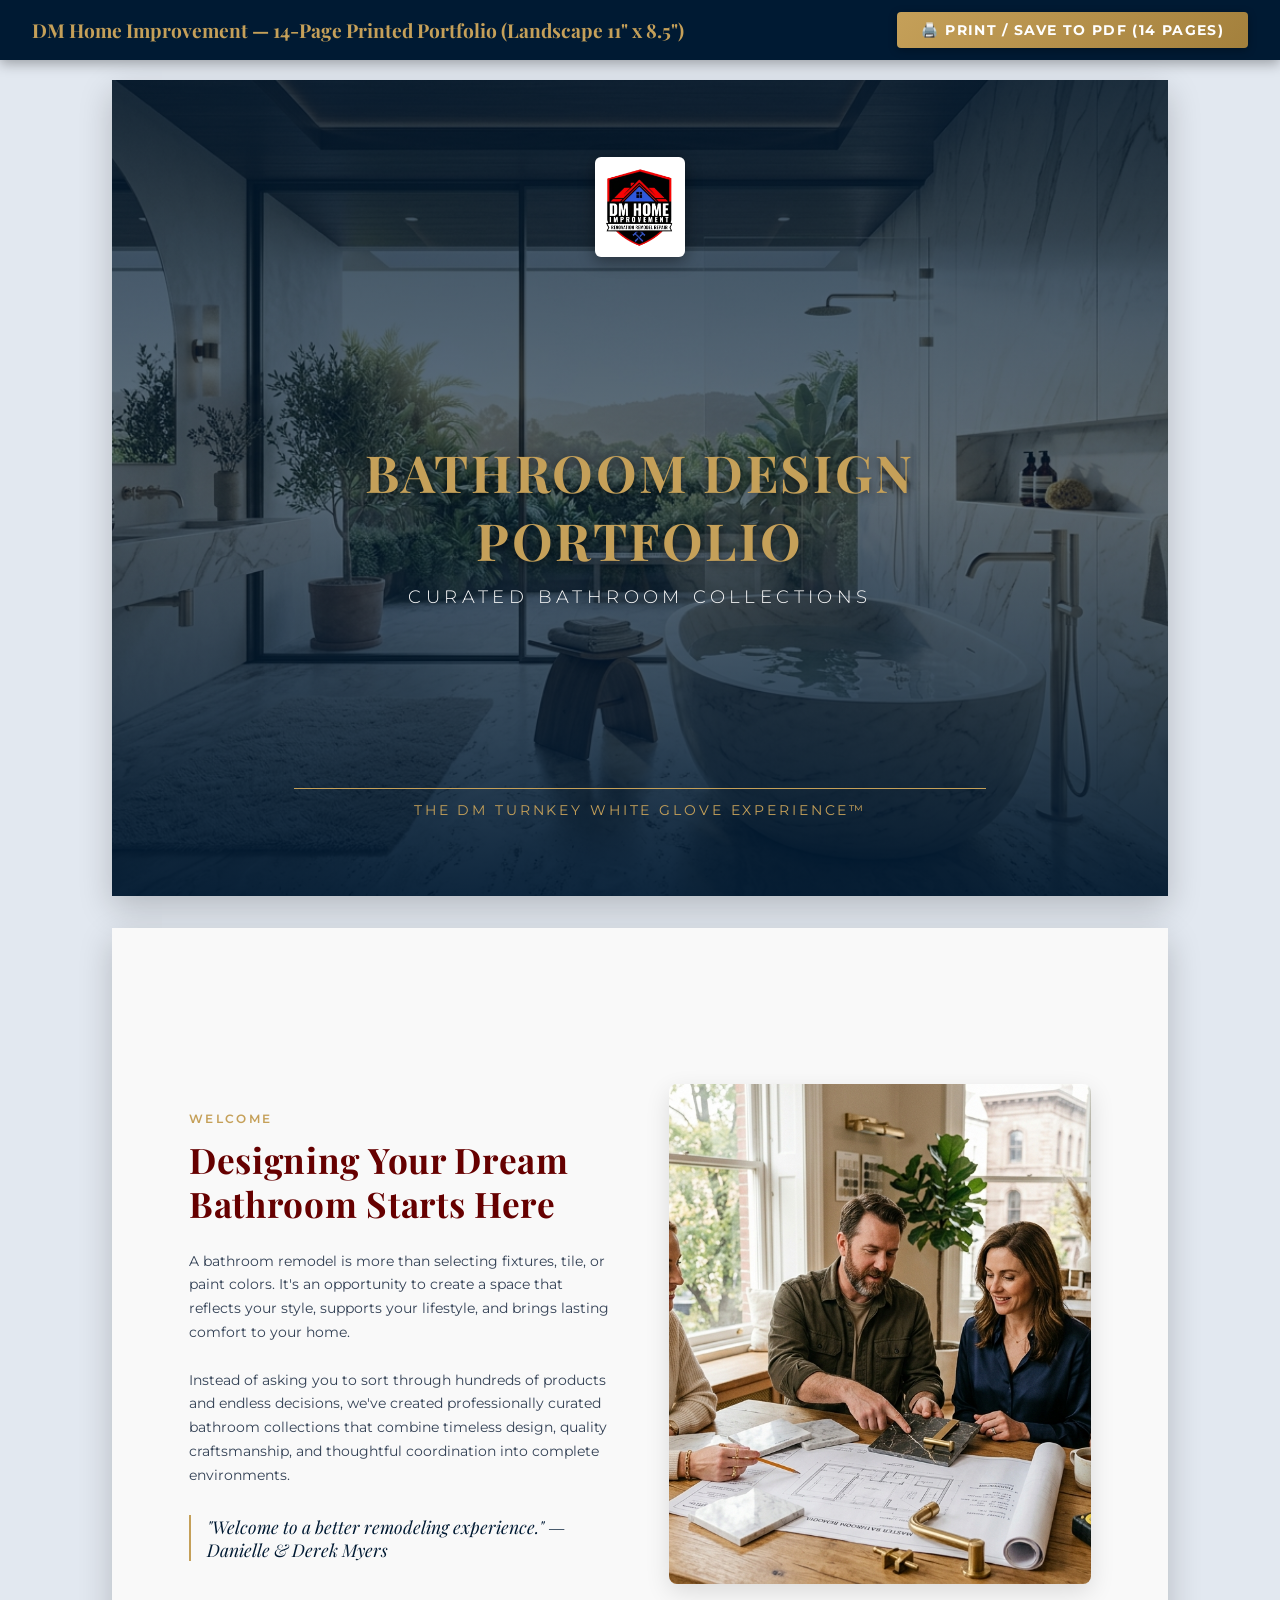
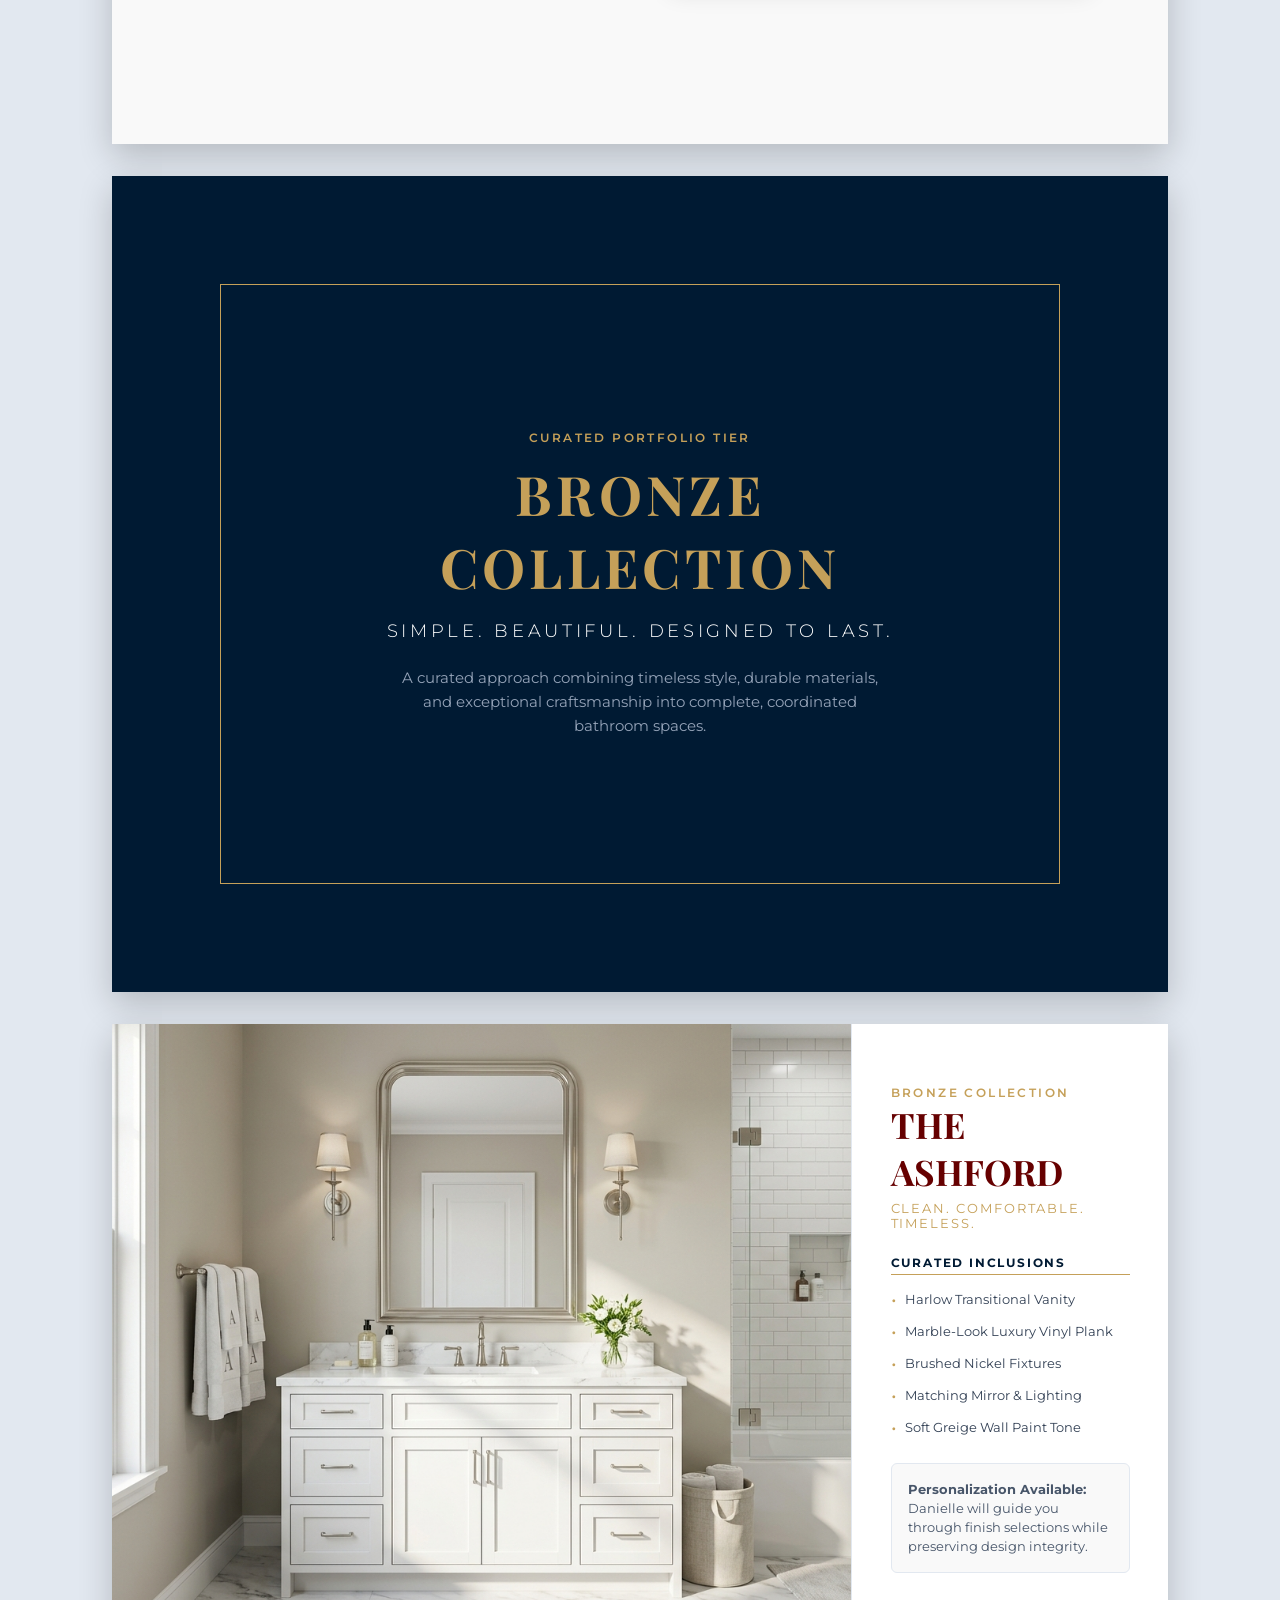
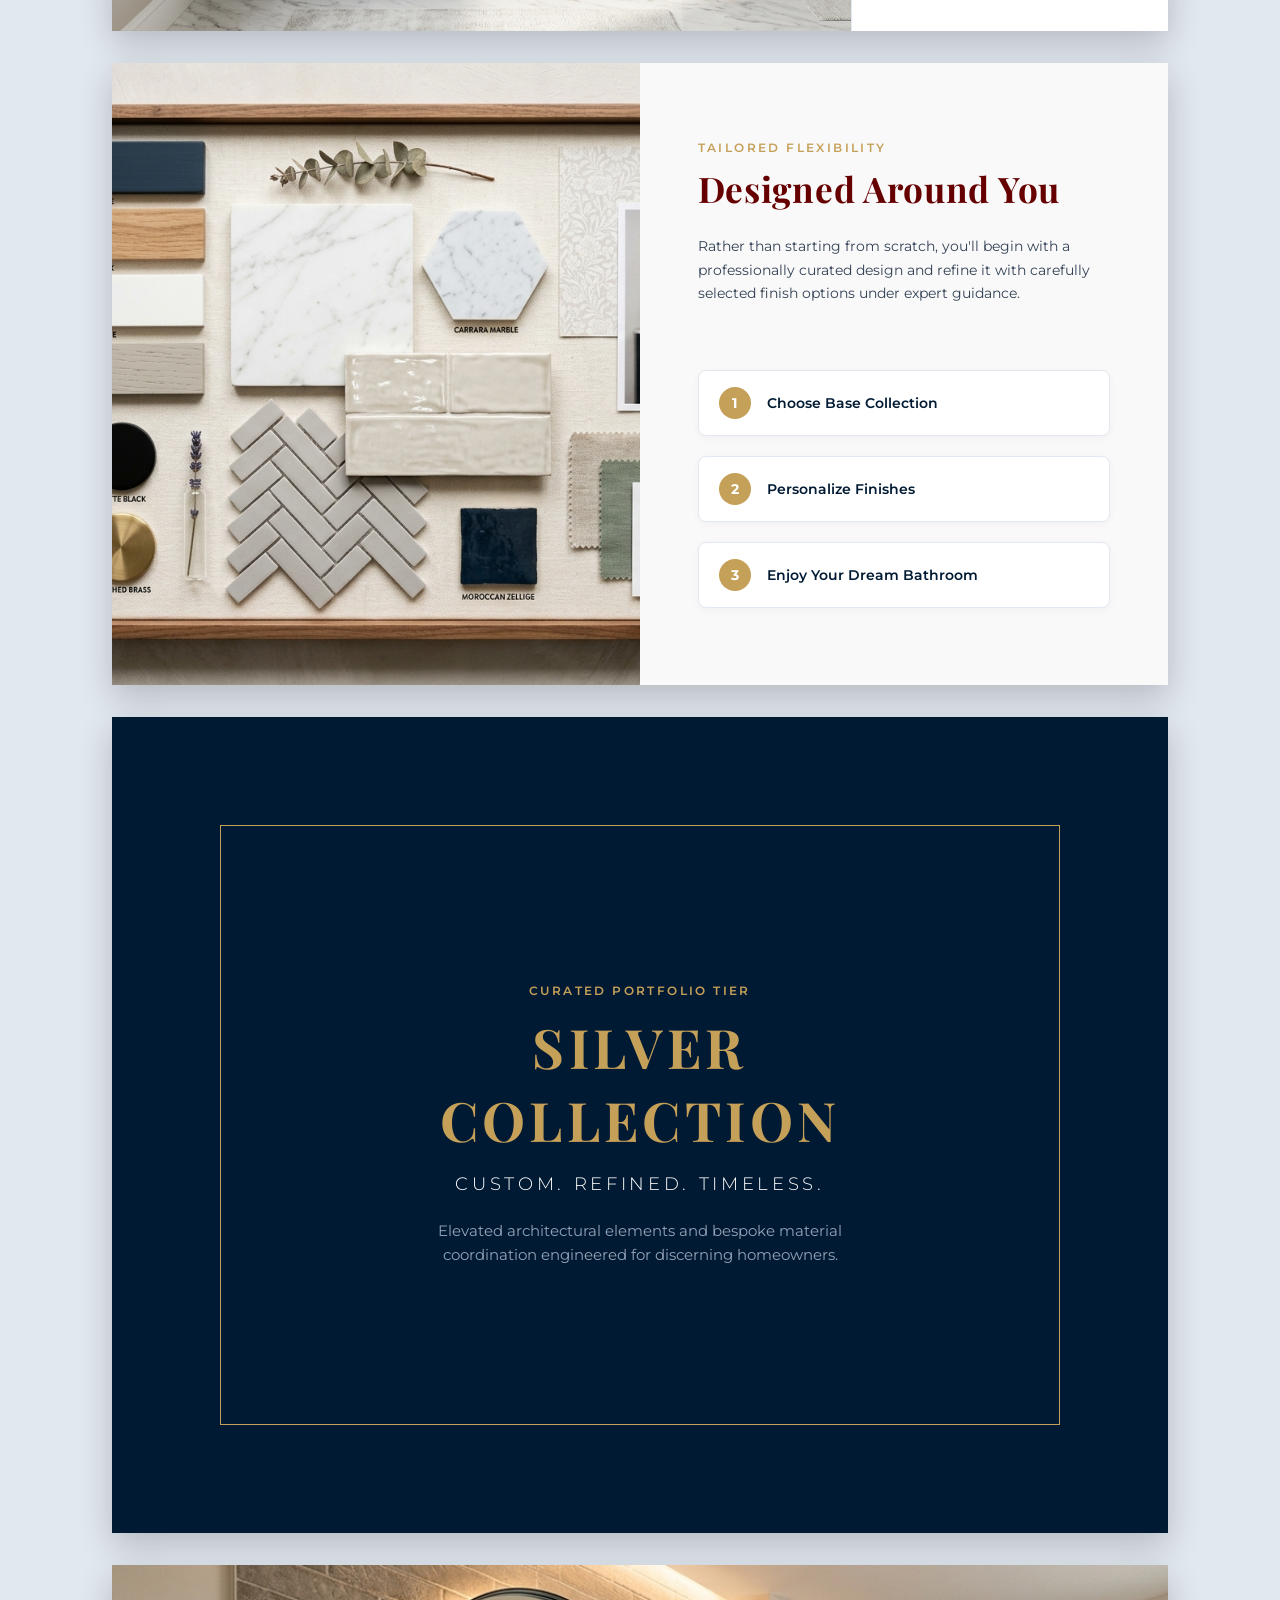
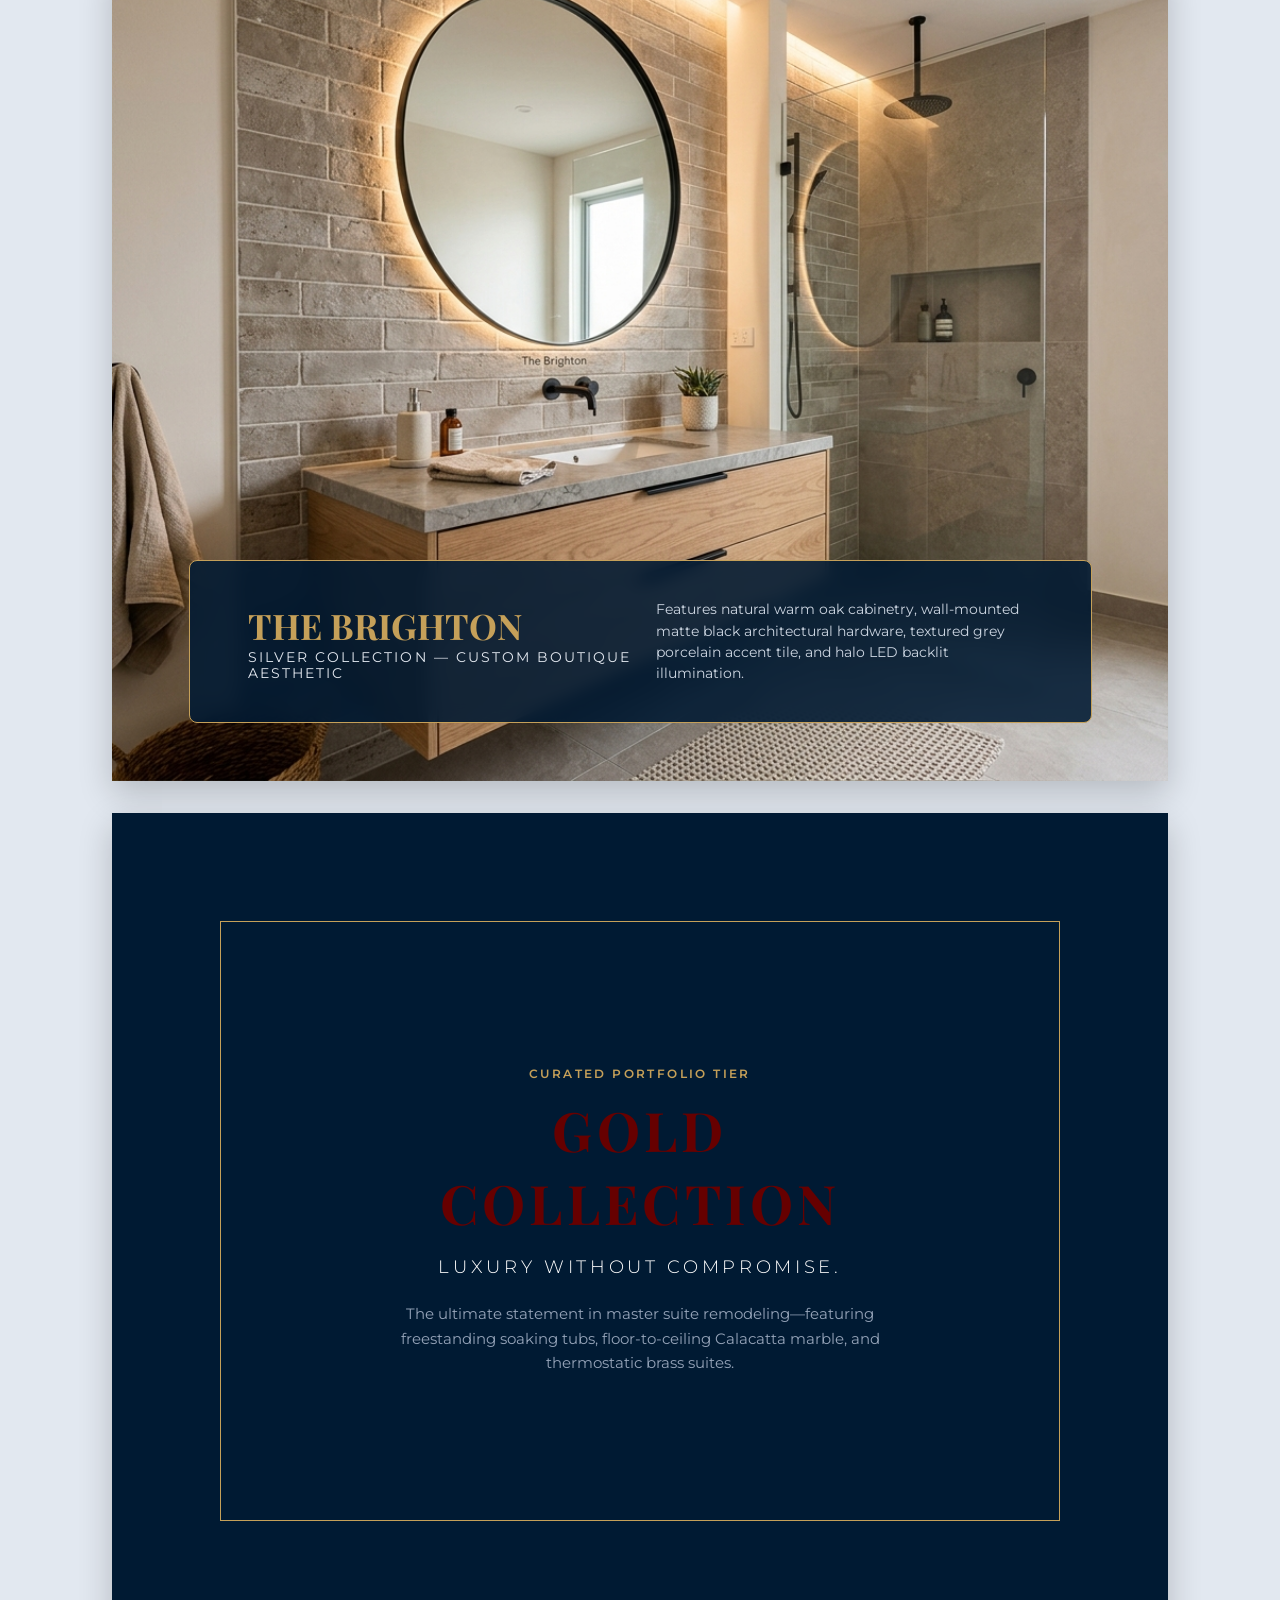
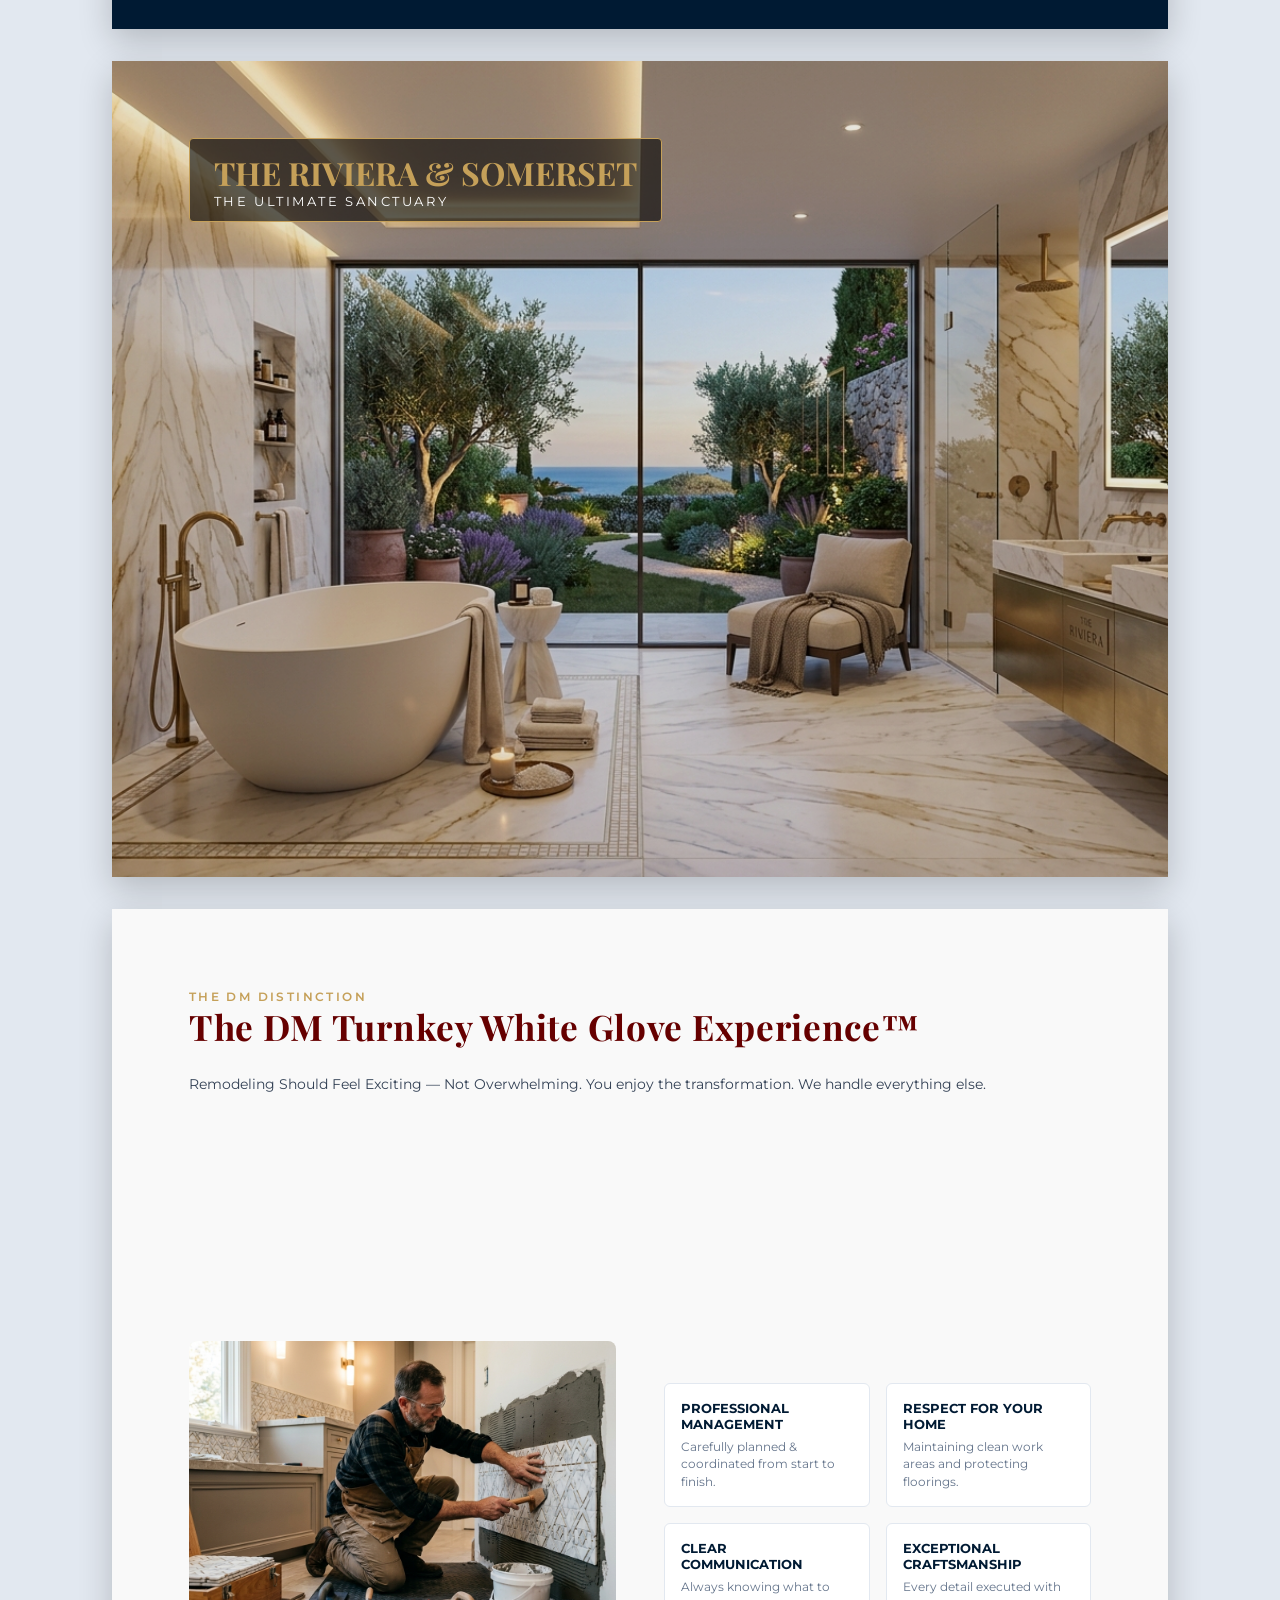
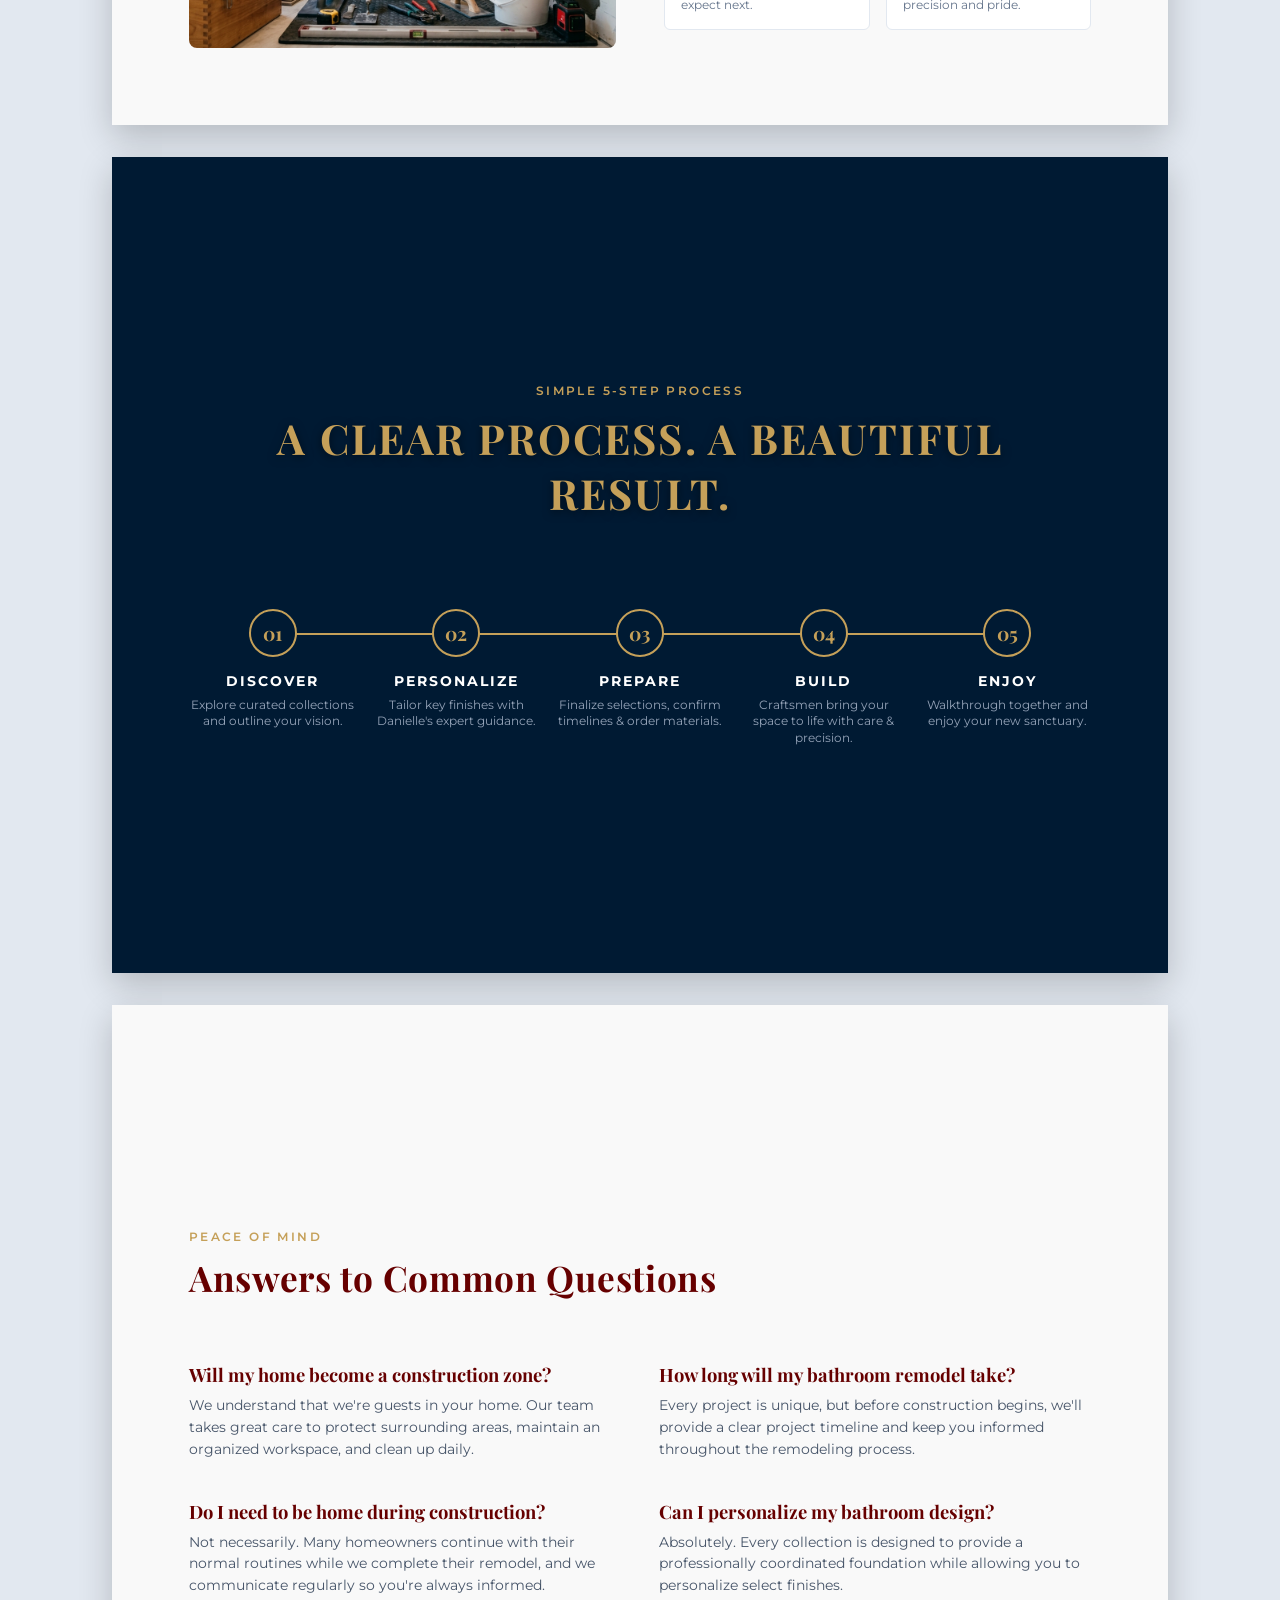
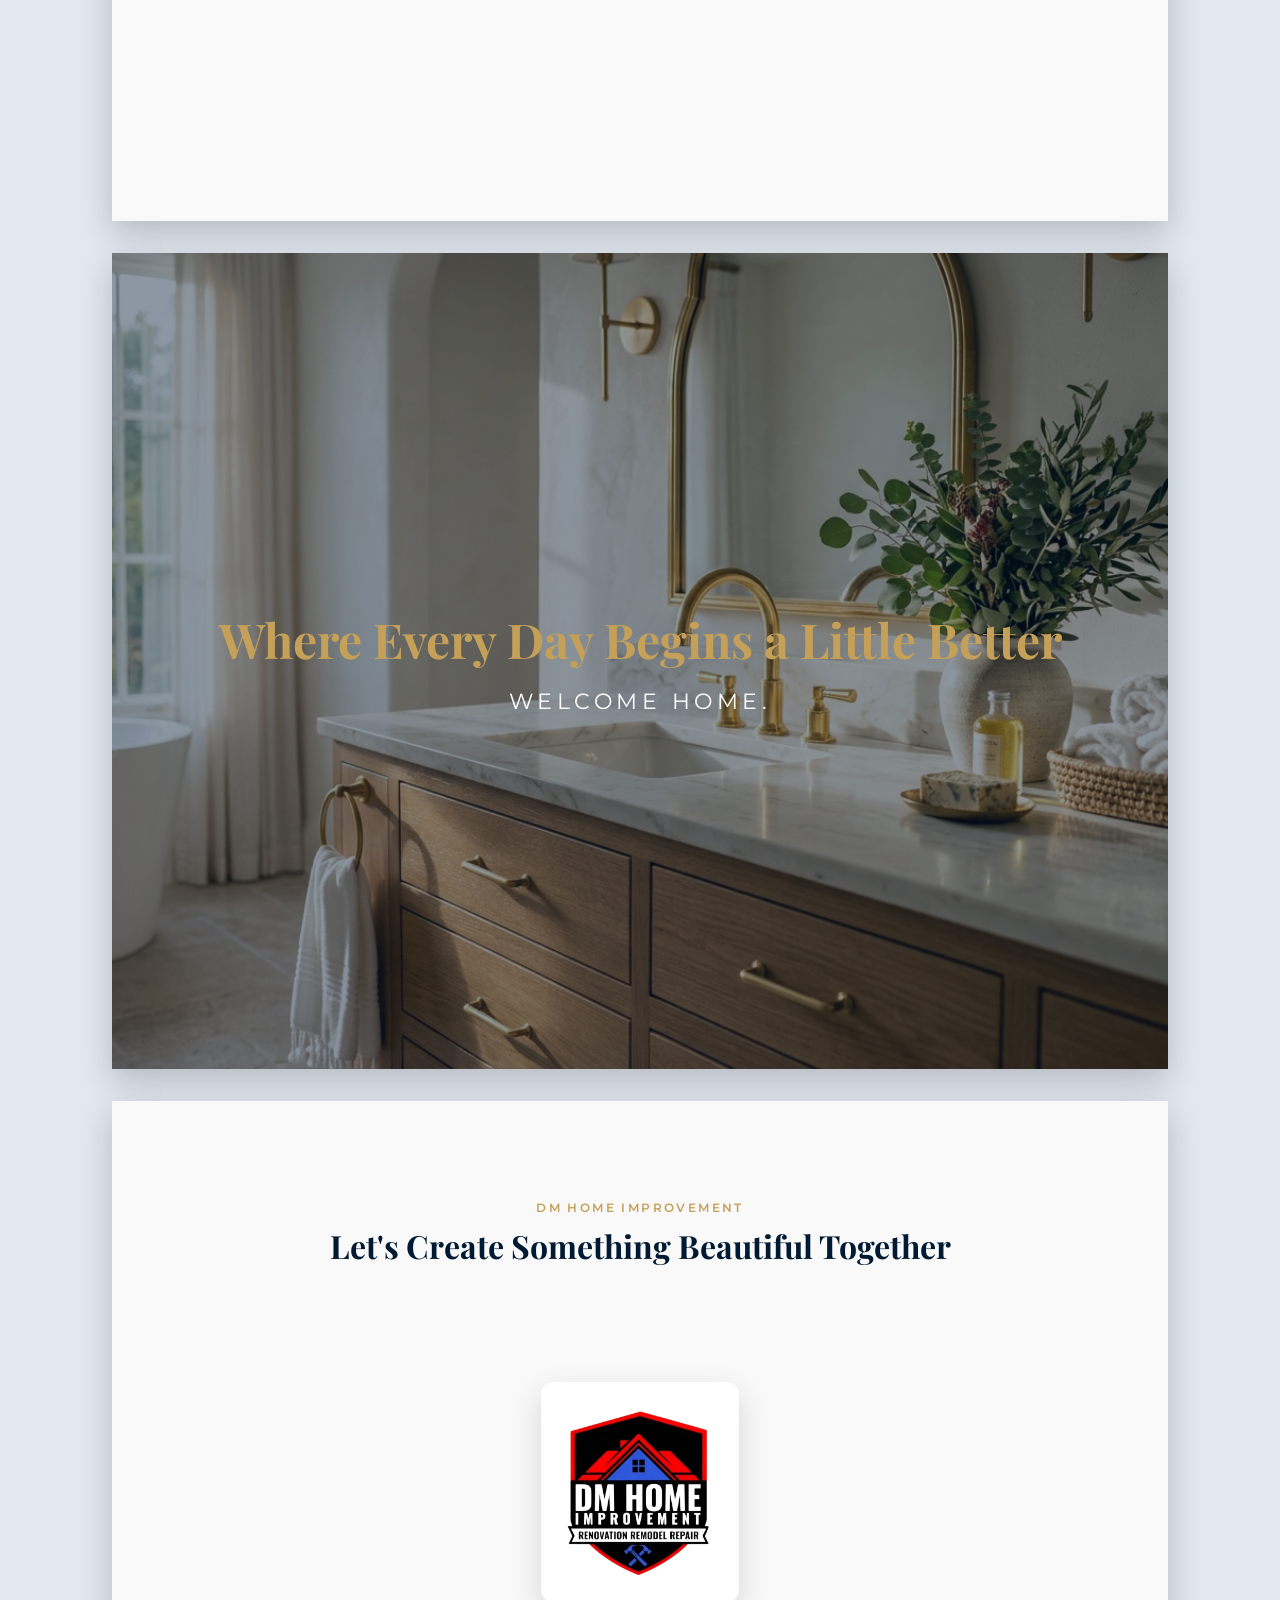
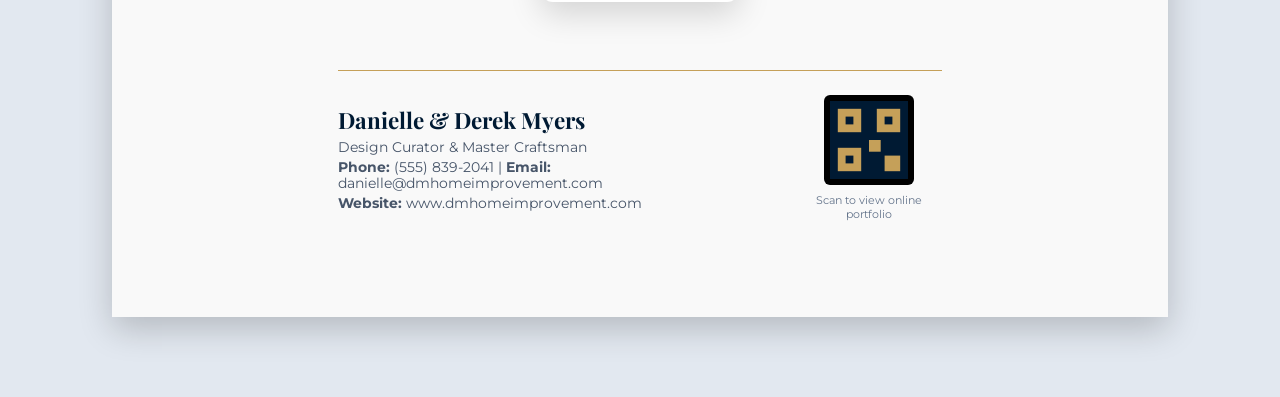
==== print.html @ 1c56e230 "Add 14-page printable portfolio template and print-ready high-res renderings" ====
<!DOCTYPE html>
<html lang="en">
<head>
  <meta charset="UTF-8">
  <meta name="viewport" content="width=device-width, initial-scale=1.0">
  <title>DM Home Improvement - 14-Page Printed Bathroom Design Portfolio</title>
  <!-- Google Fonts -->
  <link rel="preconnect" href="https://fonts.googleapis.com">
  <link rel="preconnect" href="https://fonts.gstatic.com" crossorigin>
  <link href="https://fonts.googleapis.com/css2?family=Cormorant+Garamond:ital,wght@0,500;0,600;0,700;1,400&family=Montserrat:wght@300;400;500;600;700&family=Playfair+Display:ital,wght@0,500;0,600;0,700;1,400&display=swap" rel="stylesheet">
  
  <style>
    /* DESIGN SYSTEM COLOR PALETTE & TYPOGRAPHY */
    :root {
      --navy: #001A33;
      --linen: #F9F9F9;
      --gold: #C5A059;
      --oxblood: #660000;
      --text-dark: #1C2228;
      --text-light: #F9F9F9;
      --font-headline: 'Playfair Display', 'Cormorant Garamond', Georgia, serif;
      --font-sub: 'Montserrat', sans-serif;
      --font-body: 'Montserrat', sans-serif;
    }

    * {
      box-sizing: border-box;
      margin: 0;
      padding: 0;
      -webkit-print-color-adjust: exact !important;
      print-color-adjust: exact !important;
    }

    body {
      font-family: var(--font-body);
      background-color: #E2E8F0;
      color: var(--text-dark);
      margin: 0;
      padding: 0;
    }

    /* SCREEN CONTROL BAR */
    .no-print-bar {
      position: fixed;
      top: 0;
      left: 0;
      right: 0;
      height: 60px;
      background: #001A33;
      color: #FFFFFF;
      display: flex;
      justify-content: space-between;
      align-items: center;
      padding: 0 32px;
      z-index: 9999;
      box-shadow: 0 4px 12px rgba(0,0,0,0.3);
    }

    .no-print-bar h2 {
      font-family: var(--font-headline);
      font-size: 1.2rem;
      color: var(--gold);
    }

    .print-btn {
      background: linear-gradient(135deg, var(--gold), #a3803c);
      color: #FFFFFF;
      border: none;
      padding: 10px 24px;
      border-radius: 4px;
      font-family: var(--font-sub);
      font-size: 0.85rem;
      font-weight: 700;
      letter-spacing: 0.1em;
      text-transform: uppercase;
      cursor: pointer;
      box-shadow: 0 2px 8px rgba(0,0,0,0.3);
      transition: all 0.2s ease;
    }

    .print-btn:hover {
      background: #D4AF37;
      transform: translateY(-1px);
    }

    .pages-container {
      margin-top: 80px;
      display: flex;
      flex-direction: column;
      align-items: center;
      gap: 32px;
      padding-bottom: 80px;
    }

    /* 11" x 8.5" LANDSCAPE PAGE SPECIFICATION */
    .page {
      width: 11in;
      height: 8.5in;
      background-color: var(--linen);
      position: relative;
      overflow: hidden;
      box-shadow: 0 12px 32px rgba(0,0,0,0.2);
      page-break-after: always;
      page-break-inside: avoid;
    }

    /* PAGE STYLINGS */
    
    /* PAGE 1: COVER */
    .page-1 {
      background-color: var(--navy);
      color: #FFFFFF;
    }
    .p1-bg-img {
      position: absolute;
      top: 0; left: 0; width: 100%; height: 100%;
      object-fit: cover;
      opacity: 0.65;
    }
    .p1-overlay {
      position: absolute;
      top: 0; left: 0; width: 100%; height: 100%;
      background: linear-gradient(to bottom, rgba(0,26,51,0.7) 0%, rgba(0,26,51,0.4) 50%, rgba(0,26,51,0.9) 100%);
      display: flex;
      flex-direction: column;
      justify-content: space-between;
      align-items: center;
      padding: 0.8in 1in;
      text-align: center;
    }
    .p1-header-logo {
      height: 100px;
      width: auto;
      background: #FFFFFF;
      padding: 6px;
      border-radius: 6px;
      box-shadow: 0 4px 16px rgba(0,0,0,0.4);
    }
    .p1-title {
      font-family: var(--font-headline);
      font-size: 3.2rem;
      color: var(--gold);
      letter-spacing: 0.05em;
      margin-bottom: 12px;
      text-transform: uppercase;
      text-shadow: 0 2px 10px rgba(0,0,0,0.5);
    }
    .p1-subtitle {
      font-family: var(--font-sub);
      font-size: 1.1rem;
      letter-spacing: 0.25em;
      text-transform: uppercase;
      color: #F9F9F9;
      font-weight: 300;
    }
    .p1-footer {
      font-family: var(--font-sub);
      font-size: 0.9rem;
      letter-spacing: 0.2em;
      text-transform: uppercase;
      color: var(--gold);
      border-top: 1px solid var(--gold);
      padding-top: 12px;
      width: 80%;
    }

    /* PAGE 2: WELCOME */
    .page-2 {
      display: grid;
      grid-template-columns: 1fr 1fr;
      padding: 0.8in;
      gap: 0.6in;
      align-items: center;
    }
    .p2-text-side {
      display: flex;
      flex-direction: column;
      justify-content: center;
    }
    .page-tag {
      font-family: var(--font-sub);
      font-size: 0.75rem;
      letter-spacing: 0.2em;
      text-transform: uppercase;
      color: var(--gold);
      font-weight: 600;
      margin-bottom: 12px;
    }
    .p2-title {
      font-family: var(--font-headline);
      font-size: 2.2rem;
      color: var(--oxblood);
      letter-spacing: 0.02em;
      line-height: 1.25;
      margin-bottom: 24px;
    }
    .p2-body {
      font-size: 0.9rem;
      line-height: 1.65;
      color: #334155;
      margin-bottom: 28px;
    }
    .p2-signoff {
      font-family: var(--font-headline);
      font-style: italic;
      font-size: 1.1rem;
      color: var(--navy);
      border-left: 2px solid var(--gold);
      padding-left: 16px;
    }
    .p2-img-side img {
      width: 100%;
      height: 5.2in;
      object-fit: cover;
      border-radius: 8px;
      box-shadow: 0 8px 24px rgba(0,0,0,0.12);
    }

    /* PAGE 3: BRONZE DIVIDER */
    .page-divider {
      background-color: var(--navy);
      color: #FFFFFF;
      display: flex;
      flex-direction: column;
      justify-content: center;
      align-items: center;
      text-align: center;
      padding: 1in;
      border: 12px solid var(--navy);
    }
    .divider-inner-frame {
      border: 1px solid var(--gold);
      padding: 1.2in 1.5in;
      width: 100%;
      height: 100%;
      display: flex;
      flex-direction: column;
      justify-content: center;
      align-items: center;
    }
    .divider-title {
      font-family: var(--font-headline);
      font-size: 3.4rem;
      color: var(--gold);
      letter-spacing: 0.08em;
      margin-bottom: 16px;
      text-transform: uppercase;
    }
    .divider-tagline {
      font-family: var(--font-sub);
      font-size: 1.15rem;
      letter-spacing: 0.2em;
      text-transform: uppercase;
      color: #FFFFFF;
      margin-bottom: 24px;
      font-weight: 300;
    }
    .divider-summary {
      font-family: var(--font-body);
      font-size: 0.95rem;
      color: #94A3B8;
      max-width: 500px;
      line-height: 1.6;
    }

    /* PAGE 4: THE ASHFORD */
    .page-design-split {
      display: grid;
      grid-template-columns: 70% 30%;
      height: 100%;
    }
    .design-img-col img {
      width: 100%;
      height: 100%;
      object-fit: cover;
    }
    .design-sidebar {
      background-color: #FFFFFF;
      padding: 0.6in 0.4in;
      display: flex;
      flex-direction: column;
      justify-content: space-between;
      border-left: 1px solid #E2E8F0;
    }
    .design-name {
      font-family: var(--font-headline);
      font-size: 2.2rem;
      color: var(--oxblood);
      margin-bottom: 6px;
    }
    .design-tag {
      font-family: var(--font-sub);
      font-size: 0.8rem;
      letter-spacing: 0.15em;
      text-transform: uppercase;
      color: var(--gold);
      margin-bottom: 24px;
    }
    .sidebar-section-title {
      font-family: var(--font-sub);
      font-size: 0.75rem;
      letter-spacing: 0.15em;
      text-transform: uppercase;
      font-weight: 700;
      color: var(--navy);
      margin-bottom: 12px;
      border-bottom: 1px solid var(--gold);
      padding-bottom: 4px;
    }
    .sidebar-list {
      list-style: none;
      margin-bottom: 24px;
    }
    .sidebar-list li {
      font-size: 0.82rem;
      color: #334155;
      margin-bottom: 8px;
      display: flex;
      align-items: center;
      gap: 8px;
    }
    .sidebar-list li::before {
      content: '•';
      color: var(--gold);
      font-size: 1.2rem;
    }
    .personalize-note-box {
      background: var(--linen);
      border: 1px solid #E2E8F0;
      padding: 16px;
      border-radius: 6px;
      font-size: 0.8rem;
      color: #475569;
      line-height: 1.5;
    }

    /* PAGE 5: PERSONALIZING YOUR DESIGN */
    .page-5 {
      display: grid;
      grid-template-columns: 50% 50%;
      height: 100%;
    }
    .p5-img-col img {
      width: 100%;
      height: 100%;
      object-fit: cover;
    }
    .p5-text-col {
      padding: 0.8in 0.6in;
      display: flex;
      flex-direction: column;
      justify-content: center;
      background-color: var(--linen);
    }
    .p5-timeline {
      margin-top: 36px;
      display: flex;
      flex-direction: column;
      gap: 20px;
      position: relative;
    }
    .p5-timeline-step {
      display: flex;
      align-items: center;
      gap: 16px;
      background: #FFFFFF;
      padding: 16px 20px;
      border-radius: 8px;
      border: 1px solid #E2E8F0;
      box-shadow: 0 2px 8px rgba(0,0,0,0.04);
    }
    .p5-step-num {
      width: 32px;
      height: 32px;
      background: var(--gold);
      color: #FFFFFF;
      border-radius: 50%;
      display: flex;
      align-items: center;
      justify-content: center;
      font-weight: 700;
      font-size: 0.9rem;
    }
    .p5-step-text {
      font-family: var(--font-sub);
      font-size: 0.88rem;
      font-weight: 600;
      color: var(--navy);
    }

    /* PAGE 7: THE BRIGHTON (FULL BLEED WITH TRANSLUCENT BOX) */
    .page-7 {
      position: relative;
    }
    .p7-full-img {
      width: 100%;
      height: 100%;
      object-fit: cover;
    }
    .p7-overlay-box {
      position: absolute;
      bottom: 0.6in;
      left: 0.8in;
      right: 0.8in;
      background: rgba(0, 26, 51, 0.88);
      backdrop-filter: blur(8px);
      border: 1px solid var(--gold);
      padding: 0.4in 0.6in;
      color: #FFFFFF;
      border-radius: 8px;
      display: flex;
      justify-content: space-between;
      align-items: center;
    }
    .p7-left h3 {
      font-family: var(--font-headline);
      font-size: 2.2rem;
      color: var(--gold);
    }
    .p7-left p {
      font-family: var(--font-sub);
      font-size: 0.85rem;
      letter-spacing: 0.15em;
      text-transform: uppercase;
      color: #E2E8F0;
    }
    .p7-right p {
      font-size: 0.88rem;
      color: #CBD5E1;
      max-width: 450px;
      line-height: 1.5;
    }

    /* PAGE 8: GOLD DIVIDER (OXBLOOD RED HEADLINE) */
    .divider-gold-title {
      font-family: var(--font-headline);
      font-size: 3.4rem;
      color: var(--oxblood);
      letter-spacing: 0.08em;
      margin-bottom: 16px;
      text-transform: uppercase;
    }

    /* PAGE 9: THE SOMERSET / RIVIERA SPREAD */
    .page-9 {
      position: relative;
      background-color: #000;
    }
    .p9-img {
      width: 100%;
      height: 100%;
      object-fit: cover;
      opacity: 0.9;
    }
    .p9-badge {
      position: absolute;
      top: 0.8in;
      left: 0.8in;
      background: rgba(0,0,0,0.6);
      border: 1px solid var(--gold);
      padding: 12px 24px;
      border-radius: 4px;
      color: #FFFFFF;
    }
    .p9-badge h2 {
      font-family: var(--font-headline);
      font-size: 2rem;
      color: var(--gold);
    }
    .p9-badge p {
      font-family: var(--font-sub);
      font-size: 0.8rem;
      letter-spacing: 0.2em;
      text-transform: uppercase;
    }

    /* PAGE 10: WHITE GLOVE EXPERIENCE */
    .page-10 {
      padding: 0.8in;
      display: flex;
      flex-direction: column;
      justify-content: space-between;
    }
    .p10-grid {
      display: grid;
      grid-template-columns: 1fr 1fr;
      gap: 0.5in;
      align-items: center;
    }
    .p10-pillars {
      display: grid;
      grid-template-columns: 1fr 1fr;
      gap: 16px;
      margin-top: 24px;
    }
    .pillar-card {
      background: #FFFFFF;
      padding: 16px;
      border-radius: 6px;
      border: 1px solid #E2E8F0;
    }
    .pillar-card h4 {
      font-family: var(--font-sub);
      font-size: 0.82rem;
      font-weight: 700;
      color: var(--navy);
      margin-bottom: 6px;
      text-transform: uppercase;
    }
    .pillar-card p {
      font-size: 0.78rem;
      color: #64748B;
      line-height: 1.4;
    }

    /* PAGE 11: TIMELINE */
    .page-11 {
      padding: 1in 0.8in;
      display: flex;
      flex-direction: column;
      justify-content: center;
      background-color: var(--navy);
      color: #FFFFFF;
    }
    .h-timeline {
      display: grid;
      grid-template-columns: repeat(5, 1fr);
      gap: 16px;
      margin-top: 0.8in;
      position: relative;
    }
    .h-timeline::before {
      content: '';
      position: absolute;
      top: 24px;
      left: 10%;
      right: 10%;
      height: 2px;
      background: var(--gold);
      z-index: 1;
    }
    .h-step {
      display: flex;
      flex-direction: column;
      align-items: center;
      text-align: center;
      position: relative;
      z-index: 2;
    }
    .h-num {
      width: 48px;
      height: 48px;
      background: var(--navy);
      border: 2px solid var(--gold);
      color: var(--gold);
      border-radius: 50%;
      display: flex;
      align-items: center;
      justify-content: center;
      font-family: var(--font-headline);
      font-size: 1.2rem;
      font-weight: 700;
      margin-bottom: 16px;
    }
    .h-step h4 {
      font-family: var(--font-sub);
      font-size: 0.85rem;
      letter-spacing: 0.15em;
      color: #FFFFFF;
      margin-bottom: 8px;
    }
    .h-step p {
      font-size: 0.75rem;
      color: #94A3B8;
      line-height: 1.4;
    }

    /* PAGE 12: FAQ */
    .page-12 {
      padding: 0.8in;
      display: flex;
      flex-direction: column;
      justify-content: center;
    }
    .faq-grid {
      display: grid;
      grid-template-columns: 1fr 1fr;
      gap: 0.4in;
      margin-top: 0.4in;
    }
    .faq-box h4 {
      font-family: var(--font-headline);
      font-size: 1.15rem;
      color: var(--oxblood);
      margin-bottom: 8px;
    }
    .faq-box p {
      font-size: 0.85rem;
      color: #475569;
      line-height: 1.6;
    }

    /* PAGE 13: WELCOME HOME */
    .page-13 {
      position: relative;
    }
    .p13-img {
      width: 100%;
      height: 100%;
      object-fit: cover;
    }
    .p13-overlay {
      position: absolute;
      top: 0; left: 0; width: 100%; height: 100%;
      background: rgba(0, 26, 51, 0.45);
      display: flex;
      flex-direction: column;
      justify-content: center;
      align-items: center;
      text-align: center;
      color: #FFFFFF;
      padding: 1in;
    }
    .p13-overlay h2 {
      font-family: var(--font-headline);
      font-size: 3rem;
      color: var(--gold);
      margin-bottom: 16px;
    }
    .p13-overlay p {
      font-family: var(--font-sub);
      font-size: 1.4rem;
      letter-spacing: 0.2em;
      text-transform: uppercase;
    }

    /* PAGE 14: BACK COVER */
    .page-14 {
      display: flex;
      flex-direction: column;
      justify-content: space-between;
      align-items: center;
      padding: 1in;
      text-align: center;
      background-color: var(--linen);
    }
    .p14-center-logo {
      height: 220px;
      width: auto;
      background: #FFFFFF;
      padding: 16px;
      border-radius: 12px;
      box-shadow: 0 12px 32px rgba(0,0,0,0.15);
      margin-top: 0.5in;
    }
    .p14-contact-box {
      border-top: 1px solid var(--gold);
      padding-top: 24px;
      width: 70%;
      display: flex;
      justify-content: space-between;
      align-items: center;
    }
    .p14-info {
      text-align: left;
    }
    .p14-info h4 {
      font-family: var(--font-headline);
      font-size: 1.4rem;
      color: var(--navy);
    }
    .p14-info p {
      font-size: 0.85rem;
      color: #475569;
      margin-top: 4px;
    }
    .p14-qr-box {
      text-align: center;
    }
    .p14-qr-img {
      width: 90px;
      height: 90px;
      background: #000;
      padding: 6px;
      border-radius: 6px;
    }

    /* PRINT STYLESHEET */
    @media print {
      .no-print-bar {
        display: none !important;
      }
      body {
        background-color: #FFFFFF;
      }
      .pages-container {
        margin-top: 0;
        padding-bottom: 0;
        gap: 0;
      }
      .page {
        box-shadow: none;
        margin: 0;
        width: 11in;
        height: 8.5in;
      }
      @page {
        size: 11in 8.5in;
        margin: 0;
      }
    }
  </style>
</head>
<body>

  <!-- Screen Control Toolbar -->
  <div class="no-print-bar">
    <h2>DM Home Improvement — 14-Page Printed Portfolio (Landscape 11" x 8.5")</h2>
    <button class="print-btn" onclick="window.print()">🖨️ Print / Save to PDF (14 Pages)</button>
  </div>

  <div class="pages-container">

    <!-- PAGE 1: COVER -->
    <div class="page page-1">
      <img src="assets/images/cover_spa.jpg" alt="Luxury Spa Cover Rendering" class="p1-bg-img">
      <div class="p1-overlay">
        <img src="assets/images/logo.png" alt="DM Home Improvement Logo" class="p1-header-logo">
        <div>
          <h1 class="p1-title">Bathroom Design Portfolio</h1>
          <p class="p1-subtitle">Curated Bathroom Collections</p>
        </div>
        <div class="p1-footer">The DM Turnkey White Glove Experience™</div>
      </div>
    </div>

    <!-- PAGE 2: WELCOME -->
    <div class="page page-2">
      <div class="p2-text-side">
        <span class="page-tag">Welcome</span>
        <h2 class="p2-title">Designing Your Dream Bathroom Starts Here</h2>
        <p class="p2-body">
          A bathroom remodel is more than selecting fixtures, tile, or paint colors. It's an opportunity to create a space that reflects your style, supports your lifestyle, and brings lasting comfort to your home.<br><br>
          Instead of asking you to sort through hundreds of products and endless decisions, we've created professionally curated bathroom collections that combine timeless design, quality craftsmanship, and thoughtful coordination into complete environments.
        </p>
        <p class="p2-signoff">"Welcome to a better remodeling experience." — Danielle & Derek Myers</p>
      </div>
      <div class="p2-img-side">
        <img src="assets/images/consultation.jpg" alt="Design Consultation Lifestyle">
      </div>
    </div>

    <!-- PAGE 3: BRONZE COLLECTION DIVIDER -->
    <div class="page page-divider">
      <div class="divider-inner-frame">
        <span class="page-tag">Curated Portfolio Tier</span>
        <h1 class="divider-title">BRONZE COLLECTION</h1>
        <p class="divider-tagline">Simple. Beautiful. Designed to Last.</p>
        <p class="divider-summary">A curated approach combining timeless style, durable materials, and exceptional craftsmanship into complete, coordinated bathroom spaces.</p>
      </div>
    </div>

    <!-- PAGE 4: THE ASHFORD (BRONZE DESIGN) -->
    <div class="page page-design-split">
      <div class="design-img-col">
        <img src="assets/images/ashford.jpg" alt="The Ashford Rendering">
      </div>
      <div class="design-sidebar">
        <div>
          <span class="page-tag">Bronze Collection</span>
          <h2 class="design-name">THE ASHFORD</h2>
          <p class="design-tag">Clean. Comfortable. Timeless.</p>
          
          <h4 class="sidebar-section-title">Curated Inclusions</h4>
          <ul class="sidebar-list">
            <li>Harlow Transitional Vanity</li>
            <li>Marble-Look Luxury Vinyl Plank</li>
            <li>Brushed Nickel Fixtures</li>
            <li>Matching Mirror & Lighting</li>
            <li>Soft Greige Wall Paint Tone</li>
          </ul>
        </div>
        <div class="personalize-note-box">
          <strong>Personalization Available:</strong> Danielle will guide you through finish selections while preserving design integrity.
        </div>
      </div>
    </div>

    <!-- PAGE 5: PERSONALIZING YOUR DESIGN -->
    <div class="page page-5">
      <div class="p5-img-col">
        <img src="assets/images/swatches.jpg" alt="Design Finish Swatches Flatlay">
      </div>
      <div class="p5-text-col">
        <span class="page-tag">Tailored Flexibility</span>
        <h2 class="p2-title">Designed Around You</h2>
        <p class="p2-body">
          Rather than starting from scratch, you'll begin with a professionally curated design and refine it with carefully selected finish options under expert guidance.
        </p>

        <div class="p5-timeline">
          <div class="p5-timeline-step">
            <div class="p5-step-num">1</div>
            <div class="p5-step-text">Choose Base Collection</div>
          </div>
          <div class="p5-timeline-step">
            <div class="p5-step-num">2</div>
            <div class="p5-step-text">Personalize Finishes</div>
          </div>
          <div class="p5-timeline-step">
            <div class="p5-step-num">3</div>
            <div class="p5-step-text">Enjoy Your Dream Bathroom</div>
          </div>
        </div>
      </div>
    </div>

    <!-- PAGE 6: SILVER COLLECTION DIVIDER -->
    <div class="page page-divider">
      <div class="divider-inner-frame">
        <span class="page-tag">Curated Portfolio Tier</span>
        <h1 class="divider-title">SILVER COLLECTION</h1>
        <p class="divider-tagline">Custom. Refined. Timeless.</p>
        <p class="divider-summary">Elevated architectural elements and bespoke material coordination engineered for discerning homeowners.</p>
      </div>
    </div>

    <!-- PAGE 7: THE BRIGHTON (SILVER DESIGN) -->
    <div class="page page-7">
      <img src="assets/images/brighton.jpg" alt="The Brighton Silver Design" class="p7-full-img">
      <div class="p7-overlay-box">
        <div class="p7-left">
          <h3>THE BRIGHTON</h3>
          <p>Silver Collection — Custom Boutique Aesthetic</p>
        </div>
        <div class="p7-right">
          <p>Features natural warm oak cabinetry, wall-mounted matte black architectural hardware, textured grey porcelain accent tile, and halo LED backlit illumination.</p>
        </div>
      </div>
    </div>

    <!-- PAGE 8: GOLD COLLECTION DIVIDER -->
    <div class="page page-divider">
      <div class="divider-inner-frame">
        <span class="page-tag">Curated Portfolio Tier</span>
        <h1 class="divider-gold-title">GOLD COLLECTION</h1>
        <p class="divider-tagline">Luxury Without Compromise.</p>
        <p class="divider-summary">The ultimate statement in master suite remodeling—featuring freestanding soaking tubs, floor-to-ceiling Calacatta marble, and thermostatic brass suites.</p>
      </div>
    </div>

    <!-- PAGE 9: THE SOMERSET / RIVIERA SPREAD -->
    <div class="page page-9">
      <img src="assets/images/riviera.jpg" alt="The Somerset Gold Suite" class="p9-img">
      <div class="p9-badge">
        <h2>THE RIVIERA & SOMERSET</h2>
        <p>The Ultimate Sanctuary</p>
      </div>
    </div>

    <!-- PAGE 10: THE WHITE GLOVE EXPERIENCE -->
    <div class="page page-10">
      <div>
        <span class="page-tag">The DM Distinction</span>
        <h2 class="p2-title">The DM Turnkey White Glove Experience™</h2>
        <p class="p2-body" style="margin-bottom:0;">
          Remodeling Should Feel Exciting — Not Overwhelming. You enjoy the transformation. We handle everything else.
        </p>
      </div>

      <div class="p10-grid">
        <img src="assets/images/craftsman.jpg" alt="Master Craftsman Precision Tile Installation" style="width:100%; height:3.2in; object-fit:cover; border-radius:8px;">
        <div class="p10-pillars">
          <div class="pillar-card">
            <h4>Professional Management</h4>
            <p>Carefully planned & coordinated from start to finish.</p>
          </div>
          <div class="pillar-card">
            <h4>Respect for Your Home</h4>
            <p>Maintaining clean work areas and protecting floorings.</p>
          </div>
          <div class="pillar-card">
            <h4>Clear Communication</h4>
            <p>Always knowing what to expect next.</p>
          </div>
          <div class="pillar-card">
            <h4>Exceptional Craftsmanship</h4>
            <p>Every detail executed with precision and pride.</p>
          </div>
        </div>
      </div>
    </div>

    <!-- PAGE 11: REMODELING JOURNEY TIMELINE -->
    <div class="page page-11">
      <span class="page-tag" style="text-align:center;">Simple 5-Step Process</span>
      <h2 class="p1-title" style="text-align:center; font-size:2.6rem;">A Clear Process. A Beautiful Result.</h2>
      
      <div class="h-timeline">
        <div class="h-step">
          <div class="h-num">01</div>
          <h4>DISCOVER</h4>
          <p>Explore curated collections and outline your vision.</p>
        </div>
        <div class="h-step">
          <div class="h-num">02</div>
          <h4>PERSONALIZE</h4>
          <p>Tailor key finishes with Danielle's expert guidance.</p>
        </div>
        <div class="h-step">
          <div class="h-num">03</div>
          <h4>PREPARE</h4>
          <p>Finalize selections, confirm timelines & order materials.</p>
        </div>
        <div class="h-step">
          <div class="h-num">04</div>
          <h4>BUILD</h4>
          <p>Craftsmen bring your space to life with care & precision.</p>
        </div>
        <div class="h-step">
          <div class="h-num">05</div>
          <h4>ENJOY</h4>
          <p>Walkthrough together and enjoy your new sanctuary.</p>
        </div>
      </div>
    </div>

    <!-- PAGE 12: PEACE OF MIND (FAQ) -->
    <div class="page page-12">
      <span class="page-tag">Peace of Mind</span>
      <h2 class="p2-title">Answers to Common Questions</h2>

      <div class="faq-grid">
        <div class="faq-box">
          <h4>Will my home become a construction zone?</h4>
          <p>We understand that we're guests in your home. Our team takes great care to protect surrounding areas, maintain an organized workspace, and clean up daily.</p>
        </div>
        <div class="faq-box">
          <h4>How long will my bathroom remodel take?</h4>
          <p>Every project is unique, but before construction begins, we'll provide a clear project timeline and keep you informed throughout the remodeling process.</p>
        </div>
        <div class="faq-box">
          <h4>Do I need to be home during construction?</h4>
          <p>Not necessarily. Many homeowners continue with their normal routines while we complete their remodel, and we communicate regularly so you're always informed.</p>
        </div>
        <div class="faq-box">
          <h4>Can I personalize my bathroom design?</h4>
          <p>Absolutely. Every collection is designed to provide a professionally coordinated foundation while allowing you to personalize select finishes.</p>
        </div>
      </div>
    </div>

    <!-- PAGE 13: WELCOME HOME -->
    <div class="page page-13">
      <img src="assets/images/welcome_home.jpg" alt="Welcome Home Finished Sanctuary" class="p13-img">
      <div class="p13-overlay">
        <h2>Where Every Day Begins a Little Better</h2>
        <p>Welcome Home.</p>
      </div>
    </div>

    <!-- PAGE 14: BACK COVER -->
    <div class="page page-14">
      <div>
        <span class="page-tag">DM Home Improvement</span>
        <h2 style="font-family:var(--font-headline); font-size:2rem; color:var(--navy); margin-top:8px;">Let's Create Something Beautiful Together</h2>
      </div>

      <img src="assets/images/logo.png" alt="DM Home Improvement Shield Logo" class="p14-center-logo">

      <div class="p14-contact-box">
        <div class="p14-info">
          <h4>Danielle & Derek Myers</h4>
          <p>Design Curator & Master Craftsman</p>
          <p><strong>Phone:</strong> (555) 839-2041 | <strong>Email:</strong> danielle@dmhomeimprovement.com</p>
          <p><strong>Website:</strong> www.dmhomeimprovement.com</p>
        </div>
        <div class="p14-qr-box">
          <svg class="p14-qr-img" viewBox="0 0 100 100" fill="#FFFFFF">
            <rect width="100" height="100" fill="#001A33"/>
            <rect x="10" y="10" width="30" height="30" fill="#C5A059"/>
            <rect x="60" y="10" width="30" height="30" fill="#C5A059"/>
            <rect x="10" y="60" width="30" height="30" fill="#C5A059"/>
            <rect x="20" y="20" width="10" height="10" fill="#001A33"/>
            <rect x="70" y="20" width="10" height="10" fill="#001A33"/>
            <rect x="20" y="70" width="10" height="10" fill="#001A33"/>
            <rect x="50" y="50" width="15" height="15" fill="#C5A059"/>
            <rect x="70" y="70" width="20" height="20" fill="#C5A059"/>
          </svg>
          <p style="font-size:0.7rem; color:#64748B; margin-top:4px;">Scan to view online portfolio</p>
        </div>
      </div>
    </div>

  </div>

</body>
</html>
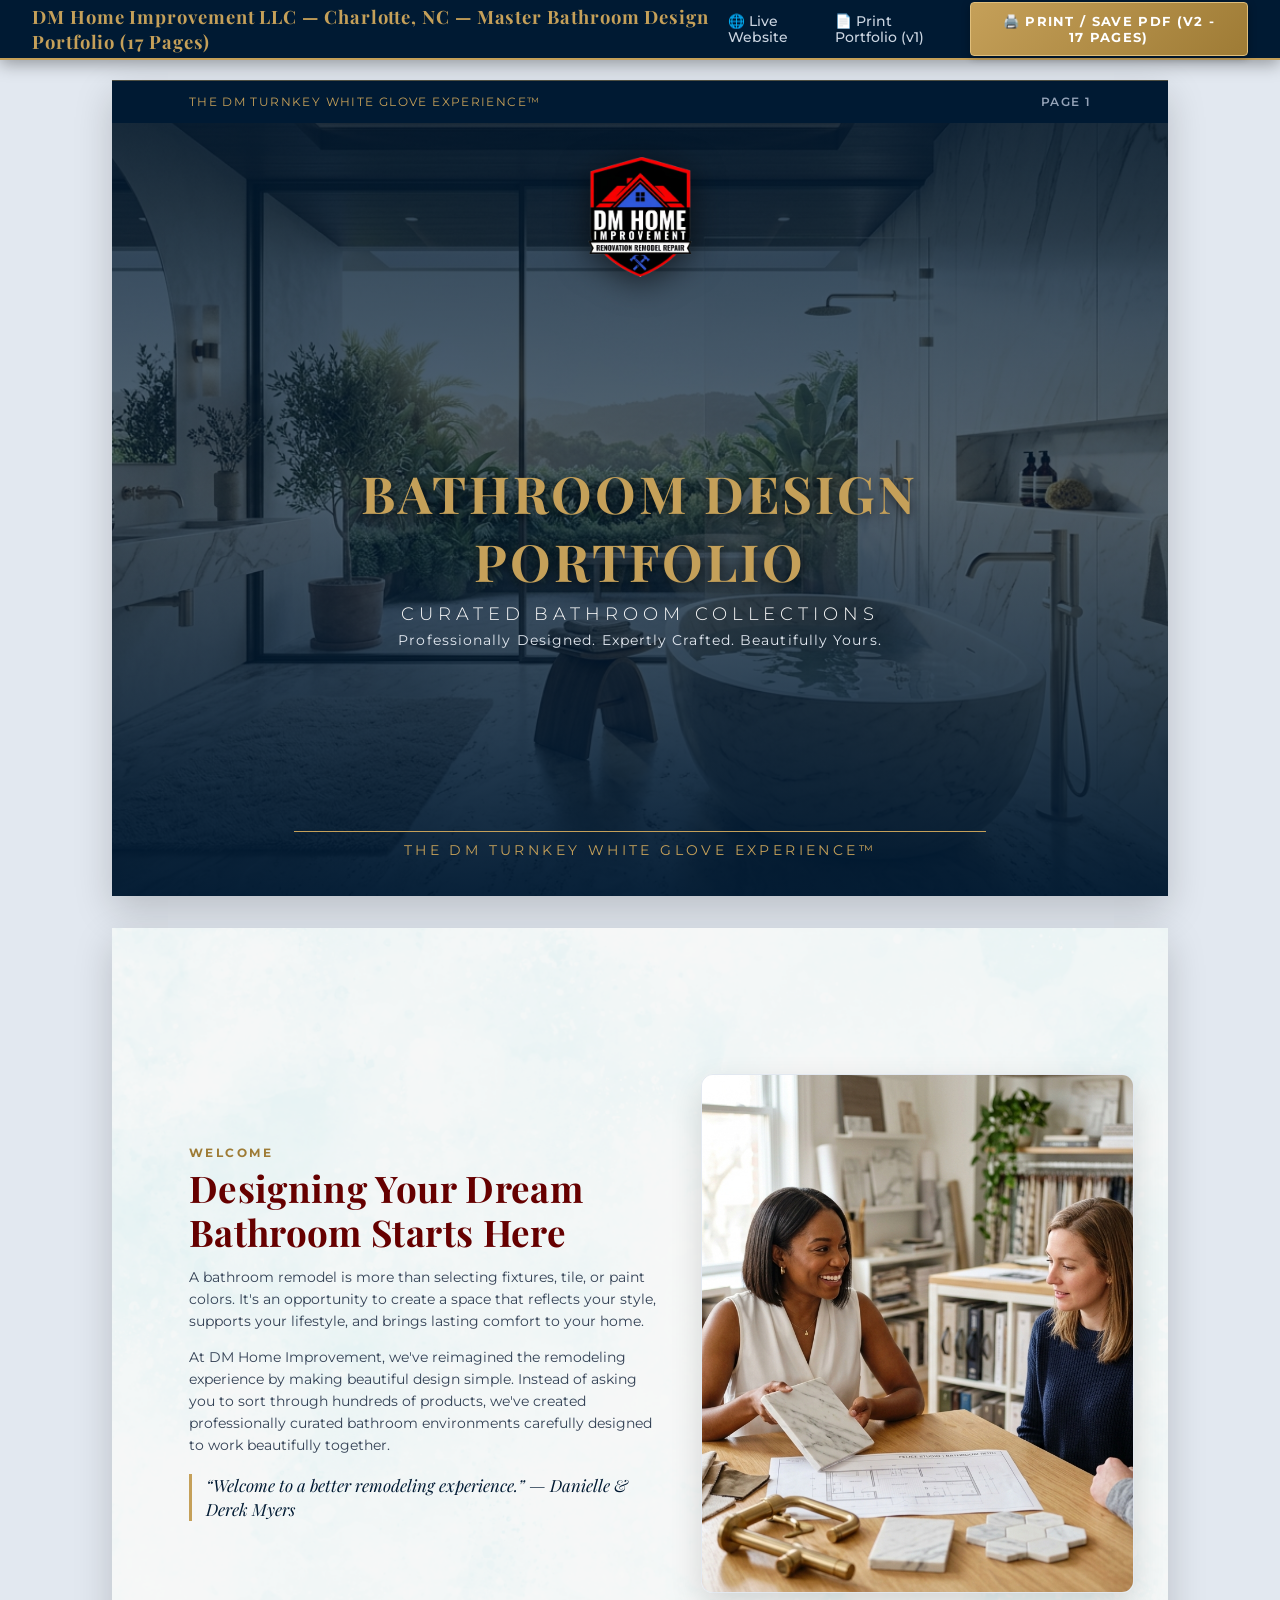
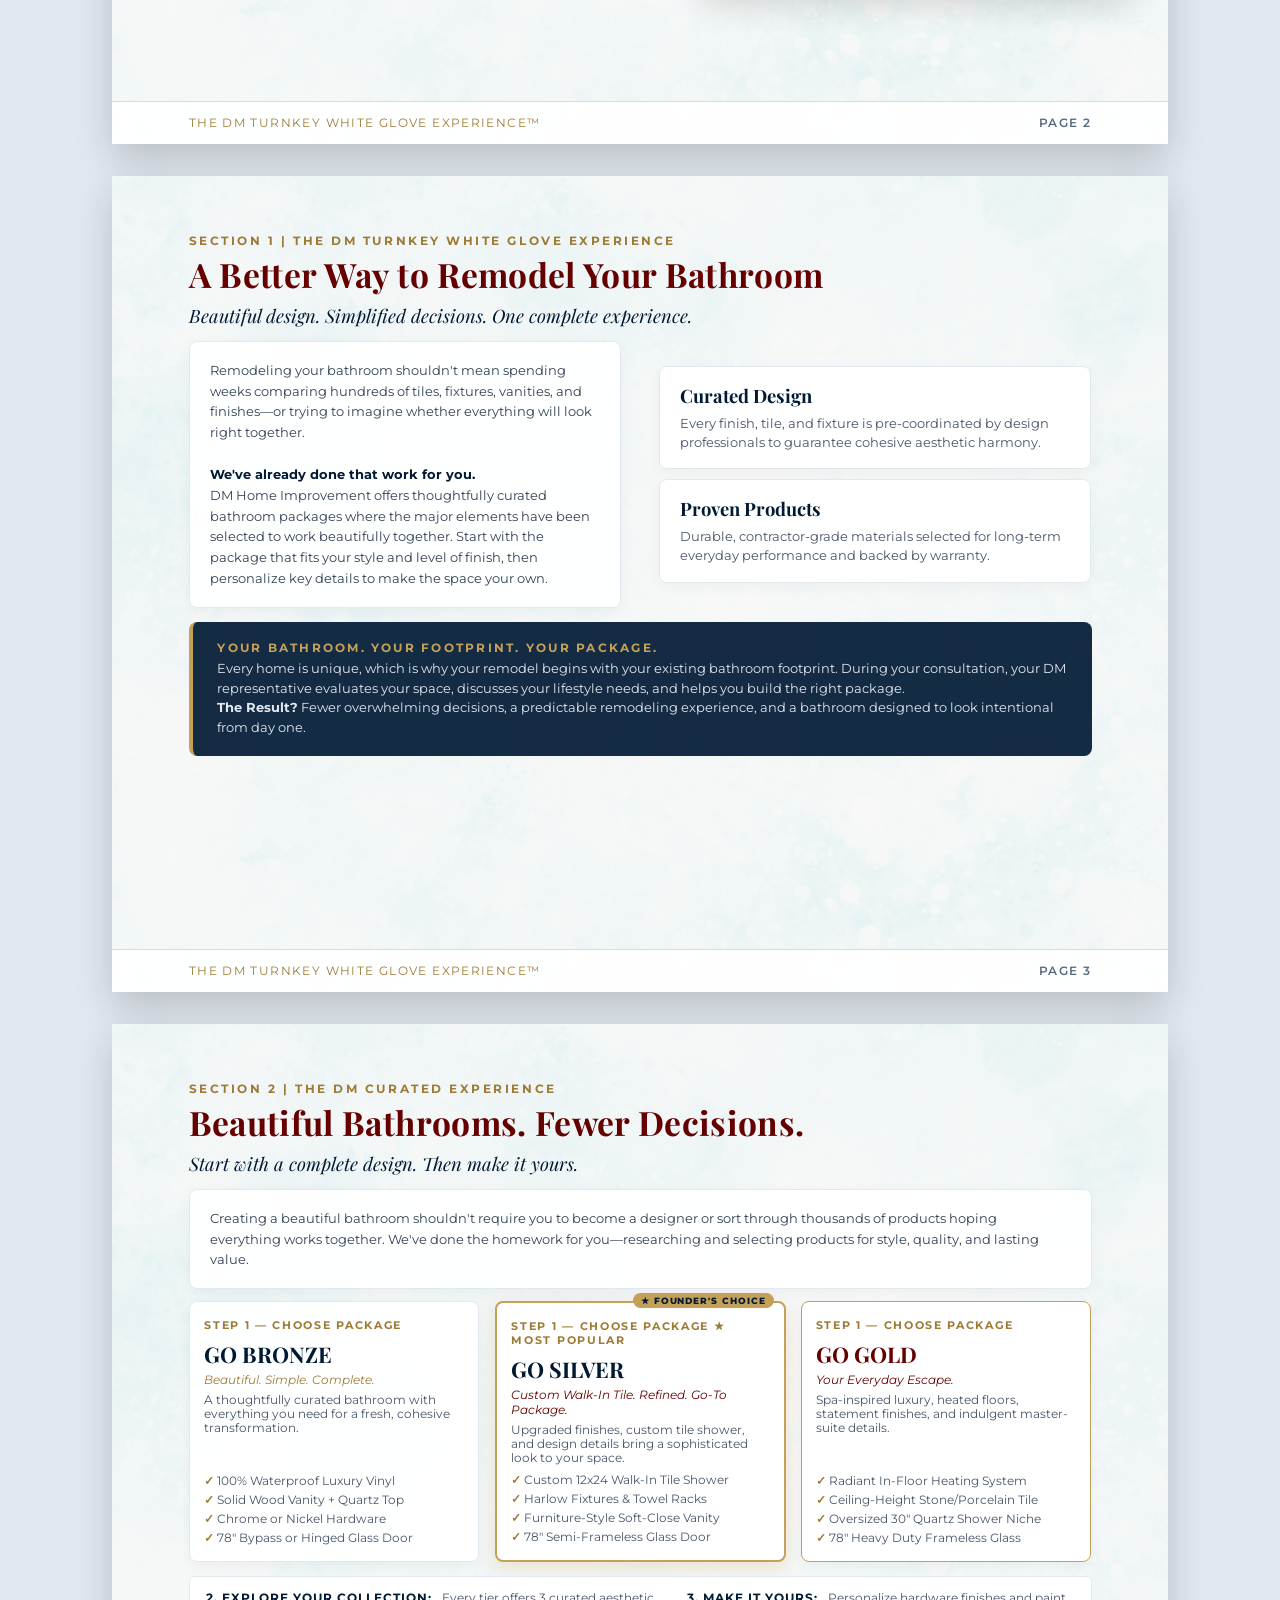
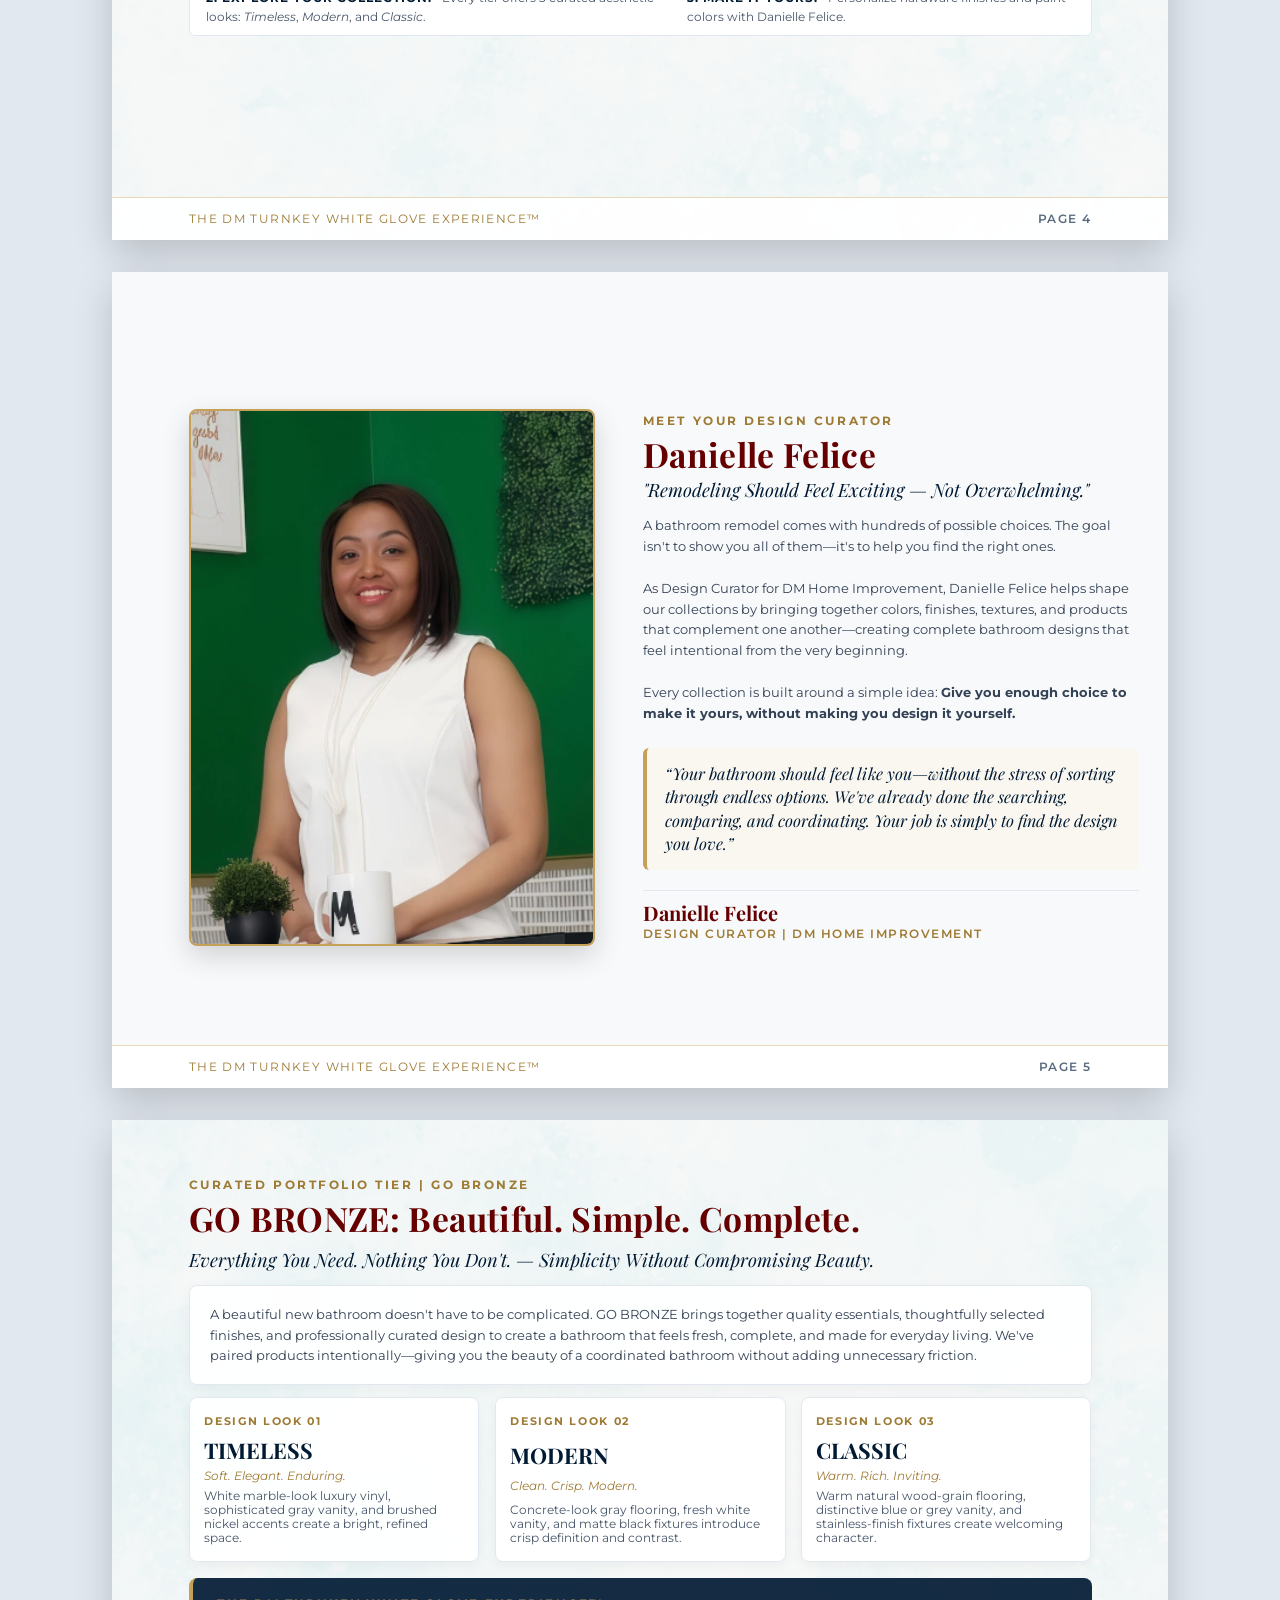
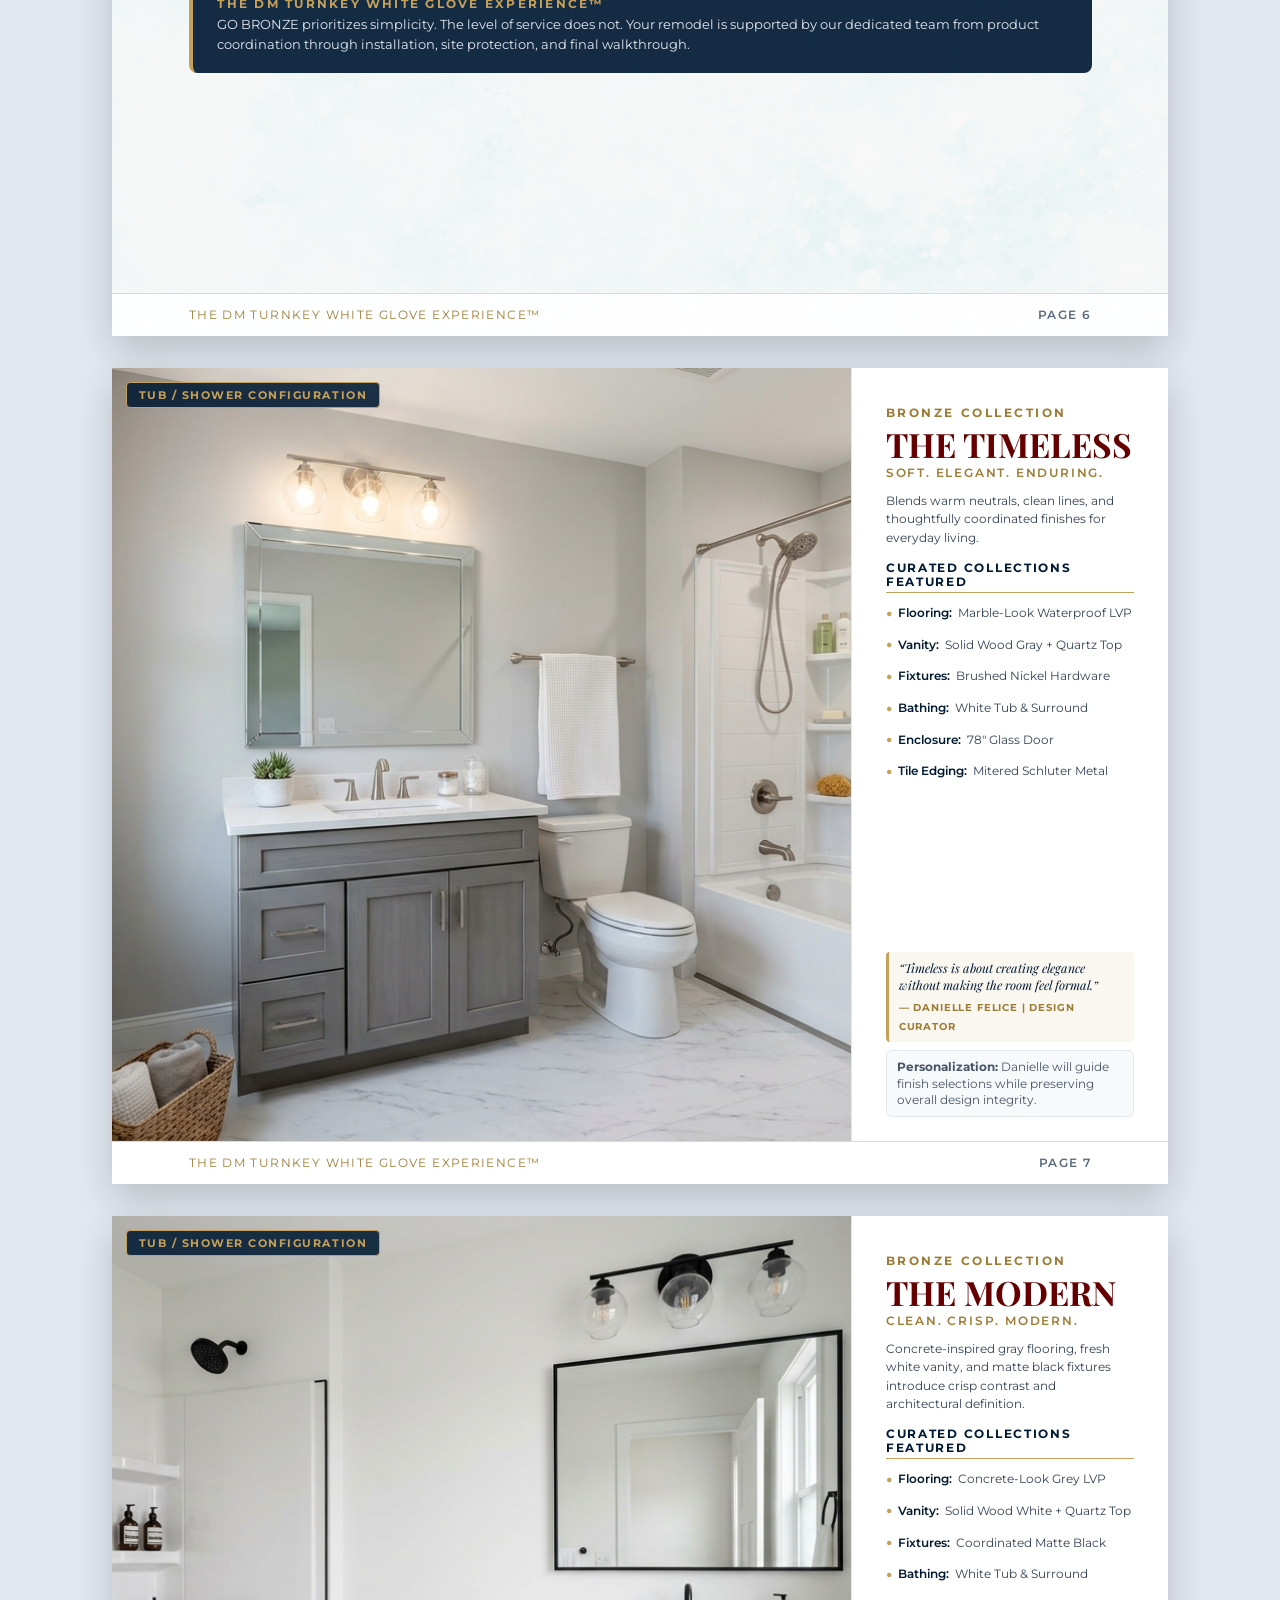
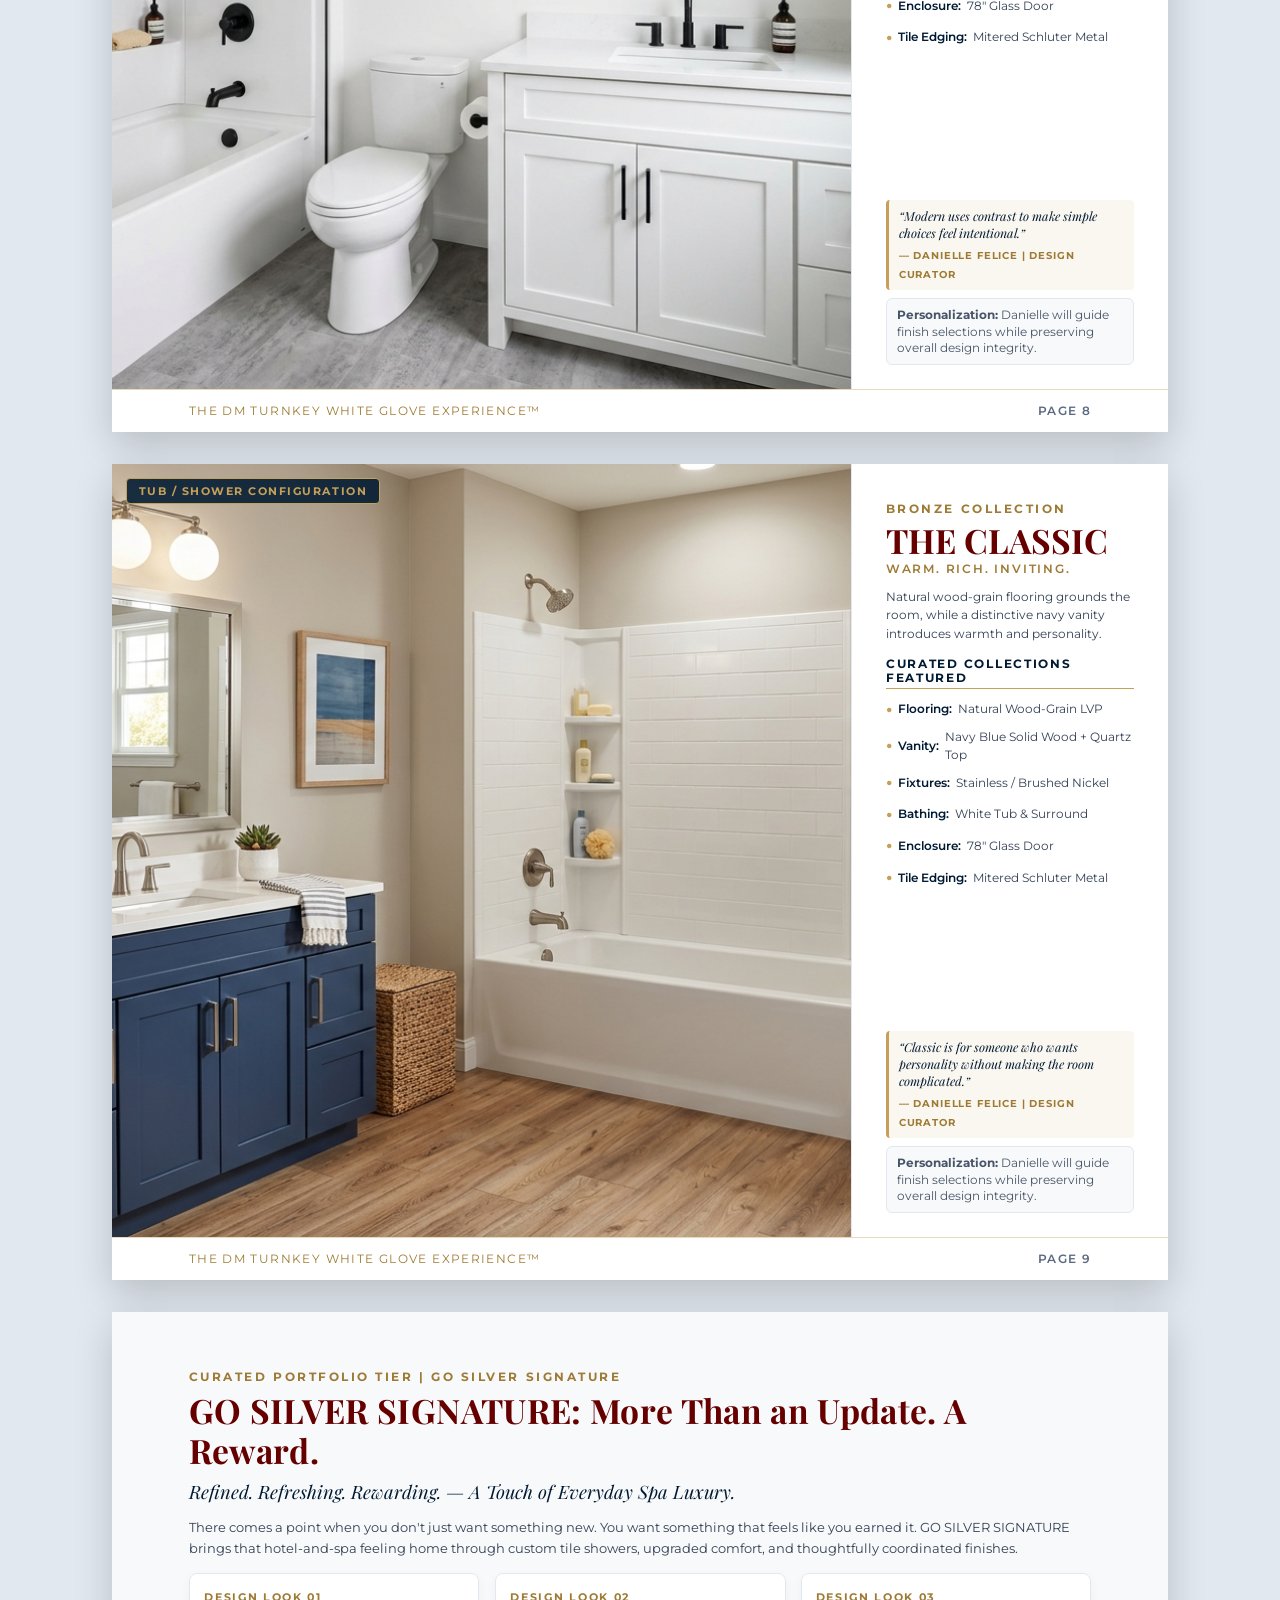
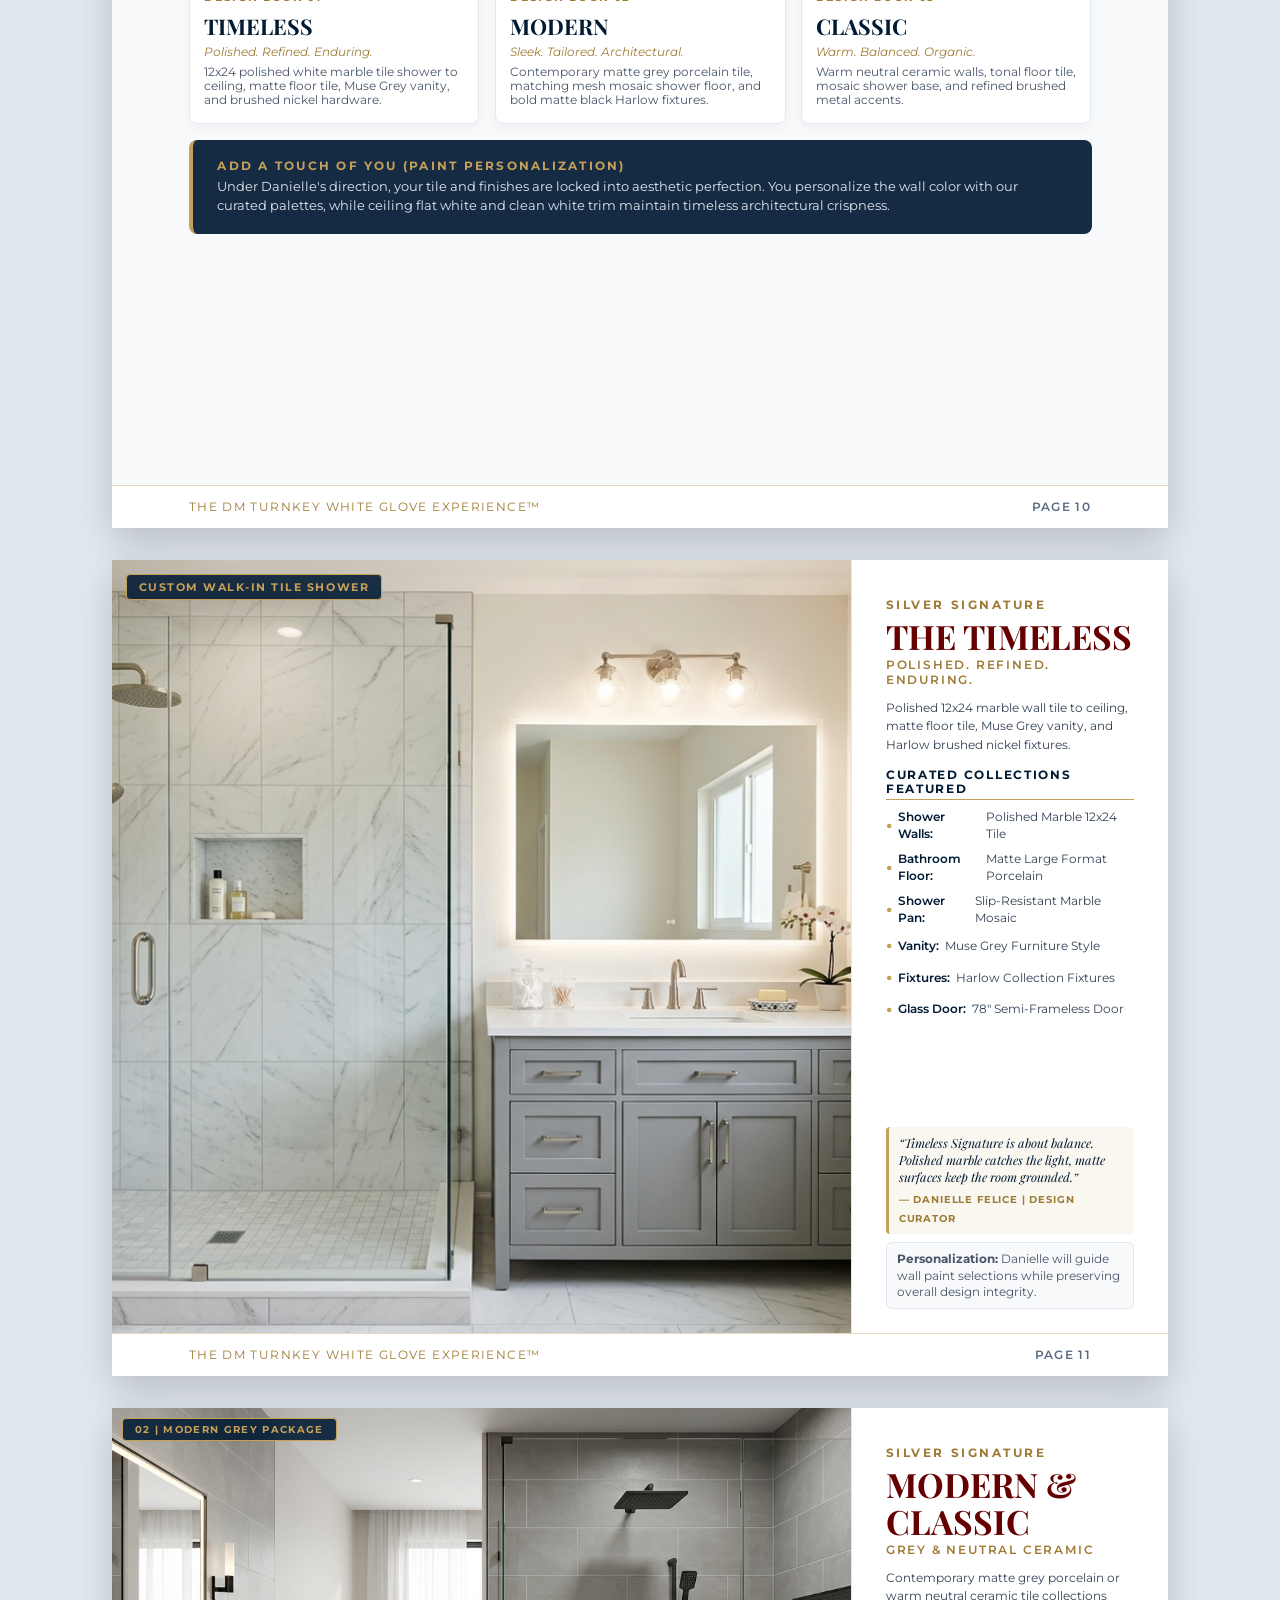
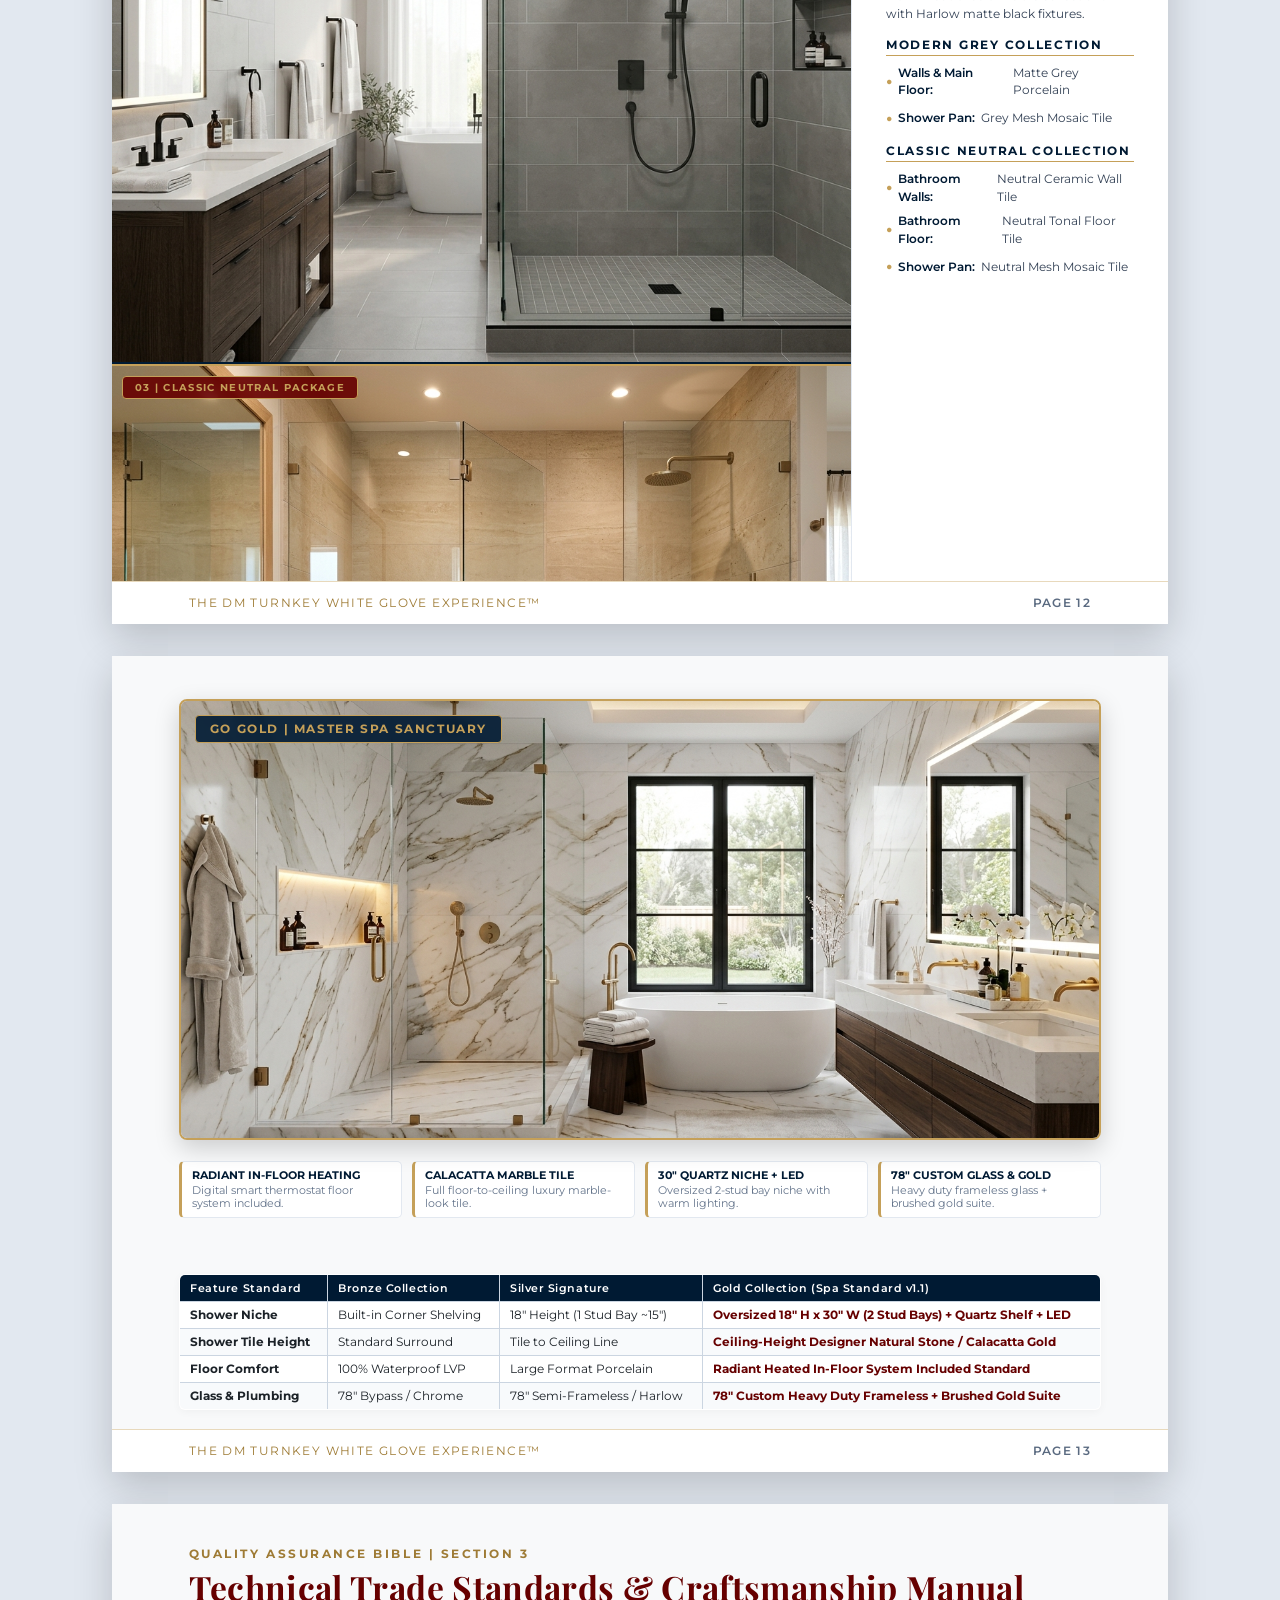
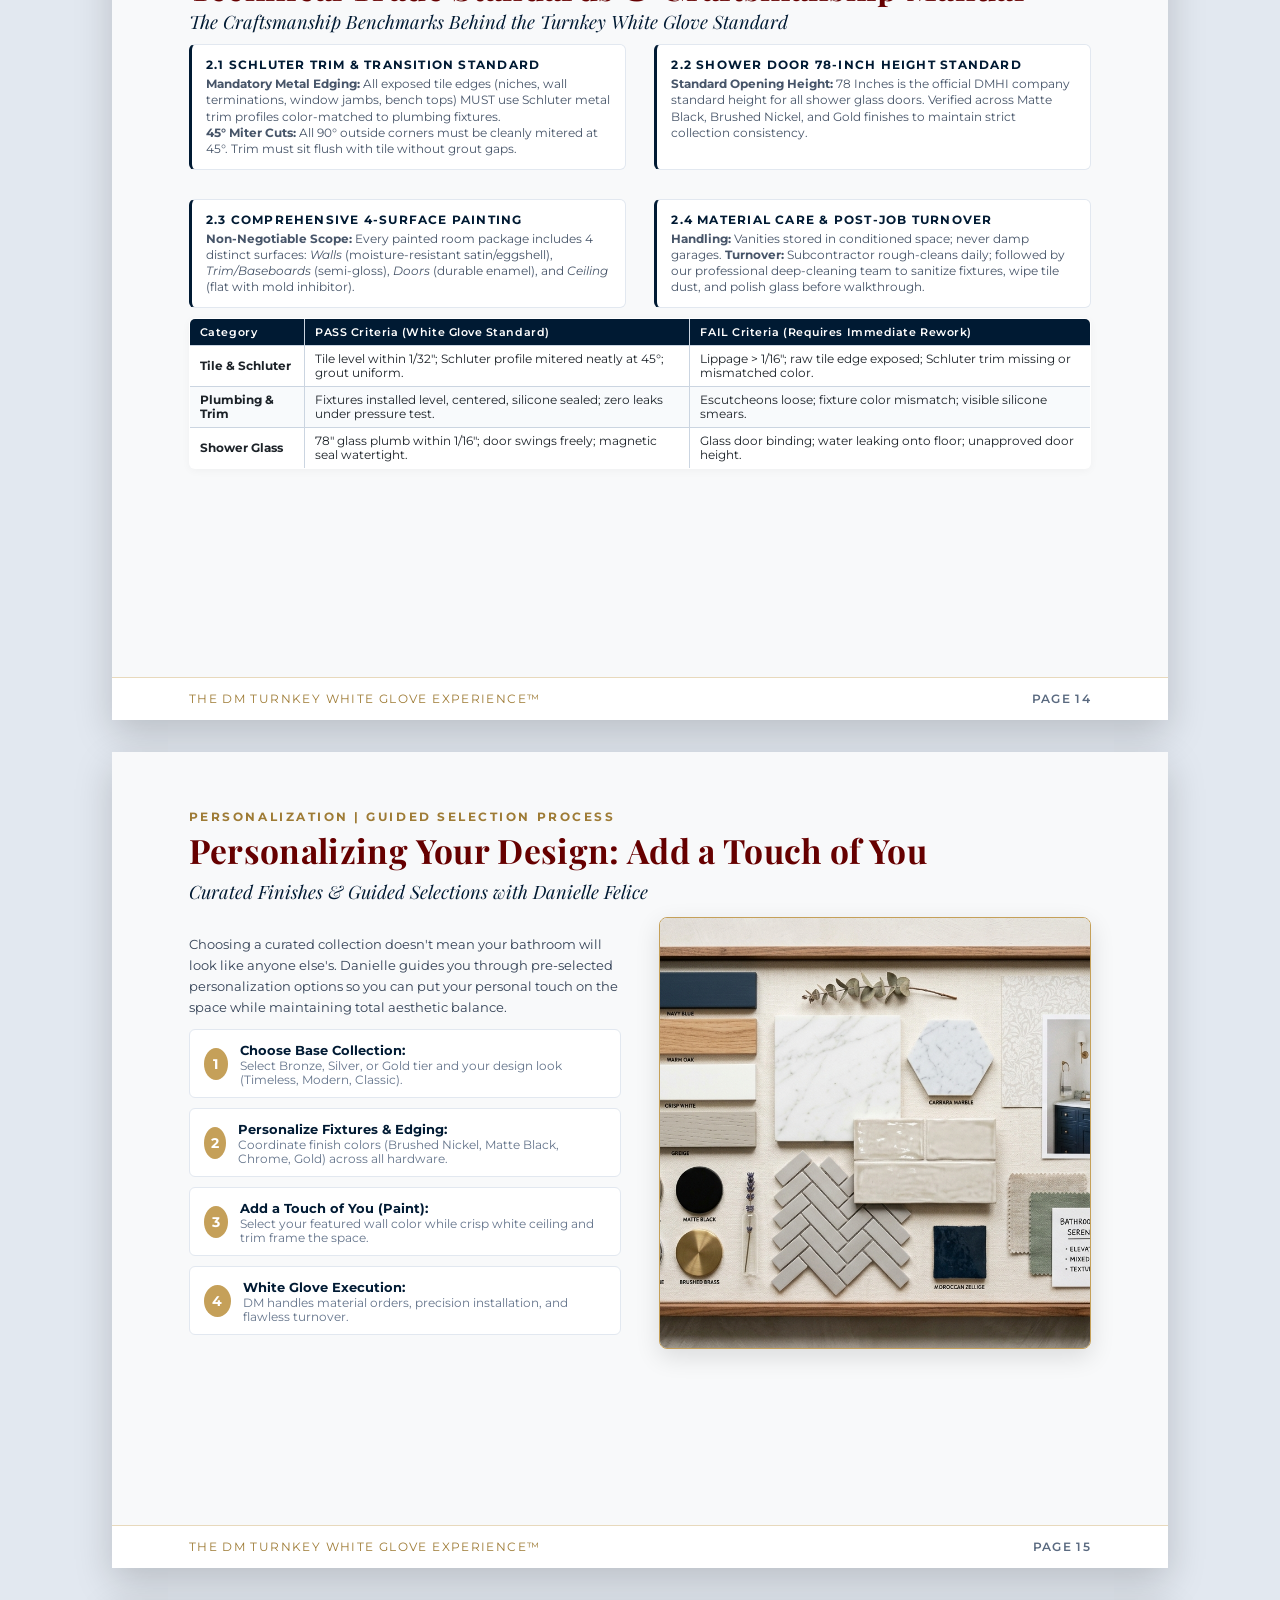
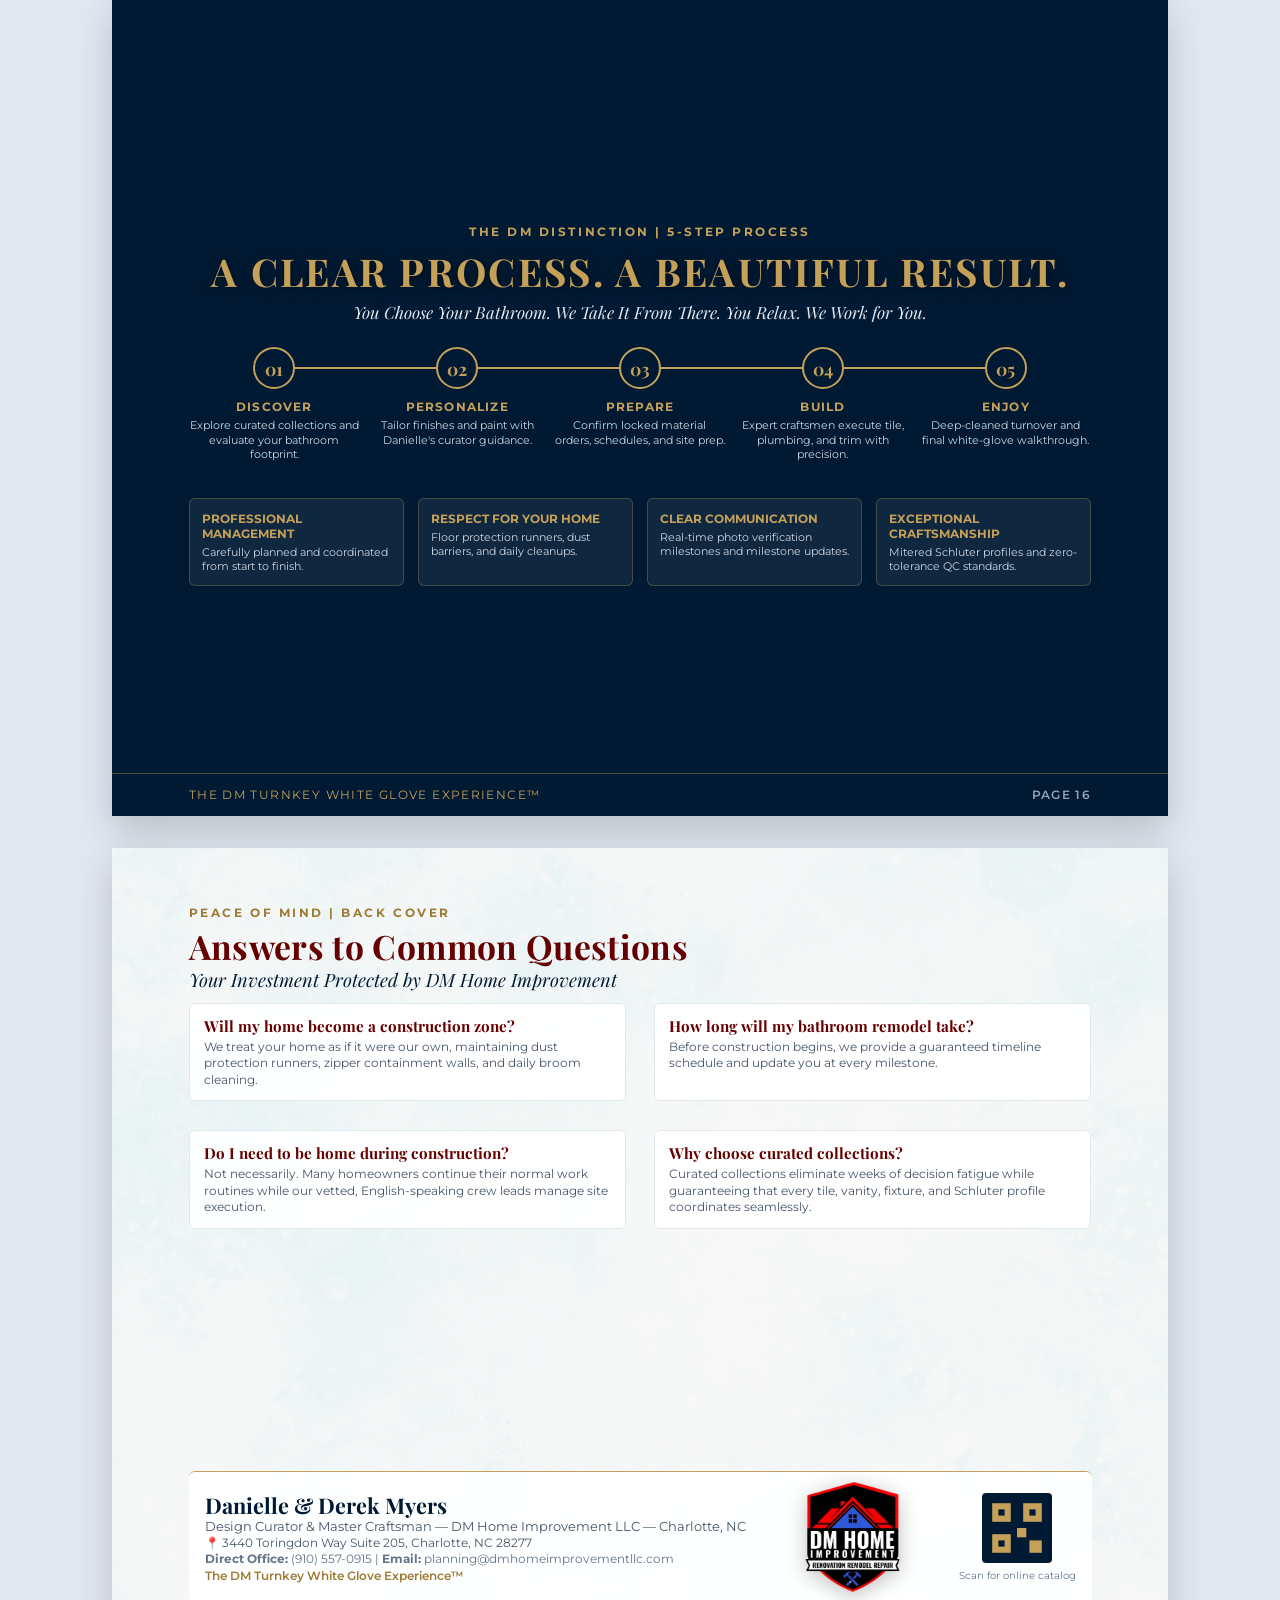
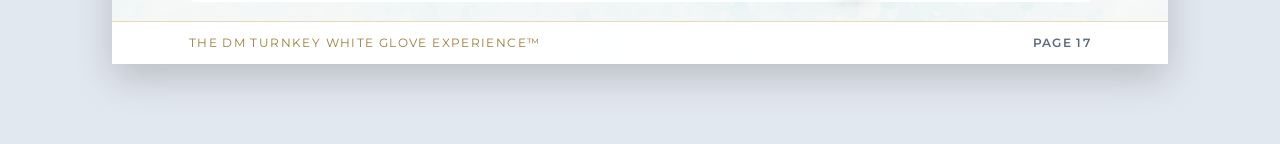
==== commit e6f11722: "Update official company phone, email, address, and footer matching corporate site" ====
--- a/print.html
+++ b/print.html
@@ -3,21 +3,25 @@
 <head>
   <meta charset="UTF-8">
   <meta name="viewport" content="width=device-width, initial-scale=1.0">
-  <title>DM Home Improvement - 14-Page Printed Bathroom Design Portfolio</title>
+  <title>DM Home Improvement LLC — Charlotte, NC - 17-Page Master Luxury Bathroom Design Portfolio</title>
   <!-- Google Fonts -->
   <link rel="preconnect" href="https://fonts.googleapis.com">
   <link rel="preconnect" href="https://fonts.gstatic.com" crossorigin>
-  <link href="https://fonts.googleapis.com/css2?family=Cormorant+Garamond:ital,wght@0,500;0,600;0,700;1,400&family=Montserrat:wght@300;400;500;600;700&family=Playfair+Display:ital,wght@0,500;0,600;0,700;1,400&display=swap" rel="stylesheet">
+  <link href="https://fonts.googleapis.com/css2?family=Cormorant+Garamond:ital,wght@0,500;0,600;0,700;1,400;1,600&family=Montserrat:wght@300;400;500;600;700;800&family=Playfair+Display:ital,wght@0,500;0,600;0,700;1,400;1,600&display=swap" rel="stylesheet">
   
   <style>
     /* DESIGN SYSTEM COLOR PALETTE & TYPOGRAPHY */
     :root {
       --navy: #001A33;
-      --linen: #F9F9F9;
+      --navy-light: #00284D;
+      --linen: #F8F9FA;
       --gold: #C5A059;
+      --gold-light: #DFBE7B;
+      --gold-dark: #9E7B35;
       --oxblood: #660000;
       --text-dark: #1C2228;
-      --text-light: #F9F9F9;
+      --text-muted: #5A6A80;
+      --border-subtle: #E2E8F0;
       --font-headline: 'Playfair Display', 'Cormorant Garamond', Georgia, serif;
       --font-sub: 'Montserrat', sans-serif;
       --font-body: 'Montserrat', sans-serif;
@@ -37,39 +41,60 @@
       color: var(--text-dark);
       margin: 0;
       padding: 0;
-    }
-
-    /* SCREEN CONTROL BAR */
+      -webkit-font-smoothing: antialiased;
+    }
+
+    /* SCREEN CONTROL TOOLBAR */
     .no-print-bar {
       position: fixed;
       top: 0;
       left: 0;
       right: 0;
       height: 60px;
-      background: #001A33;
+      background: var(--navy);
       color: #FFFFFF;
       display: flex;
       justify-content: space-between;
       align-items: center;
       padding: 0 32px;
       z-index: 9999;
-      box-shadow: 0 4px 12px rgba(0,0,0,0.3);
+      box-shadow: 0 4px 16px rgba(0,0,0,0.35);
+      border-bottom: 2px solid var(--gold);
     }
 
     .no-print-bar h2 {
       font-family: var(--font-headline);
-      font-size: 1.2rem;
+      font-size: 1.15rem;
       color: var(--gold);
+      letter-spacing: 0.05em;
+    }
+
+    .nav-v-links {
+      display: flex;
+      gap: 18px;
+      align-items: center;
+    }
+
+    .nav-v-link {
+      color: #CBD5E1;
+      text-decoration: none;
+      font-size: 0.85rem;
+      font-weight: 500;
+      transition: color 0.2s ease;
+    }
+
+    .nav-v-link:hover {
+      color: var(--gold);
     }
 
     .print-btn {
-      background: linear-gradient(135deg, var(--gold), #a3803c);
+      background: linear-gradient(135deg, var(--gold), var(--gold-dark));
       color: #FFFFFF;
-      border: none;
-      padding: 10px 24px;
+      border: 1px solid var(--gold-light);
+      padding: 10px 22px;
       border-radius: 4px;
       font-family: var(--font-sub);
-      font-size: 0.85rem;
+      font-size: 0.82rem;
       font-weight: 700;
       letter-spacing: 0.1em;
       text-transform: uppercase;
@@ -79,7 +104,8 @@
     }
 
     .print-btn:hover {
-      background: #D4AF37;
+      background: var(--gold-light);
+      color: var(--navy);
       transform: translateY(-1px);
     }
 
@@ -92,454 +118,727 @@
       padding-bottom: 80px;
     }
 
-    /* 11" x 8.5" LANDSCAPE PAGE SPECIFICATION */
+    /* 11" x 8.5" LANDSCAPE PAGE SPECIFICATION (PRESENTATION BOOK) */
     .page {
       width: 11in;
       height: 8.5in;
       background-color: var(--linen);
       position: relative;
       overflow: hidden;
-      box-shadow: 0 12px 32px rgba(0,0,0,0.2);
+      box-shadow: 0 14px 36px rgba(0,0,0,0.18);
       page-break-after: always;
       page-break-inside: avoid;
-    }
-
-    /* PAGE STYLINGS */
-    
-    /* PAGE 1: COVER */
+      display: flex;
+      flex-direction: column;
+      justify-content: space-between;
+    }
+
+    /* BACKGROUND IMAGE STYLING FOR BRANDED PAGES */
+    .bg-page {
+      background-image: url('assets/images/background.png');
+      background-size: cover;
+      background-position: center;
+      background-repeat: no-repeat;
+    }
+
+    /* Overlay is light & clean (0.68) */
+    .bg-page-overlay {
+      position: absolute;
+      top: 0; left: 0; right: 0; bottom: 0;
+      background: rgba(248, 249, 250, 0.68);
+      z-index: 1;
+    }
+
+    /* COMMON TYPOGRAPHY & UTILITIES */
+    .page-tag {
+      font-family: var(--font-sub);
+      font-size: 0.72rem;
+      letter-spacing: 0.22em;
+      text-transform: uppercase;
+      color: var(--gold-dark);
+      font-weight: 700;
+      margin-bottom: 6px;
+      display: block;
+    }
+
+    .p-title {
+      font-family: var(--font-headline);
+      font-size: 2.1rem;
+      color: var(--oxblood);
+      letter-spacing: 0.01em;
+      line-height: 1.2;
+      margin-bottom: 10px;
+    }
+
+    .p-subtitle {
+      font-family: var(--font-headline);
+      font-size: 1.15rem;
+      color: var(--navy);
+      font-style: italic;
+      margin-bottom: 12px;
+      line-height: 1.35;
+    }
+
+    .p-body {
+      font-size: 0.84rem;
+      line-height: 1.55;
+      color: #334155;
+      margin-bottom: 12px;
+    }
+
+    /* UNIVERSAL BRAND SIGNATURE FOOTER */
+    .page-footer {
+      height: 0.45in;
+      padding: 0 0.8in;
+      display: flex;
+      justify-content: space-between;
+      align-items: center;
+      font-family: var(--font-sub);
+      font-size: 0.72rem;
+      letter-spacing: 0.12em;
+      text-transform: uppercase;
+      color: var(--gold-dark);
+      border-top: 1px solid rgba(197, 160, 89, 0.4);
+      background-color: rgba(255, 255, 255, 0.95);
+      z-index: 10;
+      flex-shrink: 0;
+    }
+
+    .page-footer.dark-footer {
+      background-color: var(--navy);
+      color: var(--gold);
+      border-top: 1px solid rgba(197, 160, 89, 0.4);
+    }
+
+    .page-footer span.page-num {
+      font-weight: 600;
+      color: var(--text-muted);
+    }
+
+    .page-footer.dark-footer span.page-num {
+      color: #94A3B8;
+    }
+
+    /* PAGE 2 EDITORIAL CONSULTATION LAYOUT */
+    .page2-editorial-grid {
+      display: grid;
+      grid-template-columns: 52% 48%;
+      gap: 0.45in;
+      align-items: center;
+      height: calc(8.5in - 0.45in);
+      padding: 0.6in 0.8in 0.2in 0.8in;
+      position: relative;
+      z-index: 2;
+    }
+
+    .page2-photo-wrap {
+      width: 100%;
+      height: 5.4in;
+      border-radius: 12px;
+      overflow: hidden;
+      box-shadow: 0 12px 32px rgba(0,0,0,0.14);
+      border: 1px solid var(--border-subtle);
+    }
+
+    .page2-photo-wrap img {
+      width: 100%;
+      height: 100%;
+      object-fit: cover;
+      display: block;
+    }
+
+    .page2-quote-box {
+      border-left: 3px solid var(--gold);
+      padding-left: 14px;
+      margin-top: 16px;
+    }
+
+    .page2-quote-box p {
+      font-family: var(--font-headline);
+      font-size: 1.05rem;
+      font-style: italic;
+      color: var(--navy);
+      line-height: 1.4;
+    }
+
+    /* 70/30 FULL-HEIGHT SPLIT LAYOUT */
+    .page-design-split {
+      display: grid;
+      grid-template-columns: 70% 30%;
+      height: calc(8.5in - 0.45in);
+      overflow: hidden;
+    }
+
+    .design-img-col {
+      width: 100%;
+      height: 100%;
+      position: relative;
+    }
+
+    .design-img-col img {
+      width: 100%;
+      height: 100%;
+      object-fit: cover;
+      display: block;
+    }
+
+    .design-img-badge {
+      position: absolute;
+      top: 14px;
+      left: 14px;
+      background: rgba(0, 26, 51, 0.88);
+      color: var(--gold);
+      padding: 5px 12px;
+      border-radius: 4px;
+      font-size: 0.68rem;
+      font-weight: 700;
+      letter-spacing: 0.14em;
+      text-transform: uppercase;
+      border: 1px solid var(--gold);
+      backdrop-filter: blur(4px);
+    }
+
+    .design-sidebar {
+      background-color: #FFFFFF;
+      padding: 0.4in 0.35in 0.25in 0.35in;
+      display: flex;
+      flex-direction: column;
+      justify-content: space-between;
+      border-left: 1px solid var(--border-subtle);
+    }
+
+    .design-name {
+      font-family: var(--font-headline);
+      font-size: 2.1rem;
+      color: var(--oxblood);
+      margin-bottom: 2px;
+      line-height: 1.1;
+    }
+
+    .design-tag {
+      font-family: var(--font-sub);
+      font-size: 0.75rem;
+      letter-spacing: 0.15em;
+      text-transform: uppercase;
+      color: var(--gold-dark);
+      font-weight: 600;
+      margin-bottom: 12px;
+    }
+
+    .sidebar-section-title {
+      font-family: var(--font-sub);
+      font-size: 0.72rem;
+      letter-spacing: 0.15em;
+      text-transform: uppercase;
+      font-weight: 700;
+      color: var(--navy);
+      margin-bottom: 8px;
+      border-bottom: 1px solid var(--gold);
+      padding-bottom: 3px;
+    }
+
+    .sidebar-list {
+      list-style: none;
+      margin-bottom: 14px;
+      display: flex;
+      flex-direction: column;
+      gap: 7px;
+    }
+
+    .sidebar-list li {
+      font-size: 0.78rem;
+      color: #334155;
+      line-height: 1.4;
+      display: flex;
+      align-items: center;
+      gap: 6px;
+    }
+
+    .sidebar-list li::before {
+      content: '•';
+      color: var(--gold);
+      font-weight: bold;
+      font-size: 1.1rem;
+    }
+
+    .sidebar-list li strong {
+      color: var(--navy);
+      font-weight: 600;
+    }
+
+    .curator-note-card {
+      background: #FAF7F0;
+      border-left: 3px solid var(--gold);
+      padding: 8px 10px;
+      border-radius: 4px;
+      margin-bottom: 8px;
+    }
+
+    .curator-note-card p {
+      font-family: var(--font-headline);
+      font-size: 0.78rem;
+      font-style: italic;
+      color: var(--navy);
+      line-height: 1.35;
+      margin-bottom: 3px;
+    }
+
+    .curator-note-card span {
+      font-family: var(--font-sub);
+      font-size: 0.65rem;
+      font-weight: 700;
+      color: var(--gold-dark);
+      text-transform: uppercase;
+      letter-spacing: 0.08em;
+    }
+
+    .personalize-note-box {
+      background: var(--linen);
+      border: 1px solid var(--border-subtle);
+      padding: 8px 10px;
+      border-radius: 6px;
+      font-size: 0.72rem;
+      color: #475569;
+      line-height: 1.4;
+    }
+
+    /* PAGE 1: LUXURY COVER */
     .page-1 {
       background-color: var(--navy);
       color: #FFFFFF;
     }
+
     .p1-bg-img {
       position: absolute;
       top: 0; left: 0; width: 100%; height: 100%;
       object-fit: cover;
       opacity: 0.65;
     }
+
     .p1-overlay {
       position: absolute;
       top: 0; left: 0; width: 100%; height: 100%;
-      background: linear-gradient(to bottom, rgba(0,26,51,0.7) 0%, rgba(0,26,51,0.4) 50%, rgba(0,26,51,0.9) 100%);
+      background: linear-gradient(to bottom, rgba(0,26,51,0.78) 0%, rgba(0,26,51,0.48) 50%, rgba(0,26,51,0.94) 100%);
       display: flex;
       flex-direction: column;
       justify-content: space-between;
       align-items: center;
-      padding: 0.8in 1in;
+      padding: 0.8in 1in 0.4in 1in;
       text-align: center;
     }
+
     .p1-header-logo {
-      height: 100px;
+      height: 120px;
       width: auto;
-      background: #FFFFFF;
-      padding: 6px;
-      border-radius: 6px;
-      box-shadow: 0 4px 16px rgba(0,0,0,0.4);
-    }
+      background: transparent !important;
+      padding: 0 !important;
+      border-radius: 0 !important;
+      box-shadow: none !important;
+      filter: drop-shadow(0 6px 16px rgba(0,0,0,0.6));
+    }
+
     .p1-title {
       font-family: var(--font-headline);
       font-size: 3.2rem;
       color: var(--gold);
-      letter-spacing: 0.05em;
-      margin-bottom: 12px;
+      letter-spacing: 0.06em;
+      margin-bottom: 8px;
       text-transform: uppercase;
-      text-shadow: 0 2px 10px rgba(0,0,0,0.5);
-    }
+      text-shadow: 0 2px 12px rgba(0,0,0,0.6);
+    }
+
     .p1-subtitle {
       font-family: var(--font-sub);
       font-size: 1.1rem;
-      letter-spacing: 0.25em;
+      letter-spacing: 0.28em;
       text-transform: uppercase;
       color: #F9F9F9;
       font-weight: 300;
-    }
-    .p1-footer {
+      margin-bottom: 8px;
+    }
+
+    .p1-tagline-small {
+      font-size: 0.85rem;
+      color: #E2E8F0;
+      letter-spacing: 0.08em;
+    }
+
+    /* EDITORIAL SPREADS */
+    .editorial-page-content {
+      position: relative;
+      z-index: 2;
+      padding: 0.6in 0.8in 0.2in 0.8in;
+      height: calc(8.5in - 0.45in);
+      display: flex;
+      flex-direction: column;
+      justify-content: space-between;
+    }
+
+    .editorial-grid-2col {
+      display: grid;
+      grid-template-columns: 1fr 1fr;
+      gap: 0.4in;
+      align-items: center;
+    }
+
+    .editorial-card {
+      background: rgba(255, 255, 255, 0.94);
+      backdrop-filter: blur(8px);
+      padding: 16px 20px;
+      border-radius: 8px;
+      border: 1px solid var(--border-subtle);
+      box-shadow: 0 4px 14px rgba(0,0,0,0.04);
+    }
+
+    .editorial-card h4 {
+      font-family: var(--font-headline);
+      font-size: 1.15rem;
+      color: var(--navy);
+      margin-bottom: 6px;
+    }
+
+    .editorial-card p {
+      font-size: 0.8rem;
+      color: #475569;
+      line-height: 1.5;
+    }
+
+    .editorial-text-box {
+      background: rgba(255, 255, 255, 0.92);
+      backdrop-filter: blur(8px);
+      padding: 18px 20px;
+      border-radius: 8px;
+      border: 1px solid var(--border-subtle);
+      box-shadow: 0 4px 14px rgba(0,0,0,0.04);
+    }
+
+    .editorial-highlight-box {
+      background: rgba(0, 26, 51, 0.92);
+      backdrop-filter: blur(8px);
+      color: #FFFFFF;
+      padding: 18px 24px;
+      border-radius: 8px;
+      border-left: 4px solid var(--gold);
+      margin-top: 14px;
+    }
+
+    .editorial-highlight-box h4 {
       font-family: var(--font-sub);
-      font-size: 0.9rem;
-      letter-spacing: 0.2em;
+      font-size: 0.78rem;
+      letter-spacing: 0.18em;
       text-transform: uppercase;
       color: var(--gold);
-      border-top: 1px solid var(--gold);
-      padding-top: 12px;
-      width: 80%;
-    }
-
-    /* PAGE 2: WELCOME */
-    .page-2 {
+      margin-bottom: 4px;
+    }
+
+    .editorial-highlight-box p {
+      font-size: 0.82rem;
+      line-height: 1.5;
+      color: #E2E8F0;
+    }
+
+    /* PAGE 5: MEET YOUR DESIGN CURATOR */
+    .curator-page-grid {
       display: grid;
-      grid-template-columns: 1fr 1fr;
-      padding: 0.8in;
-      gap: 0.6in;
+      grid-template-columns: 45% 55%;
+      gap: 0.5in;
       align-items: center;
-    }
-    .p2-text-side {
+      height: calc(8.5in - 0.45in);
+      padding: 0.6in 0.8in 0.2in 0.8in;
+    }
+
+    .curator-img-wrap {
+      width: 100%;
+      height: 5.6in;
+      border-radius: 8px;
+      overflow: hidden;
+      box-shadow: 0 10px 28px rgba(0,0,0,0.16);
+      border: 2px solid var(--gold);
+    }
+
+    .curator-img-wrap img {
+      width: 100%;
+      height: 100%;
+      object-fit: cover;
+      object-position: center 15%;
+      display: block;
+    }
+
+    .curator-content-wrap {
       display: flex;
       flex-direction: column;
       justify-content: center;
     }
-    .page-tag {
+
+    .curator-quote-callout {
+      background: #FAF7F0;
+      border-left: 4px solid var(--gold);
+      padding: 14px 18px;
+      border-radius: 6px;
+      margin: 12px 0;
+    }
+
+    .curator-quote-callout p {
+      font-family: var(--font-headline);
+      font-size: 1.02rem;
+      font-style: italic;
+      color: var(--navy);
+      line-height: 1.45;
+    }
+
+    .curator-sig-block {
+      margin-top: 8px;
+      border-top: 1px solid var(--border-subtle);
+      padding-top: 8px;
+    }
+
+    .curator-sig-block h4 {
+      font-family: var(--font-headline);
+      font-size: 1.25rem;
+      color: var(--oxblood);
+    }
+
+    .curator-sig-block p {
       font-family: var(--font-sub);
-      font-size: 0.75rem;
-      letter-spacing: 0.2em;
+      font-size: 0.78rem;
+      letter-spacing: 0.12em;
       text-transform: uppercase;
-      color: var(--gold);
+      color: var(--gold-dark);
       font-weight: 600;
-      margin-bottom: 12px;
-    }
-    .p2-title {
-      font-family: var(--font-headline);
-      font-size: 2.2rem;
-      color: var(--oxblood);
-      letter-spacing: 0.02em;
-      line-height: 1.25;
-      margin-bottom: 24px;
-    }
-    .p2-body {
-      font-size: 0.9rem;
-      line-height: 1.65;
-      color: #334155;
-      margin-bottom: 28px;
-    }
-    .p2-signoff {
-      font-family: var(--font-headline);
-      font-style: italic;
-      font-size: 1.1rem;
-      color: var(--navy);
-      border-left: 2px solid var(--gold);
-      padding-left: 16px;
-    }
-    .p2-img-side img {
-      width: 100%;
-      height: 5.2in;
-      object-fit: cover;
+    }
+
+    /* OVERVIEW TIERS GRID (PAGE 4 & PAGE 6) */
+    .tier-cards-3col {
+      display: grid;
+      grid-template-columns: repeat(3, 1fr);
+      gap: 16px;
+      margin-top: 12px;
+    }
+
+    .tier-summary-card {
+      background: rgba(255, 255, 255, 0.94);
+      backdrop-filter: blur(8px);
+      padding: 16px 14px;
       border-radius: 8px;
-      box-shadow: 0 8px 24px rgba(0,0,0,0.12);
-    }
-
-    /* PAGE 3: BRONZE DIVIDER */
-    .page-divider {
-      background-color: var(--navy);
-      color: #FFFFFF;
+      border: 1px solid var(--border-subtle);
+      box-shadow: 0 4px 12px rgba(0,0,0,0.04);
       display: flex;
       flex-direction: column;
-      justify-content: center;
-      align-items: center;
-      text-align: center;
-      padding: 1in;
-      border: 12px solid var(--navy);
-    }
-    .divider-inner-frame {
+      justify-content: space-between;
+    }
+
+    .tier-summary-card.gold-card {
       border: 1px solid var(--gold);
-      padding: 1.2in 1.5in;
-      width: 100%;
-      height: 100%;
+      background: rgba(255, 255, 255, 0.96);
+    }
+
+    .tier-summary-card h3 {
+      font-family: var(--font-headline);
+      font-size: 1.35rem;
+      color: var(--navy);
+      margin-bottom: 4px;
+    }
+
+    .tier-summary-card.gold-card h3 {
+      color: var(--oxblood);
+    }
+
+    .tier-summary-card .tier-subtag {
+      font-family: var(--font-sub);
+      font-size: 0.7rem;
+      letter-spacing: 0.15em;
+      text-transform: uppercase;
+      color: var(--gold-dark);
+      font-weight: 700;
+      margin-bottom: 8px;
+      display: block;
+    }
+
+    .tier-summary-card ul {
+      list-style: none;
+      font-size: 0.73rem;
+      color: #475569;
       display: flex;
       flex-direction: column;
-      justify-content: center;
-      align-items: center;
-    }
-    .divider-title {
-      font-family: var(--font-headline);
-      font-size: 3.4rem;
-      color: var(--gold);
-      letter-spacing: 0.08em;
-      margin-bottom: 16px;
-      text-transform: uppercase;
-    }
-    .divider-tagline {
-      font-family: var(--font-sub);
-      font-size: 1.15rem;
-      letter-spacing: 0.2em;
-      text-transform: uppercase;
-      color: #FFFFFF;
-      margin-bottom: 24px;
-      font-weight: 300;
-    }
-    .divider-summary {
-      font-family: var(--font-body);
-      font-size: 0.95rem;
-      color: #94A3B8;
-      max-width: 500px;
-      line-height: 1.6;
-    }
-
-    /* PAGE 4: THE ASHFORD */
-    .page-design-split {
-      display: grid;
-      grid-template-columns: 70% 30%;
-      height: 100%;
-    }
-    .design-img-col img {
+      gap: 5px;
+      margin-top: 8px;
+    }
+
+    .tier-summary-card ul li::before {
+      content: '✓ ';
+      color: var(--gold-dark);
+      font-weight: bold;
+    }
+
+    /* PAGE 13: GOLD SPA STANDARDS */
+    .gold-page-layout {
+      padding: 0.45in 0.7in 0.2in 0.7in;
+      height: calc(8.5in - 0.45in);
+      display: flex;
+      flex-direction: column;
+      justify-content: space-between;
+    }
+
+    .gold-hero-top {
+      height: 62%;
+      width: 100%;
+      position: relative;
+      border-radius: 8px;
+      overflow: hidden;
+      box-shadow: 0 8px 24px rgba(0,0,0,0.18);
+      border: 2px solid var(--gold);
+    }
+
+    .gold-hero-top img {
       width: 100%;
       height: 100%;
       object-fit: cover;
-    }
-    .design-sidebar {
-      background-color: #FFFFFF;
-      padding: 0.6in 0.4in;
+      display: block;
+    }
+
+    .gold-hero-badge {
+      position: absolute;
+      top: 14px;
+      left: 14px;
+      background: rgba(0, 26, 51, 0.90);
+      color: var(--gold);
+      padding: 6px 14px;
+      border-radius: 4px;
+      font-size: 0.72rem;
+      font-weight: 700;
+      letter-spacing: 0.14em;
+      text-transform: uppercase;
+      border: 1px solid var(--gold);
+      backdrop-filter: blur(4px);
+    }
+
+    .gold-bottom-section {
+      height: 35%;
       display: flex;
       flex-direction: column;
       justify-content: space-between;
-      border-left: 1px solid #E2E8F0;
-    }
-    .design-name {
-      font-family: var(--font-headline);
-      font-size: 2.2rem;
-      color: var(--oxblood);
-      margin-bottom: 6px;
-    }
-    .design-tag {
+      margin-top: 2%;
+    }
+
+    .gold-spec-badges-row {
+      display: grid;
+      grid-template-columns: repeat(4, 1fr);
+      gap: 10px;
+    }
+
+    .g-badge-box {
+      background: #FFFFFF;
+      border: 1px solid var(--border-subtle);
+      border-left: 3px solid var(--gold);
+      padding: 6px 10px;
+      border-radius: 5px;
+    }
+
+    .g-badge-box h6 {
       font-family: var(--font-sub);
-      font-size: 0.8rem;
-      letter-spacing: 0.15em;
-      text-transform: uppercase;
-      color: var(--gold);
-      margin-bottom: 24px;
-    }
-    .sidebar-section-title {
-      font-family: var(--font-sub);
-      font-size: 0.75rem;
-      letter-spacing: 0.15em;
-      text-transform: uppercase;
+      font-size: 0.7rem;
       font-weight: 700;
       color: var(--navy);
-      margin-bottom: 12px;
-      border-bottom: 1px solid var(--gold);
-      padding-bottom: 4px;
-    }
-    .sidebar-list {
-      list-style: none;
-      margin-bottom: 24px;
-    }
-    .sidebar-list li {
-      font-size: 0.82rem;
-      color: #334155;
-      margin-bottom: 8px;
-      display: flex;
-      align-items: center;
-      gap: 8px;
-    }
-    .sidebar-list li::before {
-      content: '•';
-      color: var(--gold);
-      font-size: 1.2rem;
-    }
-    .personalize-note-box {
-      background: var(--linen);
-      border: 1px solid #E2E8F0;
-      padding: 16px;
+      text-transform: uppercase;
+      margin-bottom: 2px;
+    }
+
+    .g-badge-box p {
+      font-size: 0.67rem;
+      color: #64748B;
+      line-height: 1.25;
+    }
+
+    .comp-table {
+      width: 100%;
+      border-collapse: collapse;
+      font-size: 0.72rem;
+      background: #FFFFFF;
       border-radius: 6px;
-      font-size: 0.8rem;
-      color: #475569;
-      line-height: 1.5;
-    }
-
-    /* PAGE 5: PERSONALIZING YOUR DESIGN */
-    .page-5 {
-      display: grid;
-      grid-template-columns: 50% 50%;
-      height: 100%;
-    }
-    .p5-img-col img {
-      width: 100%;
-      height: 100%;
-      object-fit: cover;
-    }
-    .p5-text-col {
-      padding: 0.8in 0.6in;
-      display: flex;
-      flex-direction: column;
-      justify-content: center;
-      background-color: var(--linen);
-    }
-    .p5-timeline {
-      margin-top: 36px;
-      display: flex;
-      flex-direction: column;
-      gap: 20px;
-      position: relative;
-    }
-    .p5-timeline-step {
-      display: flex;
-      align-items: center;
-      gap: 16px;
-      background: #FFFFFF;
-      padding: 16px 20px;
-      border-radius: 8px;
-      border: 1px solid #E2E8F0;
+      overflow: hidden;
       box-shadow: 0 2px 8px rgba(0,0,0,0.04);
-    }
-    .p5-step-num {
-      width: 32px;
-      height: 32px;
-      background: var(--gold);
+      border: 1px solid var(--border-subtle);
+    }
+
+    .comp-table th, .comp-table td {
+      padding: 6px 10px;
+      border: 1px solid #CBD5E1;
+      text-align: left;
+    }
+
+    .comp-table th {
+      background: var(--navy);
       color: #FFFFFF;
-      border-radius: 50%;
-      display: flex;
-      align-items: center;
-      justify-content: center;
-      font-weight: 700;
-      font-size: 0.9rem;
-    }
-    .p5-step-text {
       font-family: var(--font-sub);
-      font-size: 0.88rem;
       font-weight: 600;
-      color: var(--navy);
-    }
-
-    /* PAGE 7: THE BRIGHTON (FULL BLEED WITH TRANSLUCENT BOX) */
-    .page-7 {
-      position: relative;
-    }
-    .p7-full-img {
-      width: 100%;
-      height: 100%;
-      object-fit: cover;
-    }
-    .p7-overlay-box {
-      position: absolute;
-      bottom: 0.6in;
-      left: 0.8in;
-      right: 0.8in;
-      background: rgba(0, 26, 51, 0.88);
-      backdrop-filter: blur(8px);
-      border: 1px solid var(--gold);
-      padding: 0.4in 0.6in;
-      color: #FFFFFF;
-      border-radius: 8px;
-      display: flex;
-      justify-content: space-between;
-      align-items: center;
-    }
-    .p7-left h3 {
-      font-family: var(--font-headline);
-      font-size: 2.2rem;
-      color: var(--gold);
-    }
-    .p7-left p {
-      font-family: var(--font-sub);
-      font-size: 0.85rem;
-      letter-spacing: 0.15em;
-      text-transform: uppercase;
-      color: #E2E8F0;
-    }
-    .p7-right p {
-      font-size: 0.88rem;
-      color: #CBD5E1;
-      max-width: 450px;
-      line-height: 1.5;
-    }
-
-    /* PAGE 8: GOLD DIVIDER (OXBLOOD RED HEADLINE) */
-    .divider-gold-title {
-      font-family: var(--font-headline);
-      font-size: 3.4rem;
-      color: var(--oxblood);
-      letter-spacing: 0.08em;
-      margin-bottom: 16px;
-      text-transform: uppercase;
-    }
-
-    /* PAGE 9: THE SOMERSET / RIVIERA SPREAD */
-    .page-9 {
-      position: relative;
-      background-color: #000;
-    }
-    .p9-img {
-      width: 100%;
-      height: 100%;
-      object-fit: cover;
-      opacity: 0.9;
-    }
-    .p9-badge {
-      position: absolute;
-      top: 0.8in;
-      left: 0.8in;
-      background: rgba(0,0,0,0.6);
-      border: 1px solid var(--gold);
-      padding: 12px 24px;
-      border-radius: 4px;
-      color: #FFFFFF;
-    }
-    .p9-badge h2 {
-      font-family: var(--font-headline);
-      font-size: 2rem;
-      color: var(--gold);
-    }
-    .p9-badge p {
-      font-family: var(--font-sub);
-      font-size: 0.8rem;
-      letter-spacing: 0.2em;
-      text-transform: uppercase;
-    }
-
-    /* PAGE 10: WHITE GLOVE EXPERIENCE */
-    .page-10 {
-      padding: 0.8in;
-      display: flex;
-      flex-direction: column;
-      justify-content: space-between;
-    }
-    .p10-grid {
+      font-size: 0.68rem;
+      letter-spacing: 0.05em;
+    }
+
+    .comp-table tr:nth-child(even) {
+      background-color: #F8FAFC;
+    }
+
+    /* PAGE 14: TECHNICAL TRADE STANDARDS MANUAL */
+    .trade-standards-grid {
       display: grid;
       grid-template-columns: 1fr 1fr;
-      gap: 0.5in;
-      align-items: center;
-    }
-    .p10-pillars {
+      gap: 0.3in;
+      margin-top: 10px;
+    }
+
+    .trade-rule-box {
+      background: #FFFFFF;
+      padding: 12px 14px;
+      border-radius: 6px;
+      border: 1px solid var(--border-subtle);
+      border-left: 3px solid var(--navy);
+    }
+
+    .trade-rule-box h4 {
+      font-family: var(--font-sub);
+      font-size: 0.76rem;
+      font-weight: 700;
+      letter-spacing: 0.1em;
+      text-transform: uppercase;
+      color: var(--navy);
+      margin-bottom: 4px;
+    }
+
+    .trade-rule-box p {
+      font-size: 0.72rem;
+      color: #475569;
+      line-height: 1.4;
+    }
+
+    /* PAGE 15 & 16: PERSONALIZATION & TIMELINE */
+    .personalization-steps-grid {
       display: grid;
       grid-template-columns: 1fr 1fr;
-      gap: 16px;
-      margin-top: 24px;
-    }
-    .pillar-card {
-      background: #FFFFFF;
-      padding: 16px;
-      border-radius: 6px;
-      border: 1px solid #E2E8F0;
-    }
-    .pillar-card h4 {
-      font-family: var(--font-sub);
-      font-size: 0.82rem;
-      font-weight: 700;
-      color: var(--navy);
-      margin-bottom: 6px;
-      text-transform: uppercase;
-    }
-    .pillar-card p {
-      font-size: 0.78rem;
-      color: #64748B;
-      line-height: 1.4;
-    }
-
-    /* PAGE 11: TIMELINE */
-    .page-11 {
-      padding: 1in 0.8in;
-      display: flex;
-      flex-direction: column;
-      justify-content: center;
-      background-color: var(--navy);
-      color: #FFFFFF;
-    }
-    .h-timeline {
+      gap: 0.4in;
+      align-items: center;
+    }
+
+    .process-timeline-5step {
       display: grid;
       grid-template-columns: repeat(5, 1fr);
-      gap: 16px;
-      margin-top: 0.8in;
+      gap: 12px;
+      margin-top: 24px;
       position: relative;
     }
-    .h-timeline::before {
+
+    .process-timeline-5step::before {
       content: '';
       position: absolute;
-      top: 24px;
+      top: 20px;
       left: 10%;
       right: 10%;
       height: 2px;
       background: var(--gold);
       z-index: 1;
     }
-    .h-step {
+
+    .timeline-step-item {
       display: flex;
       flex-direction: column;
       align-items: center;
@@ -547,9 +846,10 @@
       position: relative;
       z-index: 2;
     }
-    .h-num {
-      width: 48px;
-      height: 48px;
+
+    .step-circle-num {
+      width: 42px;
+      height: 42px;
       background: var(--navy);
       border: 2px solid var(--gold);
       color: var(--gold);
@@ -558,134 +858,81 @@
       align-items: center;
       justify-content: center;
       font-family: var(--font-headline);
-      font-size: 1.2rem;
+      font-size: 1.1rem;
       font-weight: 700;
-      margin-bottom: 16px;
-    }
-    .h-step h4 {
+      margin-bottom: 10px;
+    }
+
+    .timeline-step-item h4 {
       font-family: var(--font-sub);
-      font-size: 0.85rem;
-      letter-spacing: 0.15em;
-      color: #FFFFFF;
-      margin-bottom: 8px;
-    }
-    .h-step p {
       font-size: 0.75rem;
-      color: #94A3B8;
-      line-height: 1.4;
-    }
-
-    /* PAGE 12: FAQ */
-    .page-12 {
-      padding: 0.8in;
-      display: flex;
-      flex-direction: column;
-      justify-content: center;
-    }
-    .faq-grid {
+      font-weight: 700;
+      letter-spacing: 0.1em;
+      text-transform: uppercase;
+      color: var(--gold);
+      margin-bottom: 4px;
+    }
+
+    .timeline-step-item p {
+      font-size: 0.68rem;
+      color: #CBD5E1;
+      line-height: 1.35;
+    }
+
+    /* PAGE 17: FAQ & BACK COVER */
+    .faq-grid-4col {
       display: grid;
       grid-template-columns: 1fr 1fr;
-      gap: 0.4in;
-      margin-top: 0.4in;
-    }
-    .faq-box h4 {
+      gap: 0.3in;
+      margin-top: 10px;
+    }
+
+    .faq-item-box {
+      background: rgba(255, 255, 255, 0.94);
+      backdrop-filter: blur(8px);
+      padding: 12px 14px;
+      border-radius: 6px;
+      border: 1px solid var(--border-subtle);
+    }
+
+    .faq-item-box h5 {
       font-family: var(--font-headline);
-      font-size: 1.15rem;
+      font-size: 0.95rem;
       color: var(--oxblood);
-      margin-bottom: 8px;
-    }
-    .faq-box p {
-      font-size: 0.85rem;
+      margin-bottom: 3px;
+    }
+
+    .faq-item-box p {
+      font-size: 0.74rem;
       color: #475569;
-      line-height: 1.6;
-    }
-
-    /* PAGE 13: WELCOME HOME */
-    .page-13 {
-      position: relative;
-    }
-    .p13-img {
-      width: 100%;
-      height: 100%;
-      object-fit: cover;
-    }
-    .p13-overlay {
-      position: absolute;
-      top: 0; left: 0; width: 100%; height: 100%;
-      background: rgba(0, 26, 51, 0.45);
-      display: flex;
-      flex-direction: column;
-      justify-content: center;
-      align-items: center;
-      text-align: center;
-      color: #FFFFFF;
-      padding: 1in;
-    }
-    .p13-overlay h2 {
-      font-family: var(--font-headline);
-      font-size: 3rem;
-      color: var(--gold);
-      margin-bottom: 16px;
-    }
-    .p13-overlay p {
-      font-family: var(--font-sub);
-      font-size: 1.4rem;
-      letter-spacing: 0.2em;
-      text-transform: uppercase;
-    }
-
-    /* PAGE 14: BACK COVER */
-    .page-14 {
-      display: flex;
-      flex-direction: column;
-      justify-content: space-between;
-      align-items: center;
-      padding: 1in;
-      text-align: center;
-      background-color: var(--linen);
-    }
-    .p14-center-logo {
-      height: 220px;
-      width: auto;
-      background: #FFFFFF;
-      padding: 16px;
-      border-radius: 12px;
-      box-shadow: 0 12px 32px rgba(0,0,0,0.15);
-      margin-top: 0.5in;
-    }
-    .p14-contact-box {
+      line-height: 1.4;
+    }
+
+    .p16-closing-row {
       border-top: 1px solid var(--gold);
-      padding-top: 24px;
-      width: 70%;
+      padding-top: 12px;
       display: flex;
       justify-content: space-between;
       align-items: center;
-    }
-    .p14-info {
-      text-align: left;
-    }
-    .p14-info h4 {
-      font-family: var(--font-headline);
-      font-size: 1.4rem;
-      color: var(--navy);
-    }
-    .p14-info p {
-      font-size: 0.85rem;
-      color: #475569;
-      margin-top: 4px;
-    }
-    .p14-qr-box {
-      text-align: center;
-    }
-    .p14-qr-img {
-      width: 90px;
-      height: 90px;
-      background: #000;
-      padding: 6px;
+      margin-top: 14px;
+      background: rgba(255, 255, 255, 0.92);
+      backdrop-filter: blur(8px);
+      padding: 10px 16px;
       border-radius: 6px;
     }
 
-    /* PRINT STYLESHEET */
+    .p16-logo-img {
+      height: 110px;
+      width: auto;
+      background: transparent !important;
+      padding: 0 !important;
+      border-radius: 0 !important;
+      box-shadow: none !important;
+      border: none !important;
+      filter: drop-shadow(0 4px 10px rgba(0,0,0,0.25));
+    }
+
+    /* PRINT MEDIA QUERY */
     @media print {
       .no-print-bar {
         display: none !important;
@@ -713,282 +960,925 @@
 </head>
 <body>
 
-  <!-- Screen Control Toolbar -->
+  <!-- Screen Toolbar -->
   <div class="no-print-bar">
-    <h2>DM Home Improvement — 14-Page Printed Portfolio (Landscape 11" x 8.5")</h2>
-    <button class="print-btn" onclick="window.print()">🖨️ Print / Save to PDF (14 Pages)</button>
+    <h2>DM Home Improvement LLC — Charlotte, NC — Master Bathroom Design Portfolio (17 Pages)</h2>
+    <div class="nav-v-links">
+      <a href="index.html" class="nav-v-link">🌐 Live Website</a>
+      <a href="print.html" class="nav-v-link">📄 Print Portfolio (v1)</a>
+      <button class="print-btn" onclick="window.print()">🖨️ Print / Save PDF (v2 - 17 Pages)</button>
+    </div>
   </div>
 
   <div class="pages-container">
 
-    <!-- PAGE 1: COVER -->
+    <!-- ========================================== -->
+    <!-- PAGE 1: LUXURY COVER -->
+    <!-- ========================================== -->
     <div class="page page-1">
-      <img src="assets/images/cover_spa.jpg" alt="Luxury Spa Cover Rendering" class="p1-bg-img">
+      <img src="assets/images/cover_spa.jpg" alt="Luxury Bathroom Portfolio Cover" class="p1-bg-img">
       <div class="p1-overlay">
-        <img src="assets/images/logo.png" alt="DM Home Improvement Logo" class="p1-header-logo">
+        <img src="assets/images/logo.png" alt="DM Home Improvement Shield Logo" class="p1-header-logo">
         <div>
           <h1 class="p1-title">Bathroom Design Portfolio</h1>
           <p class="p1-subtitle">Curated Bathroom Collections</p>
-        </div>
-        <div class="p1-footer">The DM Turnkey White Glove Experience™</div>
+          <p class="p1-tagline-small">Professionally Designed. Expertly Crafted. Beautifully Yours.</p>
+        </div>
+        <div style="font-family:var(--font-sub); font-size:0.85rem; letter-spacing:0.25em; text-transform:uppercase; color:var(--gold); border-top:1px solid var(--gold); padding-top:10px; width:80%; text-align:center;">
+          The DM Turnkey White Glove Experience™
+        </div>
+      </div>
+      <div class="page-footer dark-footer">
+        <span>The DM Turnkey White Glove Experience™</span>
+        <span class="page-num">Page 1</span>
       </div>
     </div>
 
-    <!-- PAGE 2: WELCOME -->
-    <div class="page page-2">
-      <div class="p2-text-side">
-        <span class="page-tag">Welcome</span>
-        <h2 class="p2-title">Designing Your Dream Bathroom Starts Here</h2>
-        <p class="p2-body">
-          A bathroom remodel is more than selecting fixtures, tile, or paint colors. It's an opportunity to create a space that reflects your style, supports your lifestyle, and brings lasting comfort to your home.<br><br>
-          Instead of asking you to sort through hundreds of products and endless decisions, we've created professionally curated bathroom collections that combine timeless design, quality craftsmanship, and thoughtful coordination into complete environments.
-        </p>
-        <p class="p2-signoff">"Welcome to a better remodeling experience." — Danielle & Derek Myers</p>
-      </div>
-      <div class="p2-img-side">
-        <img src="assets/images/consultation.jpg" alt="Design Consultation Lifestyle">
+    <!-- ========================================== -->
+    <!-- PAGE 2: SECTION 1 - WELCOME / DESIGN CONSULTATION (FEATURING DANIELLE FELICE) -->
+    <!-- ========================================== -->
+    <div class="page page-2 bg-page">
+      <div class="bg-page-overlay"></div>
+      <div class="page2-editorial-grid">
+        <div>
+          <span class="page-tag">WELCOME</span>
+          <h2 class="p-title" style="font-size:2.3rem; margin-bottom:12px;">Designing Your Dream Bathroom Starts Here</h2>
+          
+          <p class="p-body" style="font-size:0.86rem; line-height:1.6; margin-bottom:14px;">
+            A bathroom remodel is more than selecting fixtures, tile, or paint colors. It's an opportunity to create a space that reflects your style, supports your lifestyle, and brings lasting comfort to your home.
+          </p>
+
+          <p class="p-body" style="font-size:0.86rem; line-height:1.6; margin-bottom:18px;">
+            At DM Home Improvement, we've reimagined the remodeling experience by making beautiful design simple. Instead of asking you to sort through hundreds of products, we've created professionally curated bathroom environments carefully designed to work beautifully together.
+          </p>
+
+          <div class="page2-quote-box">
+            <p>“Welcome to a better remodeling experience.” — Danielle & Derek Myers</p>
+          </div>
+        </div>
+
+        <div>
+          <div class="page2-photo-wrap">
+            <img src="assets/images/danielle_consultation.jpg" alt="Design Curator Danielle Felice conducting a luxury bathroom design consultation with homeowners">
+          </div>
+        </div>
+      </div>
+      <div class="page-footer">
+        <span>The DM Turnkey White Glove Experience™</span>
+        <span class="page-num">Page 2</span>
       </div>
     </div>
 
-    <!-- PAGE 3: BRONZE COLLECTION DIVIDER -->
-    <div class="page page-divider">
-      <div class="divider-inner-frame">
-        <span class="page-tag">Curated Portfolio Tier</span>
-        <h1 class="divider-title">BRONZE COLLECTION</h1>
-        <p class="divider-tagline">Simple. Beautiful. Designed to Last.</p>
-        <p class="divider-summary">A curated approach combining timeless style, durable materials, and exceptional craftsmanship into complete, coordinated bathroom spaces.</p>
+    <!-- ========================================== -->
+    <!-- PAGE 3: SECTION 1 - THE DM TURNKEY WHITE GLOVE EXPERIENCE -->
+    <!-- ========================================== -->
+    <div class="page page-3 bg-page">
+      <div class="bg-page-overlay"></div>
+      <div class="editorial-page-content">
+        <div>
+          <span class="page-tag">Section 1 | The DM Turnkey White Glove Experience</span>
+          <h2 class="p-title">A Better Way to Remodel Your Bathroom</h2>
+          <p class="p-subtitle">Beautiful design. Simplified decisions. One complete experience.</p>
+          
+          <div class="editorial-grid-2col">
+            <div class="editorial-text-box">
+              <p class="p-body" style="margin-bottom:0;">
+                Remodeling your bathroom shouldn't mean spending weeks comparing hundreds of tiles, fixtures, vanities, and finishes—or trying to imagine whether everything will look right together.<br><br>
+                <strong style="color:var(--navy);">We've already done that work for you.</strong><br>
+                DM Home Improvement offers thoughtfully curated bathroom packages where the major elements have been selected to work beautifully together. Start with the package that fits your style and level of finish, then personalize key details to make the space your own.
+              </p>
+            </div>
+            <div>
+              <div class="editorial-card">
+                <h4>Curated Design</h4>
+                <p>Every finish, tile, and fixture is pre-coordinated by design professionals to guarantee cohesive aesthetic harmony.</p>
+              </div>
+              <div class="editorial-card" style="margin-top:10px;">
+                <h4>Proven Products</h4>
+                <p>Durable, contractor-grade materials selected for long-term everyday performance and backed by warranty.</p>
+              </div>
+            </div>
+          </div>
+
+          <div class="editorial-highlight-box">
+            <h4>Your Bathroom. Your Footprint. Your Package.</h4>
+            <p>
+              Every home is unique, which is why your remodel begins with your existing bathroom footprint. During your consultation, your DM representative evaluates your space, discusses your lifestyle needs, and helps you build the right package.<br>
+              <strong>The Result?</strong> Fewer overwhelming decisions, a predictable remodeling experience, and a bathroom designed to look intentional from day one.
+            </p>
+          </div>
+        </div>
+      </div>
+      <div class="page-footer">
+        <span>The DM Turnkey White Glove Experience™</span>
+        <span class="page-num">Page 3</span>
       </div>
     </div>
 
-    <!-- PAGE 4: THE ASHFORD (BRONZE DESIGN) -->
-    <div class="page page-design-split">
-      <div class="design-img-col">
-        <img src="assets/images/ashford.jpg" alt="The Ashford Rendering">
-      </div>
-      <div class="design-sidebar">
+    <!-- ========================================== -->
+    <!-- PAGE 4: SECTION 2 - THE CURATED EXPERIENCE -->
+    <!-- ========================================== -->
+    <div class="page page-4 bg-page">
+      <div class="bg-page-overlay"></div>
+      <div class="editorial-page-content">
         <div>
-          <span class="page-tag">Bronze Collection</span>
-          <h2 class="design-name">THE ASHFORD</h2>
-          <p class="design-tag">Clean. Comfortable. Timeless.</p>
+          <span class="page-tag">Section 2 | The DM Curated Experience</span>
+          <h2 class="p-title">Beautiful Bathrooms. Fewer Decisions.</h2>
+          <p class="p-subtitle">Start with a complete design. Then make it yours.</p>
           
-          <h4 class="sidebar-section-title">Curated Inclusions</h4>
-          <ul class="sidebar-list">
-            <li>Harlow Transitional Vanity</li>
-            <li>Marble-Look Luxury Vinyl Plank</li>
-            <li>Brushed Nickel Fixtures</li>
-            <li>Matching Mirror & Lighting</li>
-            <li>Soft Greige Wall Paint Tone</li>
-          </ul>
-        </div>
-        <div class="personalize-note-box">
-          <strong>Personalization Available:</strong> Danielle will guide you through finish selections while preserving design integrity.
-        </div>
+          <div class="editorial-text-box" style="margin-bottom:12px;">
+            <p class="p-body" style="margin-bottom:0;">
+              Creating a beautiful bathroom shouldn't require you to become a designer or sort through thousands of products hoping everything works together. We've done the homework for you—researching and selecting products for style, quality, and lasting value.
+            </p>
+          </div>
+
+          <div class="tier-cards-3col">
+            <!-- Bronze -->
+            <div class="tier-summary-card">
+              <div>
+                <span class="tier-subtag">Step 1 — Choose Package</span>
+                <h3>GO BRONZE</h3>
+                <p style="font-size:0.75rem; font-style:italic; color:var(--gold-dark); margin-bottom:6px;">Beautiful. Simple. Complete.</p>
+                <p style="font-size:0.72rem; color:#475569;">A thoughtfully curated bathroom with everything you need for a fresh, cohesive transformation.</p>
+              </div>
+              <ul>
+                <li>100% Waterproof Luxury Vinyl</li>
+                <li>Solid Wood Vanity + Quartz Top</li>
+                <li>Chrome or Nickel Hardware</li>
+                <li>78" Bypass or Hinged Glass Door</li>
+              </ul>
+            </div>
+
+            <!-- Silver (Founder's Choice) -->
+            <div class="tier-summary-card" style="border: 2px solid var(--gold); background: #FFFFFF; position: relative; box-shadow: 0 6px 18px rgba(197,160,89,0.25);">
+              <div style="position: absolute; top: -10px; right: 10px; background: var(--gold); color: var(--navy); font-size: 0.58rem; font-weight: 800; padding: 2px 8px; border-radius: 8px; letter-spacing: 0.1em; text-transform: uppercase;">★ FOUNDER'S CHOICE</div>
+              <div>
+                <span class="tier-subtag" style="color:var(--gold-dark);">Step 1 — Choose Package ★ MOST POPULAR</span>
+                <h3 style="color:var(--navy);">GO SILVER</h3>
+                <p style="font-size:0.75rem; font-style:italic; color:var(--oxblood); margin-bottom:6px;">Custom Walk-In Tile. Refined. Go-To Package.</p>
+                <p style="font-size:0.72rem; color:#475569;">Upgraded finishes, custom tile shower, and design details bring a sophisticated look to your space.</p>
+              </div>
+              <ul>
+                <li>Custom 12x24 Walk-In Tile Shower</li>
+                <li>Harlow Fixtures & Towel Racks</li>
+                <li>Furniture-Style Soft-Close Vanity</li>
+                <li>78" Semi-Frameless Glass Door</li>
+              </ul>
+            </div>
+
+            <!-- Gold -->
+            <div class="tier-summary-card gold-card">
+              <div>
+                <span class="tier-subtag">Step 1 — Choose Package</span>
+                <h3>GO GOLD</h3>
+                <p style="font-size:0.75rem; font-style:italic; color:var(--oxblood); margin-bottom:6px;">Your Everyday Escape.</p>
+                <p style="font-size:0.72rem; color:#475569;">Spa-inspired luxury, heated floors, statement finishes, and indulgent master-suite details.</p>
+              </div>
+              <ul>
+                <li>Radiant In-Floor Heating System</li>
+                <li>Ceiling-Height Stone/Porcelain Tile</li>
+                <li>Oversized 30" Quartz Shower Niche</li>
+                <li>78" Heavy Duty Frameless Glass</li>
+              </ul>
+            </div>
+          </div>
+
+          <div style="margin-top:14px; background:rgba(255, 255, 255, 0.94); backdrop-filter:blur(8px); padding:10px 16px; border-radius:6px; border:1px solid var(--border-subtle); display:flex; justify-content:space-between; align-items:center;">
+            <div>
+              <strong style="font-size:0.78rem; color:var(--navy); text-transform:uppercase; letter-spacing:0.08em;">2. Explore Your Collection:</strong>
+              <span style="font-size:0.75rem; color:#475569; margin-left:6px;">Every tier offers 3 curated aesthetic looks: <em>Timeless</em>, <em>Modern</em>, and <em>Classic</em>.</span>
+            </div>
+            <div>
+              <strong style="font-size:0.78rem; color:var(--navy); text-transform:uppercase; letter-spacing:0.08em;">3. Make It Yours:</strong>
+              <span style="font-size:0.75rem; color:#475569; margin-left:6px;">Personalize hardware finishes and paint colors with Danielle Felice.</span>
+            </div>
+          </div>
+        </div>
+      </div>
+      <div class="page-footer">
+        <span>The DM Turnkey White Glove Experience™</span>
+        <span class="page-num">Page 4</span>
       </div>
     </div>
 
-    <!-- PAGE 5: PERSONALIZING YOUR DESIGN -->
+    <!-- ========================================== -->
+    <!-- PAGE 5: MEET YOUR DESIGN CURATOR (DANIELLE FELICE PORTRAIT) -->
+    <!-- ========================================== -->
     <div class="page page-5">
-      <div class="p5-img-col">
-        <img src="assets/images/swatches.jpg" alt="Design Finish Swatches Flatlay">
-      </div>
-      <div class="p5-text-col">
-        <span class="page-tag">Tailored Flexibility</span>
-        <h2 class="p2-title">Designed Around You</h2>
-        <p class="p2-body">
-          Rather than starting from scratch, you'll begin with a professionally curated design and refine it with carefully selected finish options under expert guidance.
-        </p>
-
-        <div class="p5-timeline">
-          <div class="p5-timeline-step">
-            <div class="p5-step-num">1</div>
-            <div class="p5-step-text">Choose Base Collection</div>
-          </div>
-          <div class="p5-timeline-step">
-            <div class="p5-step-num">2</div>
-            <div class="p5-step-text">Personalize Finishes</div>
-          </div>
-          <div class="p5-timeline-step">
-            <div class="p5-step-num">3</div>
-            <div class="p5-step-text">Enjoy Your Dream Bathroom</div>
-          </div>
-        </div>
+      <div class="curator-page-grid">
+        <div class="curator-img-wrap">
+          <img src="assets/images/danielle.png" alt="Danielle Felice - Design Curator">
+        </div>
+        <div class="curator-content-wrap">
+          <span class="page-tag">Meet Your Design Curator</span>
+          <h2 class="p-title" style="margin-bottom:4px;">Danielle Felice</h2>
+          <p class="p-subtitle">"Remodeling Should Feel Exciting — Not Overwhelming."</p>
+          
+          <p class="p-body">
+            A bathroom remodel comes with hundreds of possible choices. The goal isn't to show you all of them—it's to help you find the right ones.<br><br>
+            As Design Curator for DM Home Improvement, Danielle Felice helps shape our collections by bringing together colors, finishes, textures, and products that complement one another—creating complete bathroom designs that feel intentional from the very beginning.<br><br>
+            Every collection is built around a simple idea: <strong>Give you enough choice to make it yours, without making you design it yourself.</strong>
+          </p>
+
+          <div class="curator-quote-callout">
+            <p>“Your bathroom should feel like you—without the stress of sorting through endless options. We've already done the searching, comparing, and coordinating. Your job is simply to find the design you love.”</p>
+          </div>
+
+          <div class="curator-sig-block">
+            <h4>Danielle Felice</h4>
+            <p>Design Curator | DM Home Improvement</p>
+          </div>
+        </div>
+      </div>
+      <div class="page-footer">
+        <span>The DM Turnkey White Glove Experience™</span>
+        <span class="page-num">Page 5</span>
       </div>
     </div>
 
-    <!-- PAGE 6: SILVER COLLECTION DIVIDER -->
-    <div class="page page-divider">
-      <div class="divider-inner-frame">
-        <span class="page-tag">Curated Portfolio Tier</span>
-        <h1 class="divider-title">SILVER COLLECTION</h1>
-        <p class="divider-tagline">Custom. Refined. Timeless.</p>
-        <p class="divider-summary">Elevated architectural elements and bespoke material coordination engineered for discerning homeowners.</p>
+    <!-- ========================================== -->
+    <!-- PAGE 6: GO BRONZE INTRODUCTION -->
+    <!-- ========================================== -->
+    <div class="page page-6 bg-page">
+      <div class="bg-page-overlay"></div>
+      <div class="editorial-page-content">
+        <div>
+          <span class="page-tag">Curated Portfolio Tier | GO BRONZE</span>
+          <h2 class="p-title">GO BRONZE: Beautiful. Simple. Complete.</h2>
+          <p class="p-subtitle">Everything You Need. Nothing You Don't. — Simplicity Without Compromising Beauty.</p>
+          
+          <div class="editorial-text-box" style="margin-bottom:12px;">
+            <p class="p-body" style="margin-bottom:0;">
+              A beautiful new bathroom doesn't have to be complicated. GO BRONZE brings together quality essentials, thoughtfully selected finishes, and professionally curated design to create a bathroom that feels fresh, complete, and made for everyday living. We've paired products intentionally—giving you the beauty of a coordinated bathroom without adding unnecessary friction.
+            </p>
+          </div>
+
+          <div class="tier-cards-3col">
+            <div class="tier-summary-card">
+              <span class="tier-subtag">Design Look 01</span>
+              <h3>TIMELESS</h3>
+              <p style="font-size:0.75rem; font-style:italic; color:var(--gold-dark); margin-bottom:6px;">Soft. Elegant. Enduring.</p>
+              <p style="font-size:0.72rem; color:#475569;">White marble-look luxury vinyl, sophisticated gray vanity, and brushed nickel accents create a bright, refined space.</p>
+            </div>
+
+            <div class="tier-summary-card">
+              <span class="tier-subtag">Design Look 02</span>
+              <h3>MODERN</h3>
+              <p style="font-size:0.75rem; font-style:italic; color:var(--gold-dark); margin-bottom:6px;">Clean. Crisp. Modern.</p>
+              <p style="font-size:0.72rem; color:#475569;">Concrete-look gray flooring, fresh white vanity, and matte black fixtures introduce crisp definition and contrast.</p>
+            </div>
+
+            <div class="tier-summary-card">
+              <span class="tier-subtag">Design Look 03</span>
+              <h3>CLASSIC</h3>
+              <p style="font-size:0.75rem; font-style:italic; color:var(--gold-dark); margin-bottom:6px;">Warm. Rich. Inviting.</p>
+              <p style="font-size:0.72rem; color:#475569;">Warm natural wood-grain flooring, distinctive blue or grey vanity, and stainless-finish fixtures create welcoming character.</p>
+            </div>
+          </div>
+
+          <div class="editorial-highlight-box" style="margin-top:16px;">
+            <h4>The DM Turnkey White Glove Experience™</h4>
+            <p>
+              GO BRONZE prioritizes simplicity. The level of service does not. Your remodel is supported by our dedicated team from product coordination through installation, site protection, and final walkthrough.
+            </p>
+          </div>
+        </div>
+      </div>
+      <div class="page-footer">
+        <span>The DM Turnkey White Glove Experience™</span>
+        <span class="page-num">Page 6</span>
       </div>
     </div>
 
-    <!-- PAGE 7: THE BRIGHTON (SILVER DESIGN) -->
+    <!-- ========================================== -->
+    <!-- PAGE 7: GO BRONZE - TIMELESS -->
+    <!-- ========================================== -->
     <div class="page page-7">
-      <img src="assets/images/brighton.jpg" alt="The Brighton Silver Design" class="p7-full-img">
-      <div class="p7-overlay-box">
-        <div class="p7-left">
-          <h3>THE BRIGHTON</h3>
-          <p>Silver Collection — Custom Boutique Aesthetic</p>
-        </div>
-        <div class="p7-right">
-          <p>Features natural warm oak cabinetry, wall-mounted matte black architectural hardware, textured grey porcelain accent tile, and halo LED backlit illumination.</p>
-        </div>
+      <div class="page-design-split">
+        <div class="design-img-col">
+          <img src="assets/images/bronze_timeless_render.jpg" alt="Timeless Bronze Bathroom Render">
+          <div class="design-img-badge">Tub / Shower Configuration</div>
+        </div>
+        <div class="design-sidebar">
+          <div>
+            <span class="page-tag">BRONZE COLLECTION</span>
+            <h2 class="design-name">THE TIMELESS</h2>
+            <p class="design-tag">SOFT. ELEGANT. ENDURING.</p>
+            <p class="p-body" style="font-size:0.78rem; margin-bottom:14px; line-height:1.45;">
+              Blends warm neutrals, clean lines, and thoughtfully coordinated finishes for everyday living.
+            </p>
+
+            <h4 class="sidebar-section-title">Curated Collections Featured</h4>
+            <ul class="sidebar-list">
+              <li><strong>Flooring:</strong> Marble-Look Waterproof LVP</li>
+              <li><strong>Vanity:</strong> Solid Wood Gray + Quartz Top</li>
+              <li><strong>Fixtures:</strong> Brushed Nickel Hardware</li>
+              <li><strong>Bathing:</strong> White Tub & Surround</li>
+              <li><strong>Enclosure:</strong> 78" Glass Door</li>
+              <li><strong>Tile Edging:</strong> Mitered Schluter Metal</li>
+            </ul>
+          </div>
+
+          <div>
+            <div class="curator-note-card">
+              <p>“Timeless is about creating elegance without making the room feel formal.”</p>
+              <span>— Danielle Felice | Design Curator</span>
+            </div>
+
+            <div class="personalize-note-box">
+              <strong>Personalization:</strong> Danielle will guide finish selections while preserving overall design integrity.
+            </div>
+          </div>
+        </div>
+      </div>
+      <div class="page-footer">
+        <span>The DM Turnkey White Glove Experience™</span>
+        <span class="page-num">Page 7</span>
       </div>
     </div>
 
-    <!-- PAGE 8: GOLD COLLECTION DIVIDER -->
-    <div class="page page-divider">
-      <div class="divider-inner-frame">
-        <span class="page-tag">Curated Portfolio Tier</span>
-        <h1 class="divider-gold-title">GOLD COLLECTION</h1>
-        <p class="divider-tagline">Luxury Without Compromise.</p>
-        <p class="divider-summary">The ultimate statement in master suite remodeling—featuring freestanding soaking tubs, floor-to-ceiling Calacatta marble, and thermostatic brass suites.</p>
+    <!-- ========================================== -->
+    <!-- PAGE 8: GO BRONZE - MODERN -->
+    <!-- ========================================== -->
+    <div class="page page-8">
+      <div class="page-design-split">
+        <div class="design-img-col">
+          <img src="assets/images/modern_bronze_render.jpg" alt="Modern Bronze Bathroom Render">
+          <div class="design-img-badge">Tub / Shower Configuration</div>
+        </div>
+        <div class="design-sidebar">
+          <div>
+            <span class="page-tag">BRONZE COLLECTION</span>
+            <h2 class="design-name">THE MODERN</h2>
+            <p class="design-tag">CLEAN. CRISP. MODERN.</p>
+            <p class="p-body" style="font-size:0.78rem; margin-bottom:14px; line-height:1.45;">
+              Concrete-inspired gray flooring, fresh white vanity, and matte black fixtures introduce crisp contrast and architectural definition.
+            </p>
+
+            <h4 class="sidebar-section-title">Curated Collections Featured</h4>
+            <ul class="sidebar-list">
+              <li><strong>Flooring:</strong> Concrete-Look Grey LVP</li>
+              <li><strong>Vanity:</strong> Solid Wood White + Quartz Top</li>
+              <li><strong>Fixtures:</strong> Coordinated Matte Black</li>
+              <li><strong>Bathing:</strong> White Tub & Surround</li>
+              <li><strong>Enclosure:</strong> 78" Glass Door</li>
+              <li><strong>Tile Edging:</strong> Mitered Schluter Metal</li>
+            </ul>
+          </div>
+
+          <div>
+            <div class="curator-note-card">
+              <p>“Modern uses contrast to make simple choices feel intentional.”</p>
+              <span>— Danielle Felice | Design Curator</span>
+            </div>
+
+            <div class="personalize-note-box">
+              <strong>Personalization:</strong> Danielle will guide finish selections while preserving overall design integrity.
+            </div>
+          </div>
+        </div>
+      </div>
+      <div class="page-footer">
+        <span>The DM Turnkey White Glove Experience™</span>
+        <span class="page-num">Page 8</span>
       </div>
     </div>
 
-    <!-- PAGE 9: THE SOMERSET / RIVIERA SPREAD -->
+    <!-- ========================================== -->
+    <!-- PAGE 9: GO BRONZE - CLASSIC -->
+    <!-- ========================================== -->
     <div class="page page-9">
-      <img src="assets/images/riviera.jpg" alt="The Somerset Gold Suite" class="p9-img">
-      <div class="p9-badge">
-        <h2>THE RIVIERA & SOMERSET</h2>
-        <p>The Ultimate Sanctuary</p>
+      <div class="page-design-split">
+        <div class="design-img-col">
+          <img src="assets/images/bronze_classic_render.jpg" alt="Classic Bronze Bathroom Render">
+          <div class="design-img-badge">Tub / Shower Configuration</div>
+        </div>
+        <div class="design-sidebar">
+          <div>
+            <span class="page-tag">BRONZE COLLECTION</span>
+            <h2 class="design-name">THE CLASSIC</h2>
+            <p class="design-tag">WARM. RICH. INVITING.</p>
+            <p class="p-body" style="font-size:0.78rem; margin-bottom:14px; line-height:1.45;">
+              Natural wood-grain flooring grounds the room, while a distinctive navy vanity introduces warmth and personality.
+            </p>
+
+            <h4 class="sidebar-section-title">Curated Collections Featured</h4>
+            <ul class="sidebar-list">
+              <li><strong>Flooring:</strong> Natural Wood-Grain LVP</li>
+              <li><strong>Vanity:</strong> Navy Blue Solid Wood + Quartz Top</li>
+              <li><strong>Fixtures:</strong> Stainless / Brushed Nickel</li>
+              <li><strong>Bathing:</strong> White Tub & Surround</li>
+              <li><strong>Enclosure:</strong> 78" Glass Door</li>
+              <li><strong>Tile Edging:</strong> Mitered Schluter Metal</li>
+            </ul>
+          </div>
+
+          <div>
+            <div class="curator-note-card">
+              <p>“Classic is for someone who wants personality without making the room complicated.”</p>
+              <span>— Danielle Felice | Design Curator</span>
+            </div>
+
+            <div class="personalize-note-box">
+              <strong>Personalization:</strong> Danielle will guide finish selections while preserving overall design integrity.
+            </div>
+          </div>
+        </div>
+      </div>
+      <div class="page-footer">
+        <span>The DM Turnkey White Glove Experience™</span>
+        <span class="page-num">Page 9</span>
       </div>
     </div>
 
-    <!-- PAGE 10: THE WHITE GLOVE EXPERIENCE -->
+    <!-- ========================================== -->
+    <!-- PAGE 10: GO SILVER SIGNATURE INTRODUCTION -->
+    <!-- ========================================== -->
     <div class="page page-10">
-      <div>
-        <span class="page-tag">The DM Distinction</span>
-        <h2 class="p2-title">The DM Turnkey White Glove Experience™</h2>
-        <p class="p2-body" style="margin-bottom:0;">
-          Remodeling Should Feel Exciting — Not Overwhelming. You enjoy the transformation. We handle everything else.
-        </p>
-      </div>
-
-      <div class="p10-grid">
-        <img src="assets/images/craftsman.jpg" alt="Master Craftsman Precision Tile Installation" style="width:100%; height:3.2in; object-fit:cover; border-radius:8px;">
-        <div class="p10-pillars">
-          <div class="pillar-card">
-            <h4>Professional Management</h4>
-            <p>Carefully planned & coordinated from start to finish.</p>
-          </div>
-          <div class="pillar-card">
-            <h4>Respect for Your Home</h4>
-            <p>Maintaining clean work areas and protecting floorings.</p>
-          </div>
-          <div class="pillar-card">
-            <h4>Clear Communication</h4>
-            <p>Always knowing what to expect next.</p>
-          </div>
-          <div class="pillar-card">
-            <h4>Exceptional Craftsmanship</h4>
-            <p>Every detail executed with precision and pride.</p>
-          </div>
-        </div>
+      <div class="editorial-page-content">
+        <div>
+          <span class="page-tag">Curated Portfolio Tier | GO SILVER SIGNATURE</span>
+          <h2 class="p-title">GO SILVER SIGNATURE: More Than an Update. A Reward.</h2>
+          <p class="p-subtitle">Refined. Refreshing. Rewarding. — A Touch of Everyday Spa Luxury.</p>
+          
+          <p class="p-body">
+            There comes a point when you don't just want something new. You want something that feels like you earned it. GO SILVER SIGNATURE brings that hotel-and-spa feeling home through custom tile showers, upgraded comfort, and thoughtfully coordinated finishes.
+          </p>
+
+          <div class="tier-cards-3col" style="margin-top:14px;">
+            <div class="tier-summary-card">
+              <span class="tier-subtag">Design Look 01</span>
+              <h3>TIMELESS</h3>
+              <p style="font-size:0.75rem; font-style:italic; color:var(--gold-dark); margin-bottom:6px;">Polished. Refined. Enduring.</p>
+              <p style="font-size:0.72rem; color:#475569;">12x24 polished white marble tile shower to ceiling, matte floor tile, Muse Grey vanity, and brushed nickel hardware.</p>
+            </div>
+
+            <div class="tier-summary-card">
+              <span class="tier-subtag">Design Look 02</span>
+              <h3>MODERN</h3>
+              <p style="font-size:0.75rem; font-style:italic; color:var(--gold-dark); margin-bottom:6px;">Sleek. Tailored. Architectural.</p>
+              <p style="font-size:0.72rem; color:#475569;">Contemporary matte grey porcelain tile, matching mesh mosaic shower floor, and bold matte black Harlow fixtures.</p>
+            </div>
+
+            <div class="tier-summary-card">
+              <span class="tier-subtag">Design Look 03</span>
+              <h3>CLASSIC</h3>
+              <p style="font-size:0.75rem; font-style:italic; color:var(--gold-dark); margin-bottom:6px;">Warm. Balanced. Organic.</p>
+              <p style="font-size:0.72rem; color:#475569;">Warm neutral ceramic walls, tonal floor tile, mosaic shower base, and refined brushed metal accents.</p>
+            </div>
+          </div>
+
+          <div class="editorial-highlight-box" style="margin-top:16px;">
+            <h4>Add A Touch of You (Paint Personalization)</h4>
+            <p>
+              Under Danielle's direction, your tile and finishes are locked into aesthetic perfection. You personalize the wall color with our curated palettes, while ceiling flat white and clean white trim maintain timeless architectural crispness.
+            </p>
+          </div>
+        </div>
+      </div>
+      <div class="page-footer">
+        <span>The DM Turnkey White Glove Experience™</span>
+        <span class="page-num">Page 10</span>
       </div>
     </div>
 
-    <!-- PAGE 11: REMODELING JOURNEY TIMELINE -->
+    <!-- ========================================== -->
+    <!-- PAGE 11: GO SILVER SIGNATURE - TIMELESS -->
+    <!-- ========================================== -->
     <div class="page page-11">
-      <span class="page-tag" style="text-align:center;">Simple 5-Step Process</span>
-      <h2 class="p1-title" style="text-align:center; font-size:2.6rem;">A Clear Process. A Beautiful Result.</h2>
-      
-      <div class="h-timeline">
-        <div class="h-step">
-          <div class="h-num">01</div>
-          <h4>DISCOVER</h4>
-          <p>Explore curated collections and outline your vision.</p>
-        </div>
-        <div class="h-step">
-          <div class="h-num">02</div>
-          <h4>PERSONALIZE</h4>
-          <p>Tailor key finishes with Danielle's expert guidance.</p>
-        </div>
-        <div class="h-step">
-          <div class="h-num">03</div>
-          <h4>PREPARE</h4>
-          <p>Finalize selections, confirm timelines & order materials.</p>
-        </div>
-        <div class="h-step">
-          <div class="h-num">04</div>
-          <h4>BUILD</h4>
-          <p>Craftsmen bring your space to life with care & precision.</p>
-        </div>
-        <div class="h-step">
-          <div class="h-num">05</div>
-          <h4>ENJOY</h4>
-          <p>Walkthrough together and enjoy your new sanctuary.</p>
-        </div>
+      <div class="page-design-split">
+        <div class="design-img-col">
+          <img src="assets/images/silver_timeless_render.jpg" alt="Timeless Silver Signature Custom Tile Shower Render">
+          <div class="design-img-badge">Custom Walk-In Tile Shower</div>
+        </div>
+        <div class="design-sidebar">
+          <div>
+            <span class="page-tag">SILVER SIGNATURE</span>
+            <h2 class="design-name">THE TIMELESS</h2>
+            <p class="design-tag">POLISHED. REFINED. ENDURING.</p>
+            <p class="p-body" style="font-size:0.78rem; margin-bottom:14px; line-height:1.45;">
+              Polished 12x24 marble wall tile to ceiling, matte floor tile, Muse Grey vanity, and Harlow brushed nickel fixtures.
+            </p>
+
+            <h4 class="sidebar-section-title">Curated Collections Featured</h4>
+            <ul class="sidebar-list">
+              <li><strong>Shower Walls:</strong> Polished Marble 12x24 Tile</li>
+              <li><strong>Bathroom Floor:</strong> Matte Large Format Porcelain</li>
+              <li><strong>Shower Pan:</strong> Slip-Resistant Marble Mosaic</li>
+              <li><strong>Vanity:</strong> Muse Grey Furniture Style</li>
+              <li><strong>Fixtures:</strong> Harlow Collection Fixtures</li>
+              <li><strong>Glass Door:</strong> 78" Semi-Frameless Door</li>
+            </ul>
+          </div>
+
+          <div>
+            <div class="curator-note-card">
+              <p>“Timeless Signature is about balance. Polished marble catches the light, matte surfaces keep the room grounded.”</p>
+              <span>— Danielle Felice | Design Curator</span>
+            </div>
+
+            <div class="personalize-note-box">
+              <strong>Personalization:</strong> Danielle will guide wall paint selections while preserving overall design integrity.
+            </div>
+          </div>
+        </div>
+      </div>
+      <div class="page-footer">
+        <span>The DM Turnkey White Glove Experience™</span>
+        <span class="page-num">Page 11</span>
       </div>
     </div>
 
-    <!-- PAGE 12: PEACE OF MIND (FAQ) -->
+    <!-- ========================================== -->
+    <!-- PAGE 12: GO SILVER SIGNATURE - MODERN & CLASSIC -->
+    <!-- ========================================== -->
     <div class="page page-12">
-      <span class="page-tag">Peace of Mind</span>
-      <h2 class="p2-title">Answers to Common Questions</h2>
-
-      <div class="faq-grid">
-        <div class="faq-box">
-          <h4>Will my home become a construction zone?</h4>
-          <p>We understand that we're guests in your home. Our team takes great care to protect surrounding areas, maintain an organized workspace, and clean up daily.</p>
-        </div>
-        <div class="faq-box">
-          <h4>How long will my bathroom remodel take?</h4>
-          <p>Every project is unique, but before construction begins, we'll provide a clear project timeline and keep you informed throughout the remodeling process.</p>
-        </div>
-        <div class="faq-box">
-          <h4>Do I need to be home during construction?</h4>
-          <p>Not necessarily. Many homeowners continue with their normal routines while we complete their remodel, and we communicate regularly so you're always informed.</p>
-        </div>
-        <div class="faq-box">
-          <h4>Can I personalize my bathroom design?</h4>
-          <p>Absolutely. Every collection is designed to provide a professionally coordinated foundation while allowing you to personalize select finishes.</p>
-        </div>
+      <div class="page-design-split">
+        <div class="design-img-col" style="display:grid; grid-template-rows:1fr 1fr; gap:2px; background:var(--navy);">
+          <div style="position:relative; height:100%; overflow:hidden;">
+            <img src="assets/images/silver_modern_grey_render.jpg" alt="Modern Grey Silver Custom Tile Shower Render" style="width:100%; height:100%; object-fit:cover; display:block;">
+            <div class="design-img-badge" style="top:10px; left:10px; font-size:0.6rem;">02 | Modern Grey Package</div>
+          </div>
+          <div style="position:relative; height:100%; overflow:hidden; border-top:2px solid var(--gold);">
+            <img src="assets/images/silver_classic_neutral_render.jpg" alt="Classic Neutral Silver Custom Tile Shower Render" style="width:100%; height:100%; object-fit:cover; display:block;">
+            <div class="design-img-badge" style="top:10px; left:10px; font-size:0.6rem; background:rgba(102,0,0,0.9);">03 | Classic Neutral Package</div>
+          </div>
+        </div>
+        <div class="design-sidebar">
+          <div>
+            <span class="page-tag">SILVER SIGNATURE</span>
+            <h2 class="design-name">MODERN & CLASSIC</h2>
+            <p class="design-tag">GREY & NEUTRAL CERAMIC</p>
+            <p class="p-body" style="font-size:0.78rem; margin-bottom:14px; line-height:1.45;">
+              Contemporary matte grey porcelain or warm neutral ceramic tile collections with Harlow matte black fixtures.
+            </p>
+
+            <h4 class="sidebar-section-title">Modern Grey Collection</h4>
+            <ul class="sidebar-list">
+              <li><strong>Walls & Main Floor:</strong> Matte Grey Porcelain</li>
+              <li><strong>Shower Pan:</strong> Grey Mesh Mosaic Tile</li>
+            </ul>
+
+            <h4 class="sidebar-section-title" style="margin-top:10px;">Classic Neutral Collection</h4>
+            <ul class="sidebar-list">
+              <li><strong>Bathroom Walls:</strong> Neutral Ceramic Wall Tile</li>
+              <li><strong>Bathroom Floor:</strong> Neutral Tonal Floor Tile</li>
+              <li><strong>Shower Pan:</strong> Neutral Mesh Mosaic Tile</li>
+            </ul>
+          </div>
+
+          <div>
+            <div class="curator-note-card">
+              <p>“Our Modern and Classic Silver packages bring architectural structure and subtle warmth to your morning routine.”</p>
+              <span>— Danielle Felice | Design Curator</span>
+            </div>
+          </div>
+        </div>
+      </div>
+      <div class="page-footer">
+        <span>The DM Turnkey White Glove Experience™</span>
+        <span class="page-num">Page 12</span>
       </div>
     </div>
 
-    <!-- PAGE 13: WELCOME HOME -->
+    <!-- ========================================== -->
+    <!-- PAGE 13: GO GOLD COLLECTION - HIGH-IMPACT ARCHITECTURAL HERO PAGE -->
+    <!-- ========================================== -->
     <div class="page page-13">
-      <img src="assets/images/welcome_home.jpg" alt="Welcome Home Finished Sanctuary" class="p13-img">
-      <div class="p13-overlay">
-        <h2>Where Every Day Begins a Little Better</h2>
-        <p>Welcome Home.</p>
+      <div class="gold-page-layout">
+        <div class="gold-hero-top">
+          <img src="assets/images/gold_spa_master_render.jpg" alt="Gold Collection Luxury Spa Master Suite Sanctuary Render">
+          <div class="gold-hero-badge">GO GOLD | Master Spa Sanctuary</div>
+        </div>
+
+        <div class="gold-bottom-section">
+          <div class="gold-spec-badges-row">
+            <div class="g-badge-box">
+              <h6>Radiant In-Floor Heating</h6>
+              <p>Digital smart thermostat floor system included.</p>
+            </div>
+            <div class="g-badge-box">
+              <h6>Calacatta Marble Tile</h6>
+              <p>Full floor-to-ceiling luxury marble-look tile.</p>
+            </div>
+            <div class="g-badge-box">
+              <h6>30" Quartz Niche + LED</h6>
+              <p>Oversized 2-stud bay niche with warm lighting.</p>
+            </div>
+            <div class="g-badge-box">
+              <h6>78" Custom Glass & Gold</h6>
+              <p>Heavy duty frameless glass + brushed gold suite.</p>
+            </div>
+          </div>
+
+          <table class="comp-table">
+            <thead>
+              <tr>
+                <th>Feature Standard</th>
+                <th>Bronze Collection</th>
+                <th>Silver Signature</th>
+                <th>Gold Collection (Spa Standard v1.1)</th>
+              </tr>
+            </thead>
+            <tbody>
+              <tr>
+                <td><strong>Shower Niche</strong></td>
+                <td>Built-in Corner Shelving</td>
+                <td>18" Height (1 Stud Bay ~15")</td>
+                <td><strong style="color:var(--oxblood);">Oversized 18" H x 30" W (2 Stud Bays) + Quartz Shelf + LED</strong></td>
+              </tr>
+              <tr>
+                <td><strong>Shower Tile Height</strong></td>
+                <td>Standard Surround</td>
+                <td>Tile to Ceiling Line</td>
+                <td><strong style="color:var(--oxblood);">Ceiling-Height Designer Natural Stone / Calacatta Gold</strong></td>
+              </tr>
+              <tr>
+                <td><strong>Floor Comfort</strong></td>
+                <td>100% Waterproof LVP</td>
+                <td>Large Format Porcelain</td>
+                <td><strong style="color:var(--oxblood);">Radiant Heated In-Floor System Included Standard</strong></td>
+              </tr>
+              <tr>
+                <td><strong>Glass & Plumbing</strong></td>
+                <td>78" Bypass / Chrome</td>
+                <td>78" Semi-Frameless / Harlow</td>
+                <td><strong style="color:var(--oxblood);">78" Custom Heavy Duty Frameless + Brushed Gold Suite</strong></td>
+              </tr>
+            </tbody>
+          </table>
+        </div>
+      </div>
+      <div class="page-footer">
+        <span>The DM Turnkey White Glove Experience™</span>
+        <span class="page-num">Page 13</span>
       </div>
     </div>
 
-    <!-- PAGE 14: BACK COVER -->
+    <!-- ========================================== -->
+    <!-- PAGE 14: TECHNICAL TRADE STANDARDS MANUAL -->
+    <!-- ========================================== -->
     <div class="page page-14">
-      <div>
-        <span class="page-tag">DM Home Improvement</span>
-        <h2 style="font-family:var(--font-headline); font-size:2rem; color:var(--navy); margin-top:8px;">Let's Create Something Beautiful Together</h2>
-      </div>
-
-      <img src="assets/images/logo.png" alt="DM Home Improvement Shield Logo" class="p14-center-logo">
-
-      <div class="p14-contact-box">
-        <div class="p14-info">
-          <h4>Danielle & Derek Myers</h4>
-          <p>Design Curator & Master Craftsman</p>
-          <p><strong>Phone:</strong> (555) 839-2041 | <strong>Email:</strong> danielle@dmhomeimprovement.com</p>
-          <p><strong>Website:</strong> www.dmhomeimprovement.com</p>
-        </div>
-        <div class="p14-qr-box">
-          <svg class="p14-qr-img" viewBox="0 0 100 100" fill="#FFFFFF">
-            <rect width="100" height="100" fill="#001A33"/>
-            <rect x="10" y="10" width="30" height="30" fill="#C5A059"/>
-            <rect x="60" y="10" width="30" height="30" fill="#C5A059"/>
-            <rect x="10" y="60" width="30" height="30" fill="#C5A059"/>
-            <rect x="20" y="20" width="10" height="10" fill="#001A33"/>
-            <rect x="70" y="20" width="10" height="10" fill="#001A33"/>
-            <rect x="20" y="70" width="10" height="10" fill="#001A33"/>
-            <rect x="50" y="50" width="15" height="15" fill="#C5A059"/>
-            <rect x="70" y="70" width="20" height="20" fill="#C5A059"/>
-          </svg>
-          <p style="font-size:0.7rem; color:#64748B; margin-top:4px;">Scan to view online portfolio</p>
-        </div>
+      <div class="editorial-page-content" style="padding-top:0.45in;">
+        <div>
+          <span class="page-tag">Quality Assurance Bible | Section 3</span>
+          <h2 class="p-title" style="margin-bottom:2px;">Technical Trade Standards & Craftsmanship Manual</h2>
+          <p class="p-subtitle" style="margin-bottom:10px;">The Craftsmanship Benchmarks Behind the Turnkey White Glove Standard</p>
+
+          <div class="trade-standards-grid">
+            <div class="trade-rule-box">
+              <h4>2.1 Schluter Trim & Transition Standard</h4>
+              <p>
+                <strong>Mandatory Metal Edging:</strong> All exposed tile edges (niches, wall terminations, window jambs, bench tops) MUST use Schluter metal trim profiles color-matched to plumbing fixtures.<br>
+                <strong>45° Miter Cuts:</strong> All 90° outside corners must be cleanly mitered at 45°. Trim must sit flush with tile without grout gaps.
+              </p>
+            </div>
+
+            <div class="trade-rule-box">
+              <h4>2.2 Shower Door 78-Inch Height Standard</h4>
+              <p>
+                <strong>Standard Opening Height:</strong> 78 Inches is the official DMHI company standard height for all shower glass doors. Verified across Matte Black, Brushed Nickel, and Gold finishes to maintain strict collection consistency.
+              </p>
+            </div>
+
+            <div class="trade-rule-box">
+              <h4>2.3 Comprehensive 4-Surface Painting</h4>
+              <p>
+                <strong>Non-Negotiable Scope:</strong> Every painted room package includes 4 distinct surfaces: <em>Walls</em> (moisture-resistant satin/eggshell), <em>Trim/Baseboards</em> (semi-gloss), <em>Doors</em> (durable enamel), and <em>Ceiling</em> (flat with mold inhibitor).
+              </p>
+            </div>
+
+            <div class="trade-rule-box">
+              <h4>2.4 Material Care & Post-Job Turnover</h4>
+              <p>
+                <strong>Handling:</strong> Vanities stored in conditioned space; never damp garages. <strong>Turnover:</strong> Subcontractor rough-cleans daily; followed by our professional deep-cleaning team to sanitize fixtures, wipe tile dust, and polish glass before walkthrough.
+              </p>
+            </div>
+          </div>
+
+          <!-- Quality Control Matrix -->
+          <div class="comparison-table-wrapper" style="margin-top:10px;">
+            <table class="comp-table">
+              <thead>
+                <tr>
+                  <th>Category</th>
+                  <th>PASS Criteria (White Glove Standard)</th>
+                  <th>FAIL Criteria (Requires Immediate Rework)</th>
+                </tr>
+              </thead>
+              <tbody>
+                <tr>
+                  <td><strong>Tile & Schluter</strong></td>
+                  <td>Tile level within 1/32"; Schluter profile mitered neatly at 45°; grout uniform.</td>
+                  <td>Lippage > 1/16"; raw tile edge exposed; Schluter trim missing or mismatched color.</td>
+                </tr>
+                <tr>
+                  <td><strong>Plumbing & Trim</strong></td>
+                  <td>Fixtures installed level, centered, silicone sealed; zero leaks under pressure test.</td>
+                  <td>Escutcheons loose; fixture color mismatch; visible silicone smears.</td>
+                </tr>
+                <tr>
+                  <td><strong>Shower Glass</strong></td>
+                  <td>78" glass plumb within 1/16"; door swings freely; magnetic seal watertight.</td>
+                  <td>Glass door binding; water leaking onto floor; unapproved door height.</td>
+                </tr>
+              </tbody>
+            </table>
+          </div>
+        </div>
+      </div>
+      <div class="page-footer">
+        <span>The DM Turnkey White Glove Experience™</span>
+        <span class="page-num">Page 14</span>
+      </div>
+    </div>
+
+    <!-- ========================================== -->
+    <!-- PAGE 15: PERSONALIZING YOUR DESIGN -->
+    <!-- ========================================== -->
+    <div class="page page-15">
+      <div class="editorial-page-content">
+        <div>
+          <span class="page-tag">Personalization | Guided Selection Process</span>
+          <h2 class="p-title">Personalizing Your Design: Add a Touch of You</h2>
+          <p class="p-subtitle">Curated Finishes & Guided Selections with Danielle Felice</p>
+
+          <div class="personalization-steps-grid">
+            <div>
+              <p class="p-body">
+                Choosing a curated collection doesn't mean your bathroom will look like anyone else's. Danielle guides you through pre-selected personalization options so you can put your personal touch on the space while maintaining total aesthetic balance.
+              </p>
+
+              <div style="display:flex; flex-direction:column; gap:10px; margin-top:12px;">
+                <div style="display:flex; gap:12px; align-items:center; background:#FFFFFF; padding:10px 14px; border-radius:6px; border:1px solid var(--border-subtle);">
+                  <div style="width:32px; height:32px; background:var(--gold); color:#FFF; border-radius:50%; display:flex; align-items:center; justify-content:center; font-weight:700; font-size:0.85rem;">1</div>
+                  <div>
+                    <strong style="font-size:0.8rem; color:var(--navy);">Choose Base Collection:</strong>
+                    <p style="font-size:0.72rem; color:#64748B;">Select Bronze, Silver, or Gold tier and your design look (Timeless, Modern, Classic).</p>
+                  </div>
+                </div>
+
+                <div style="display:flex; gap:12px; align-items:center; background:#FFFFFF; padding:10px 14px; border-radius:6px; border:1px solid var(--border-subtle);">
+                  <div style="width:32px; height:32px; background:var(--gold); color:#FFF; border-radius:50%; display:flex; align-items:center; justify-content:center; font-weight:700; font-size:0.85rem;">2</div>
+                  <div>
+                    <strong style="font-size:0.8rem; color:var(--navy);">Personalize Fixtures & Edging:</strong>
+                    <p style="font-size:0.72rem; color:#64748B;">Coordinate finish colors (Brushed Nickel, Matte Black, Chrome, Gold) across all hardware.</p>
+                  </div>
+                </div>
+
+                <div style="display:flex; gap:12px; align-items:center; background:#FFFFFF; padding:10px 14px; border-radius:6px; border:1px solid var(--border-subtle);">
+                  <div style="width:32px; height:32px; background:var(--gold); color:#FFF; border-radius:50%; display:flex; align-items:center; justify-content:center; font-weight:700; font-size:0.85rem;">3</div>
+                  <div>
+                    <strong style="font-size:0.8rem; color:var(--navy);">Add a Touch of You (Paint):</strong>
+                    <p style="font-size:0.72rem; color:#64748B;">Select your featured wall color while crisp white ceiling and trim frame the space.</p>
+                  </div>
+                </div>
+
+                <div style="display:flex; gap:12px; align-items:center; background:#FFFFFF; padding:10px 14px; border-radius:6px; border:1px solid var(--border-subtle);">
+                  <div style="width:32px; height:32px; background:var(--gold); color:#FFF; border-radius:50%; display:flex; align-items:center; justify-content:center; font-weight:700; font-size:0.85rem;">4</div>
+                  <div>
+                    <strong style="font-size:0.8rem; color:var(--navy);">White Glove Execution:</strong>
+                    <p style="font-size:0.72rem; color:#64748B;">DM handles material orders, precision installation, and flawless turnover.</p>
+                  </div>
+                </div>
+              </div>
+            </div>
+
+            <div>
+              <img src="assets/images/swatches.jpg" alt="Design Materials & Swatches Flatlay" style="width:100%; height:4.5in; object-fit:cover; border-radius:8px; box-shadow:0 8px 24px rgba(0,0,0,0.12); border:1px solid var(--gold);">
+            </div>
+          </div>
+        </div>
+      </div>
+      <div class="page-footer">
+        <span>The DM Turnkey White Glove Experience™</span>
+        <span class="page-num">Page 15</span>
+      </div>
+    </div>
+
+    <!-- ========================================== -->
+    <!-- PAGE 16: THE DM DISTINCTION & 5-STEP PROCESS -->
+    <!-- ========================================== -->
+    <div class="page page-16" style="background-color:var(--navy); color:#FFFFFF;">
+      <div class="editorial-page-content" style="justify-content:center;">
+        <div style="text-align:center;">
+          <span class="page-tag" style="color:var(--gold);">The DM Distinction | 5-Step Process</span>
+          <h2 class="p1-title" style="font-size:2.4rem; margin-bottom:4px;">A Clear Process. A Beautiful Result.</h2>
+          <p style="font-family:var(--font-headline); font-style:italic; font-size:1.05rem; color:#E2E8F0; margin-bottom:20px;">You Choose Your Bathroom. We Take It From There. You Relax. We Work for You.</p>
+
+          <div class="process-timeline-5step">
+            <div class="timeline-step-item">
+              <div class="step-circle-num">01</div>
+              <h4>DISCOVER</h4>
+              <p>Explore curated collections and evaluate your bathroom footprint.</p>
+            </div>
+            <div class="timeline-step-item">
+              <div class="step-circle-num">02</div>
+              <h4>PERSONALIZE</h4>
+              <p>Tailor finishes and paint with Danielle's curator guidance.</p>
+            </div>
+            <div class="timeline-step-item">
+              <div class="step-circle-num">03</div>
+              <h4>PREPARE</h4>
+              <p>Confirm locked material orders, schedules, and site prep.</p>
+            </div>
+            <div class="timeline-step-item">
+              <div class="step-circle-num">04</div>
+              <h4>BUILD</h4>
+              <p>Expert craftsmen execute tile, plumbing, and trim with precision.</p>
+            </div>
+            <div class="timeline-step-item">
+              <div class="step-circle-num">05</div>
+              <h4>ENJOY</h4>
+              <p>Deep-cleaned turnover and final white-glove walkthrough.</p>
+            </div>
+          </div>
+
+          <div style="display:grid; grid-template-columns:repeat(4, 1fr); gap:14px; margin-top:36px; text-align:left;">
+            <div style="background:rgba(255,255,255,0.06); padding:12px; border-radius:6px; border:1px solid rgba(197, 160, 89, 0.3);">
+              <h5 style="color:var(--gold); font-size:0.75rem; text-transform:uppercase; margin-bottom:4px;">Professional Management</h5>
+              <p style="font-size:0.68rem; color:#CBD5E1;">Carefully planned and coordinated from start to finish.</p>
+            </div>
+            <div style="background:rgba(255,255,255,0.06); padding:12px; border-radius:6px; border:1px solid rgba(197, 160, 89, 0.3);">
+              <h5 style="color:var(--gold); font-size:0.75rem; text-transform:uppercase; margin-bottom:4px;">Respect for Your Home</h5>
+              <p style="font-size:0.68rem; color:#CBD5E1;">Floor protection runners, dust barriers, and daily cleanups.</p>
+            </div>
+            <div style="background:rgba(255,255,255,0.06); padding:12px; border-radius:6px; border:1px solid rgba(197, 160, 89, 0.3);">
+              <h5 style="color:var(--gold); font-size:0.75rem; text-transform:uppercase; margin-bottom:4px;">Clear Communication</h5>
+              <p style="font-size:0.68rem; color:#CBD5E1;">Real-time photo verification milestones and milestone updates.</p>
+            </div>
+            <div style="background:rgba(255,255,255,0.06); padding:12px; border-radius:6px; border:1px solid rgba(197, 160, 89, 0.3);">
+              <h5 style="color:var(--gold); font-size:0.75rem; text-transform:uppercase; margin-bottom:4px;">Exceptional Craftsmanship</h5>
+              <p style="font-size:0.68rem; color:#CBD5E1;">Mitered Schluter profiles and zero-tolerance QC standards.</p>
+            </div>
+          </div>
+        </div>
+      </div>
+      <div class="page-footer dark-footer">
+        <span>The DM Turnkey White Glove Experience™</span>
+        <span class="page-num">Page 16</span>
+      </div>
+    </div>
+
+    <!-- ========================================== -->
+    <!-- PAGE 17: PEACE OF MIND FAQ & BACK COVER -->
+    <!-- ========================================== -->
+    <div class="page page-17 bg-page">
+      <div class="bg-page-overlay"></div>
+      <div class="editorial-page-content" style="justify-content:space-between;">
+        <div>
+          <span class="page-tag">Peace of Mind | Back Cover</span>
+          <h2 class="p-title" style="margin-bottom:2px;">Answers to Common Questions</h2>
+          <p class="p-subtitle" style="margin-bottom:10px;">Your Investment Protected by DM Home Improvement</p>
+
+          <div class="faq-grid-4col">
+            <div class="faq-item-box">
+              <h5>Will my home become a construction zone?</h5>
+              <p>We treat your home as if it were our own, maintaining dust protection runners, zipper containment walls, and daily broom cleaning.</p>
+            </div>
+            <div class="faq-item-box">
+              <h5>How long will my bathroom remodel take?</h5>
+              <p>Before construction begins, we provide a guaranteed timeline schedule and update you at every milestone.</p>
+            </div>
+            <div class="faq-item-box">
+              <h5>Do I need to be home during construction?</h5>
+              <p>Not necessarily. Many homeowners continue their normal work routines while our vetted, English-speaking crew leads manage site execution.</p>
+            </div>
+            <div class="faq-item-box">
+              <h5>Why choose curated collections?</h5>
+              <p>Curated collections eliminate weeks of decision fatigue while guaranteeing that every tile, vanity, fixture, and Schluter profile coordinates seamlessly.</p>
+            </div>
+          </div>
+        </div>
+
+        <div class="p16-closing-row">
+          <div>
+            <h3 style="font-family:var(--font-headline); font-size:1.35rem; color:var(--navy);">Danielle & Derek Myers</h3>
+            <p style="font-size:0.8rem; color:#475569;">Design Curator & Master Craftsman — DM Home Improvement LLC — Charlotte, NC</p>
+            <p style="font-size:0.72rem; color:#475569; margin-top:2px;">📍 3440 Toringdon Way Suite 205, Charlotte, NC 28277</p>
+            <p style="font-size:0.72rem; color:#64748B; margin-top:2px;"><strong>Direct Office:</strong> (910) 557-0915 | <strong>Email:</strong> planning@dmhomeimprovementllc.com</p>
+            <p style="font-size:0.75rem; color:var(--gold-dark); font-weight:600; margin-top:2px;">The DM Turnkey White Glove Experience™</p>
+          </div>
+          <img src="assets/images/logo.png" alt="DM Home Improvement Shield Logo" class="p16-logo-img">
+          <div style="text-align:center;">
+            <svg style="width:70px; height:70px; background:#001A33; padding:4px; border-radius:4px;" viewBox="0 0 100 100" fill="#FFFFFF">
+              <rect width="100" height="100" fill="#001A33"/>
+              <rect x="10" y="10" width="30" height="30" fill="#C5A059"/>
+              <rect x="60" y="10" width="30" height="30" fill="#C5A059"/>
+              <rect x="10" y="60" width="30" height="30" fill="#C5A059"/>
+              <rect x="20" y="20" width="10" height="10" fill="#001A33"/>
+              <rect x="70" y="20" width="10" height="10" fill="#001A33"/>
+              <rect x="20" y="70" width="10" height="10" fill="#001A33"/>
+              <rect x="50" y="50" width="15" height="15" fill="#C5A059"/>
+              <rect x="70" y="70" width="20" height="20" fill="#C5A059"/>
+            </svg>
+            <p style="font-size:0.62rem; color:#64748B; margin-top:2px;">Scan for online catalog</p>
+          </div>
+        </div>
+      </div>
+      <div class="page-footer">
+        <span>The DM Turnkey White Glove Experience™</span>
+        <span class="page-num">Page 17</span>
       </div>
     </div>
 
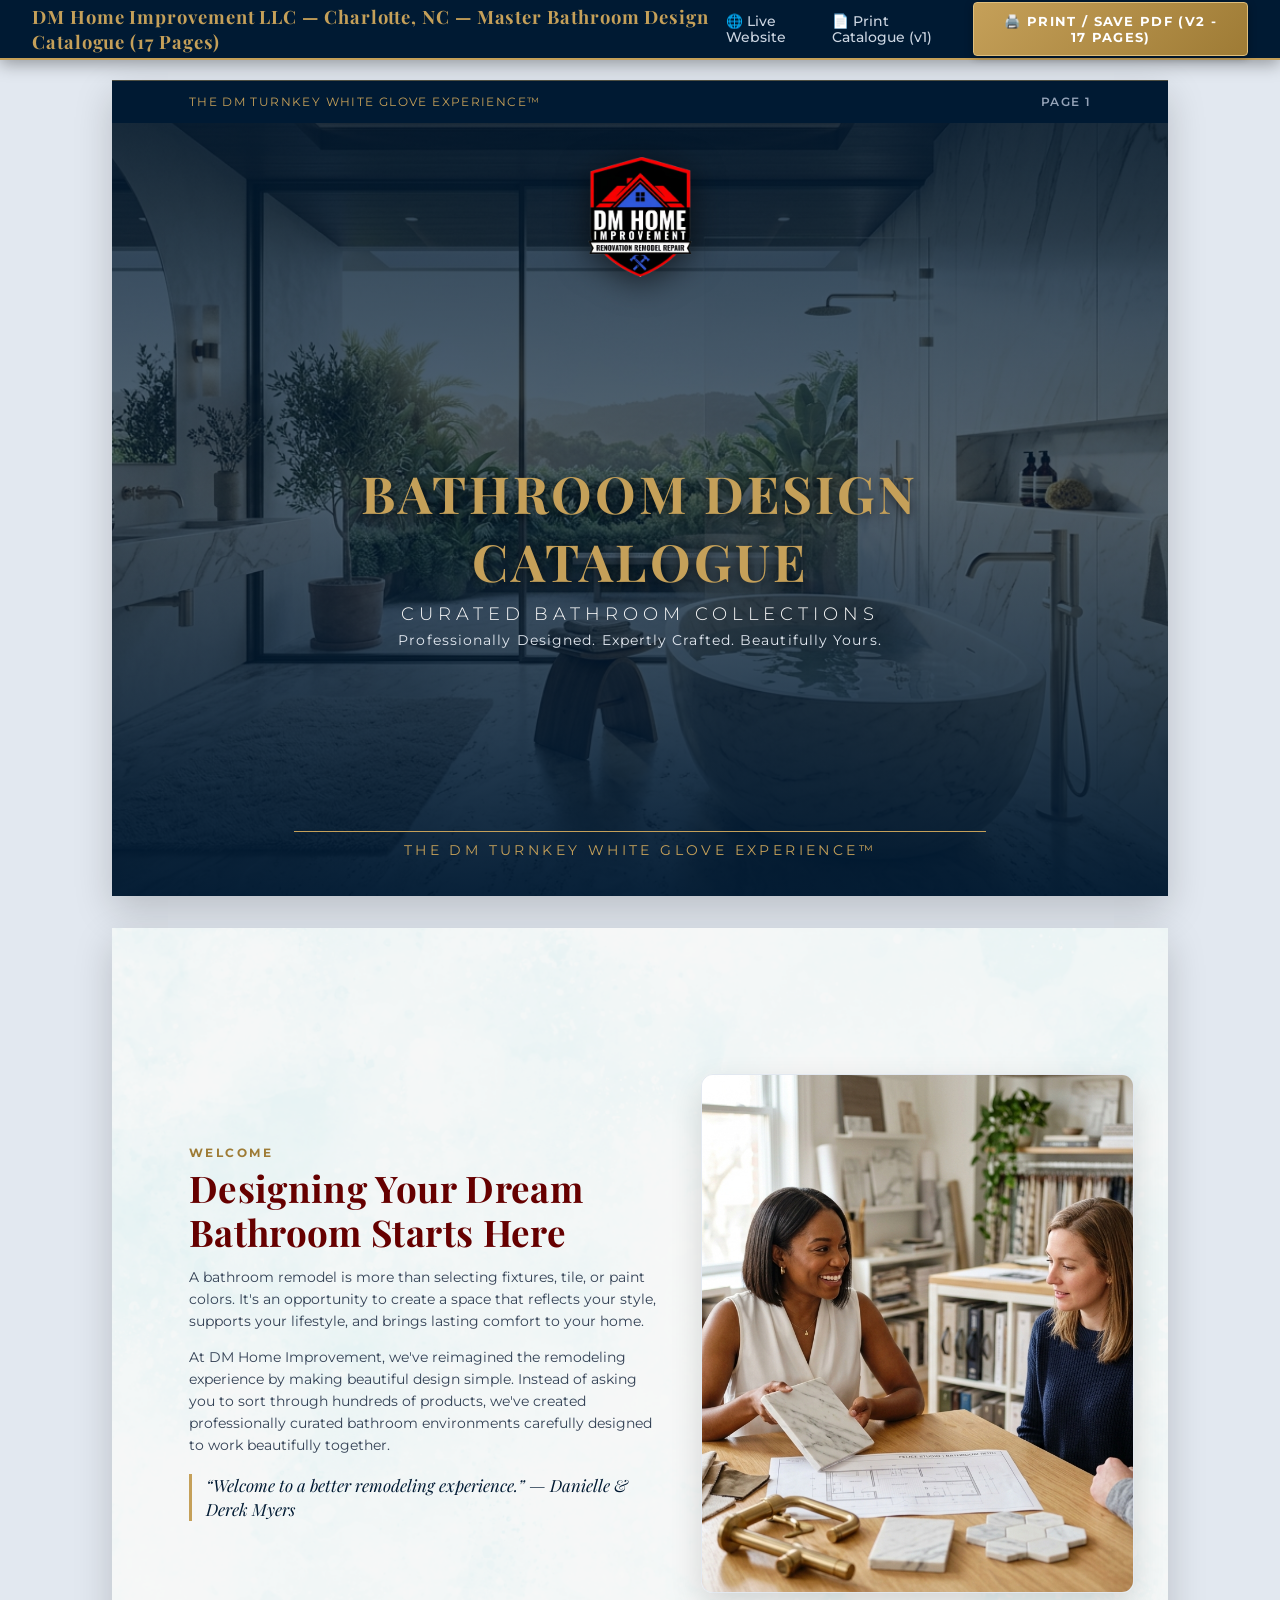
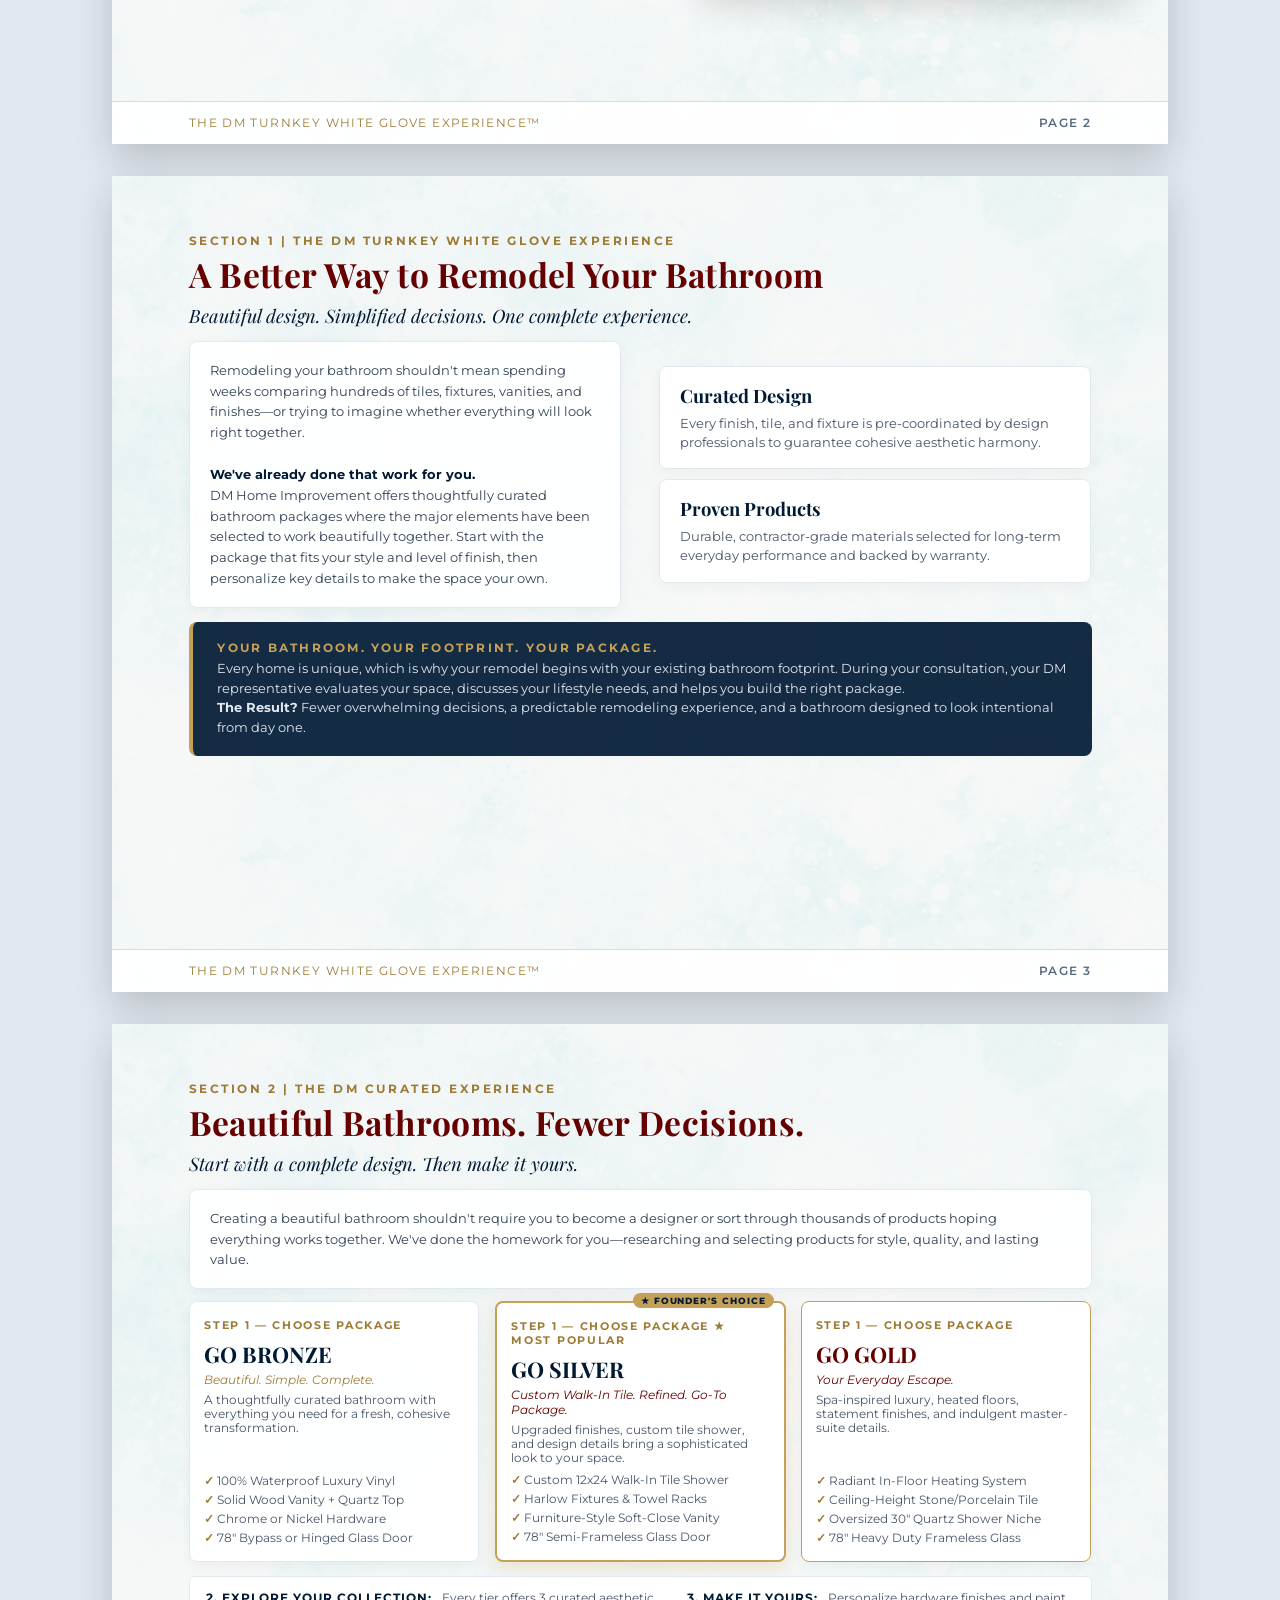
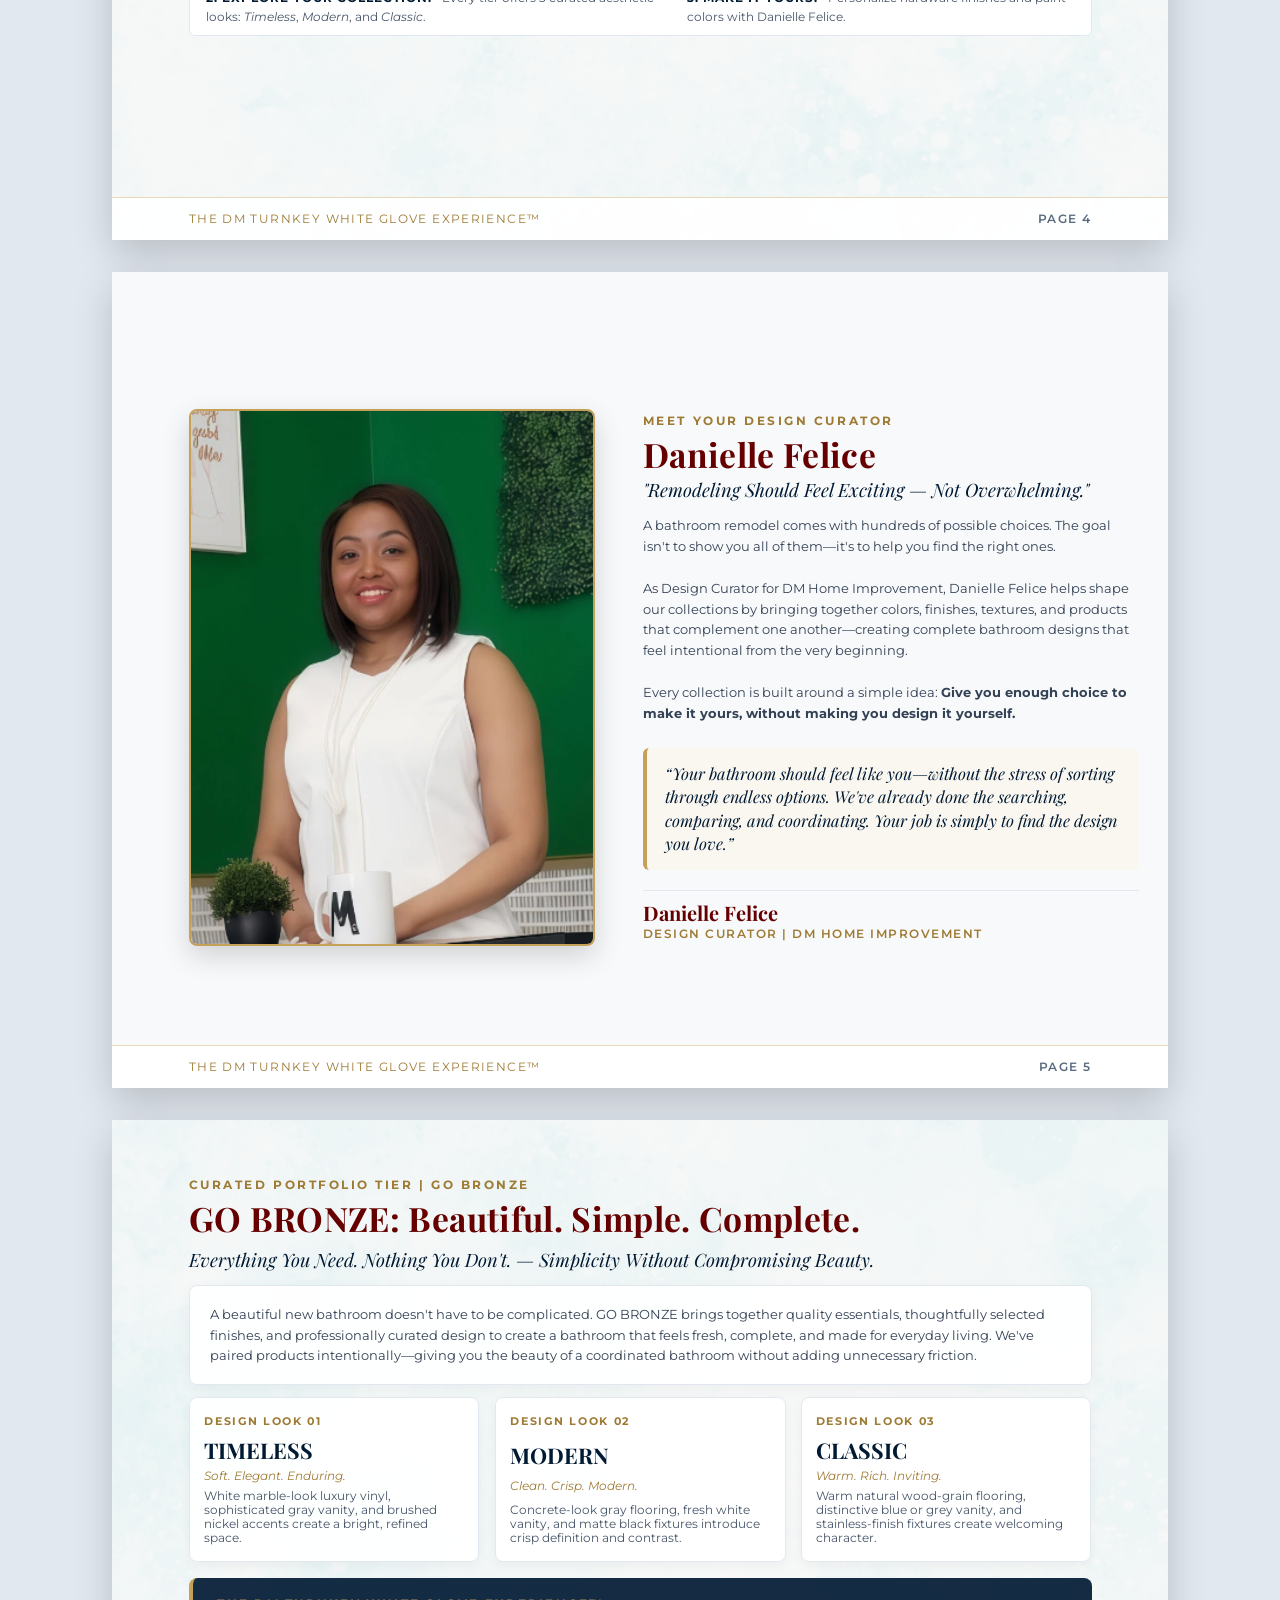
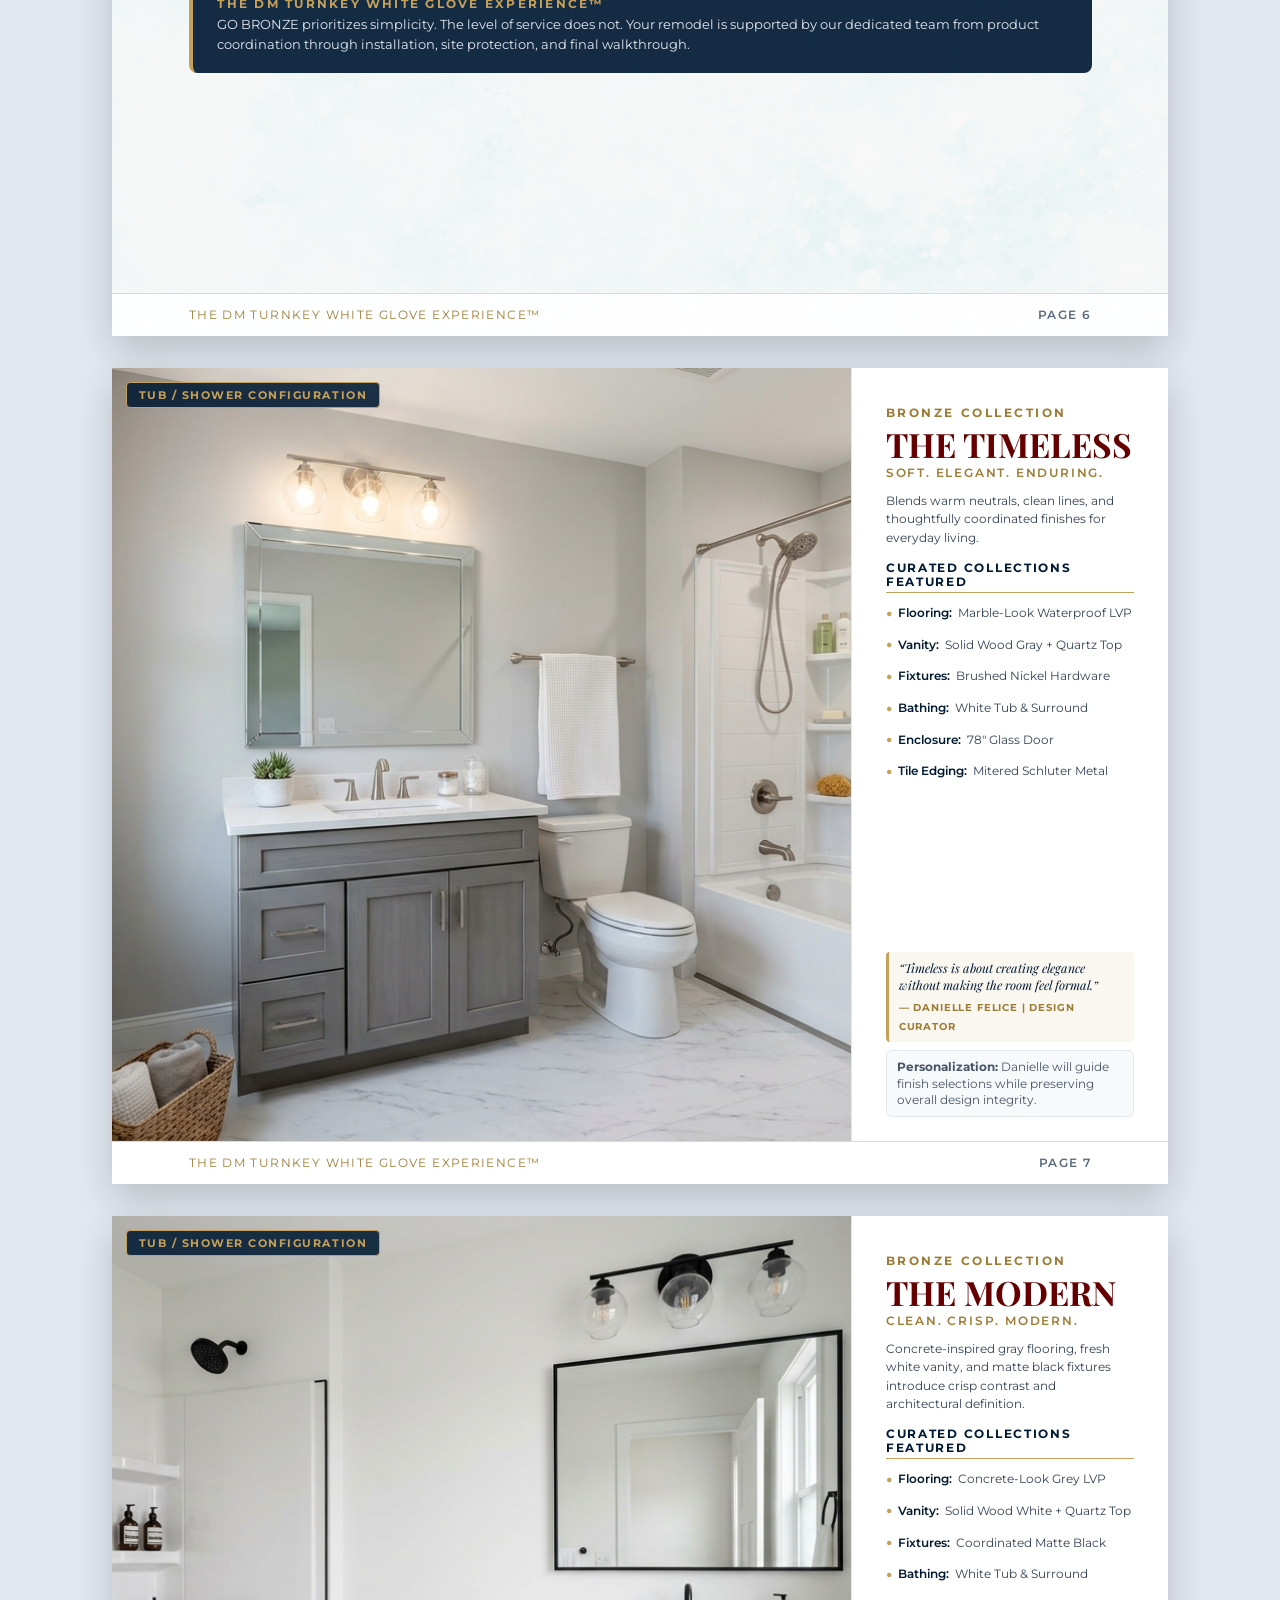
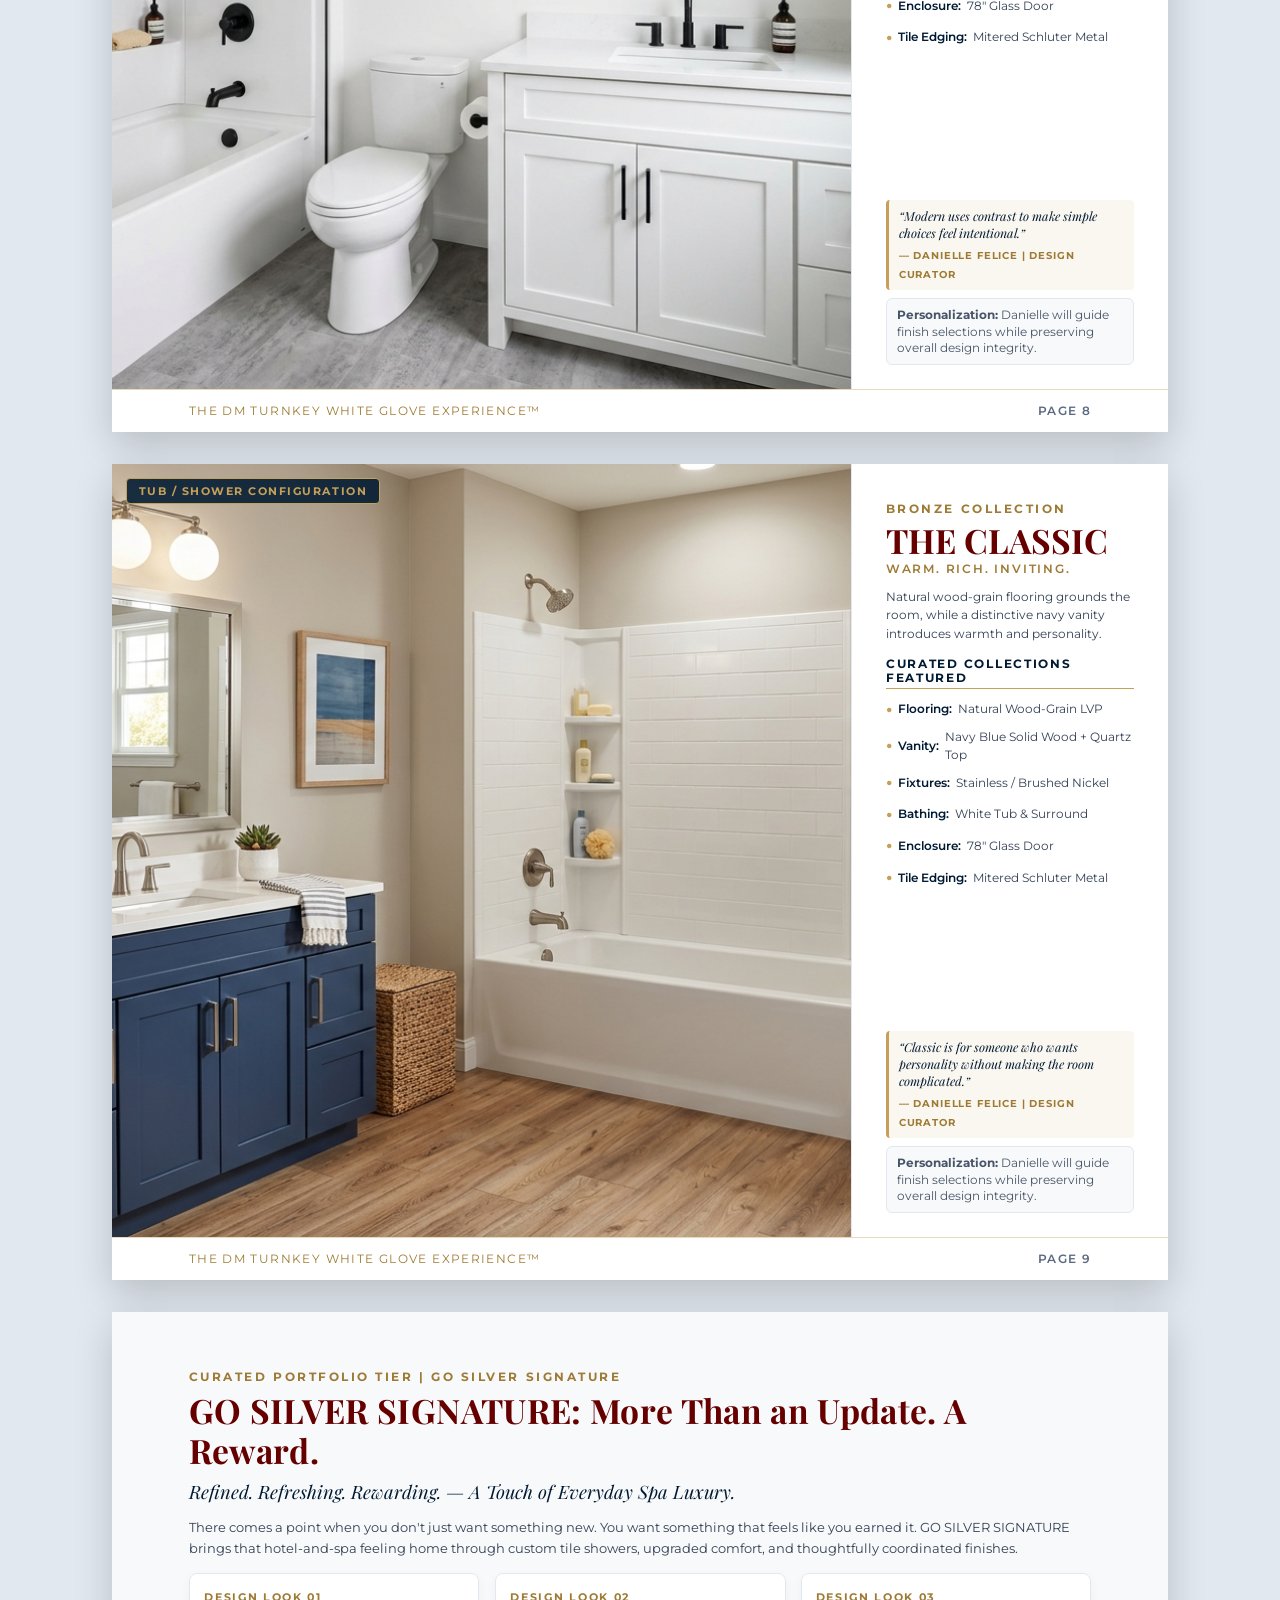
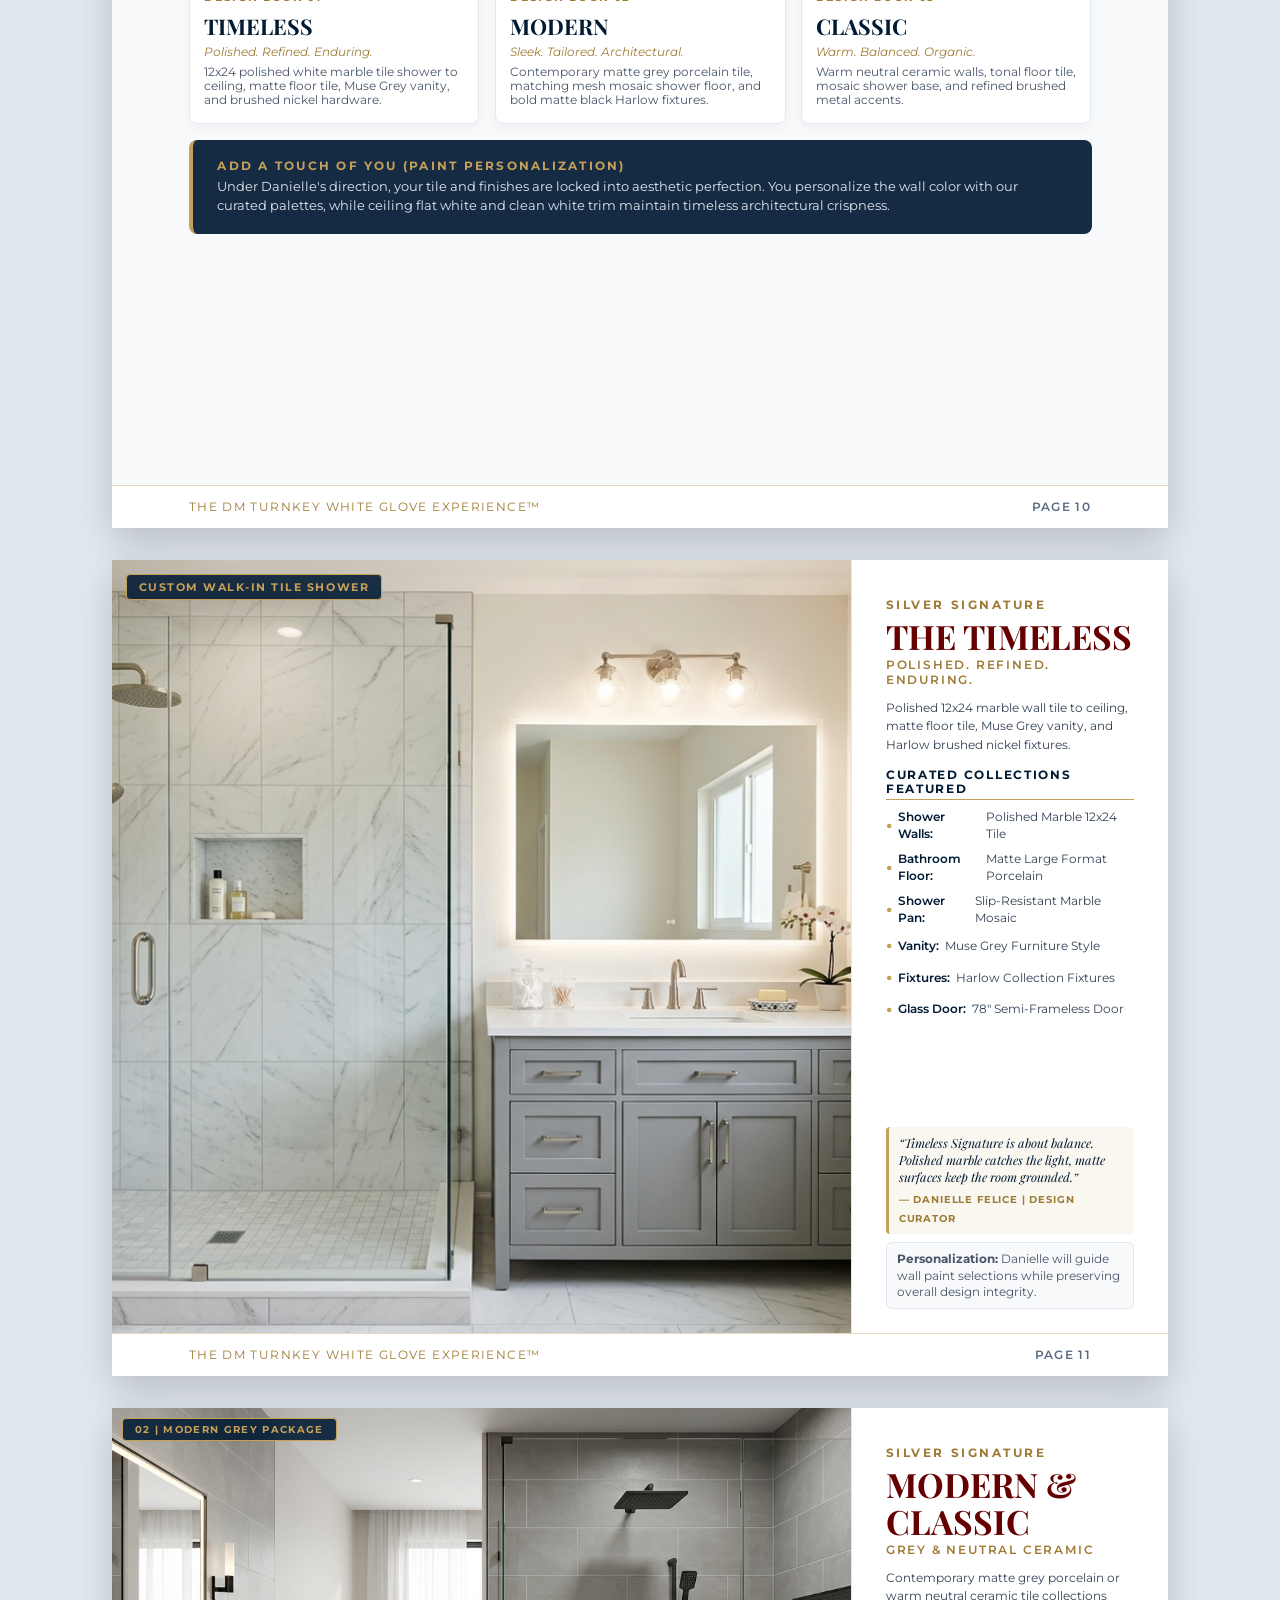
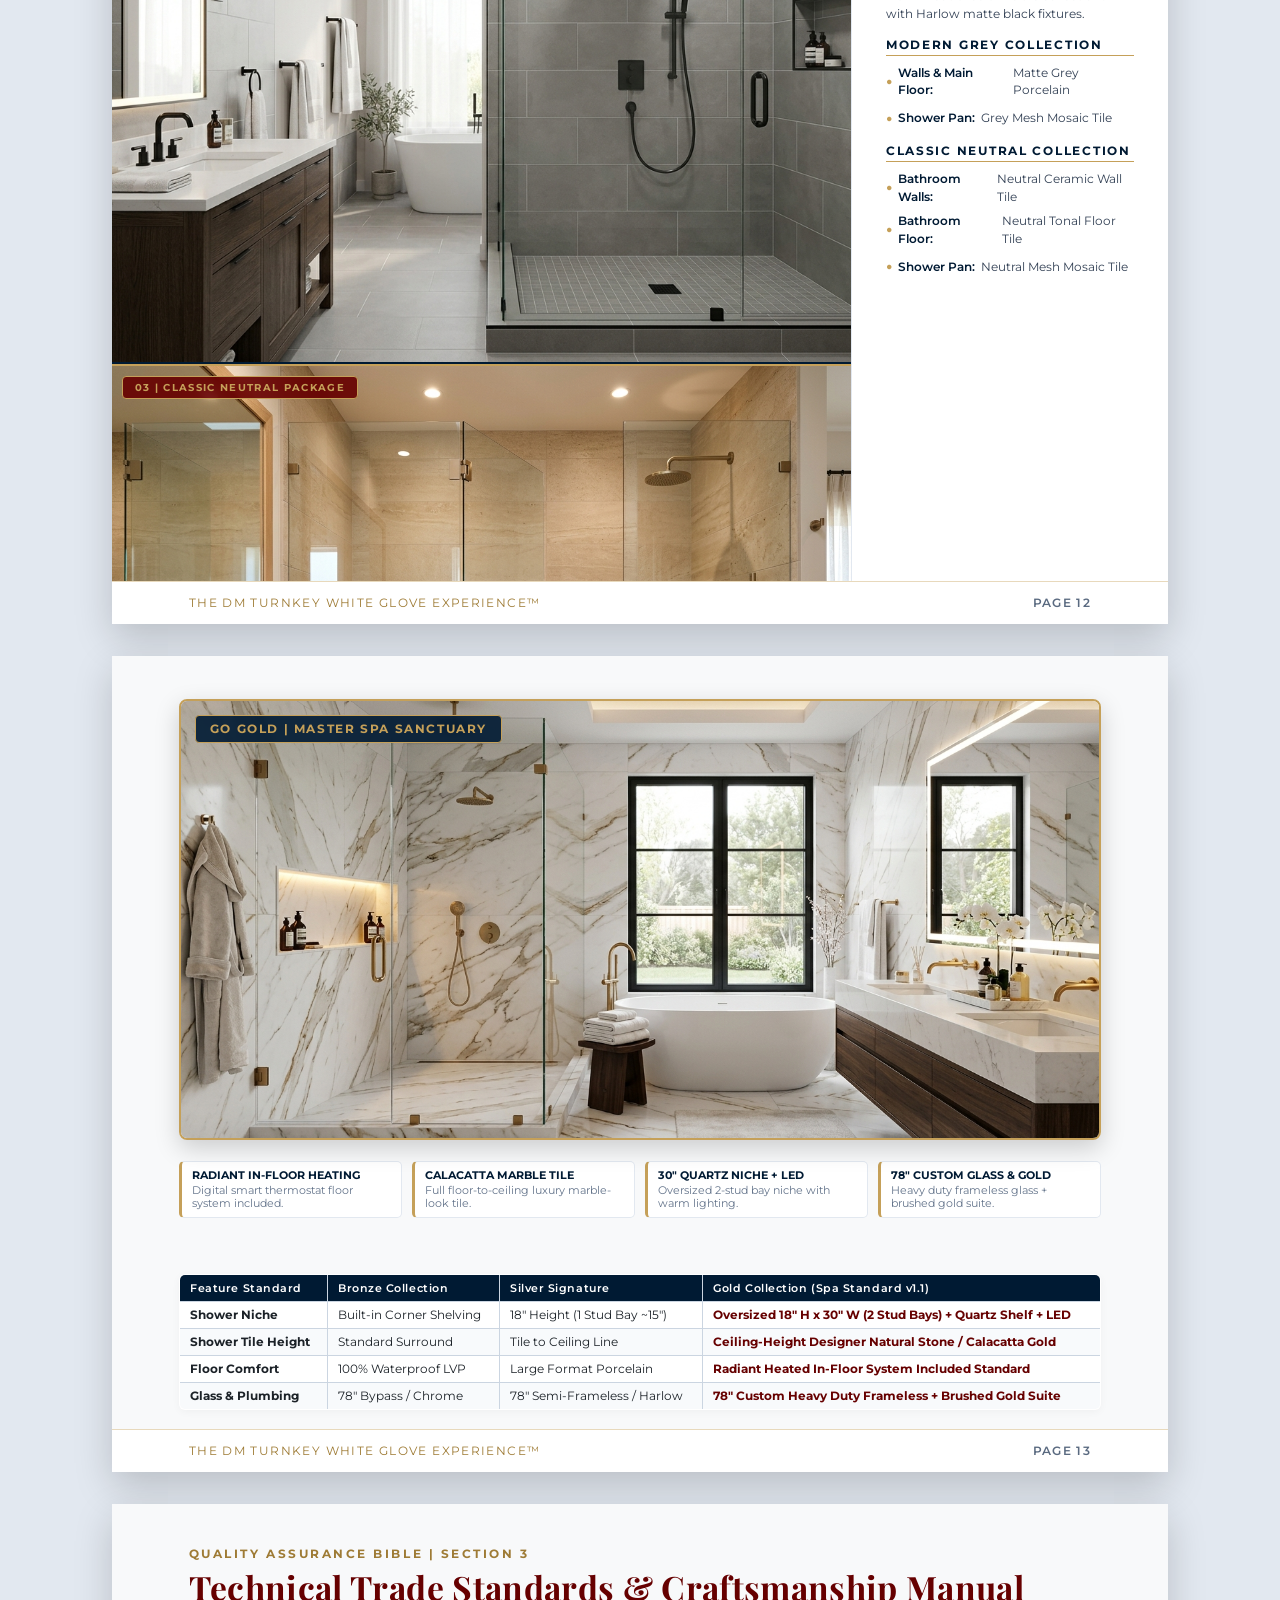
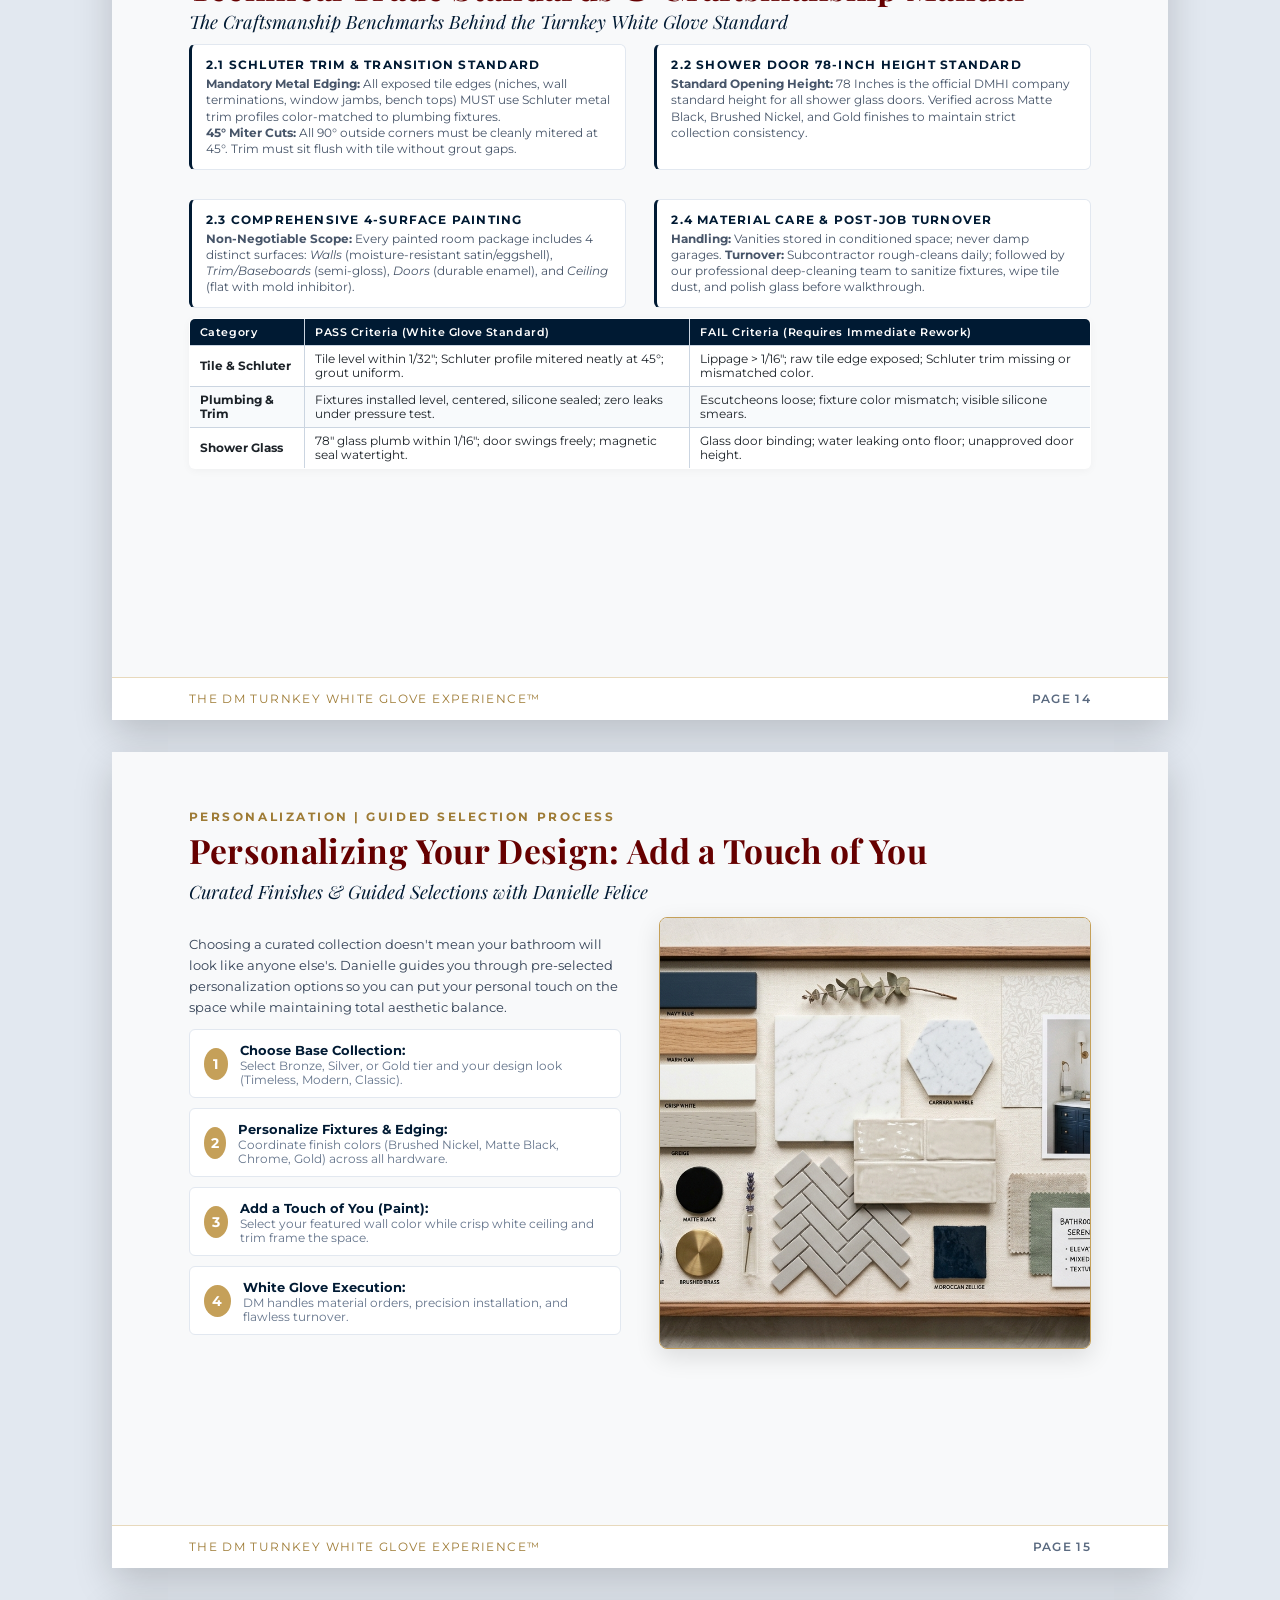
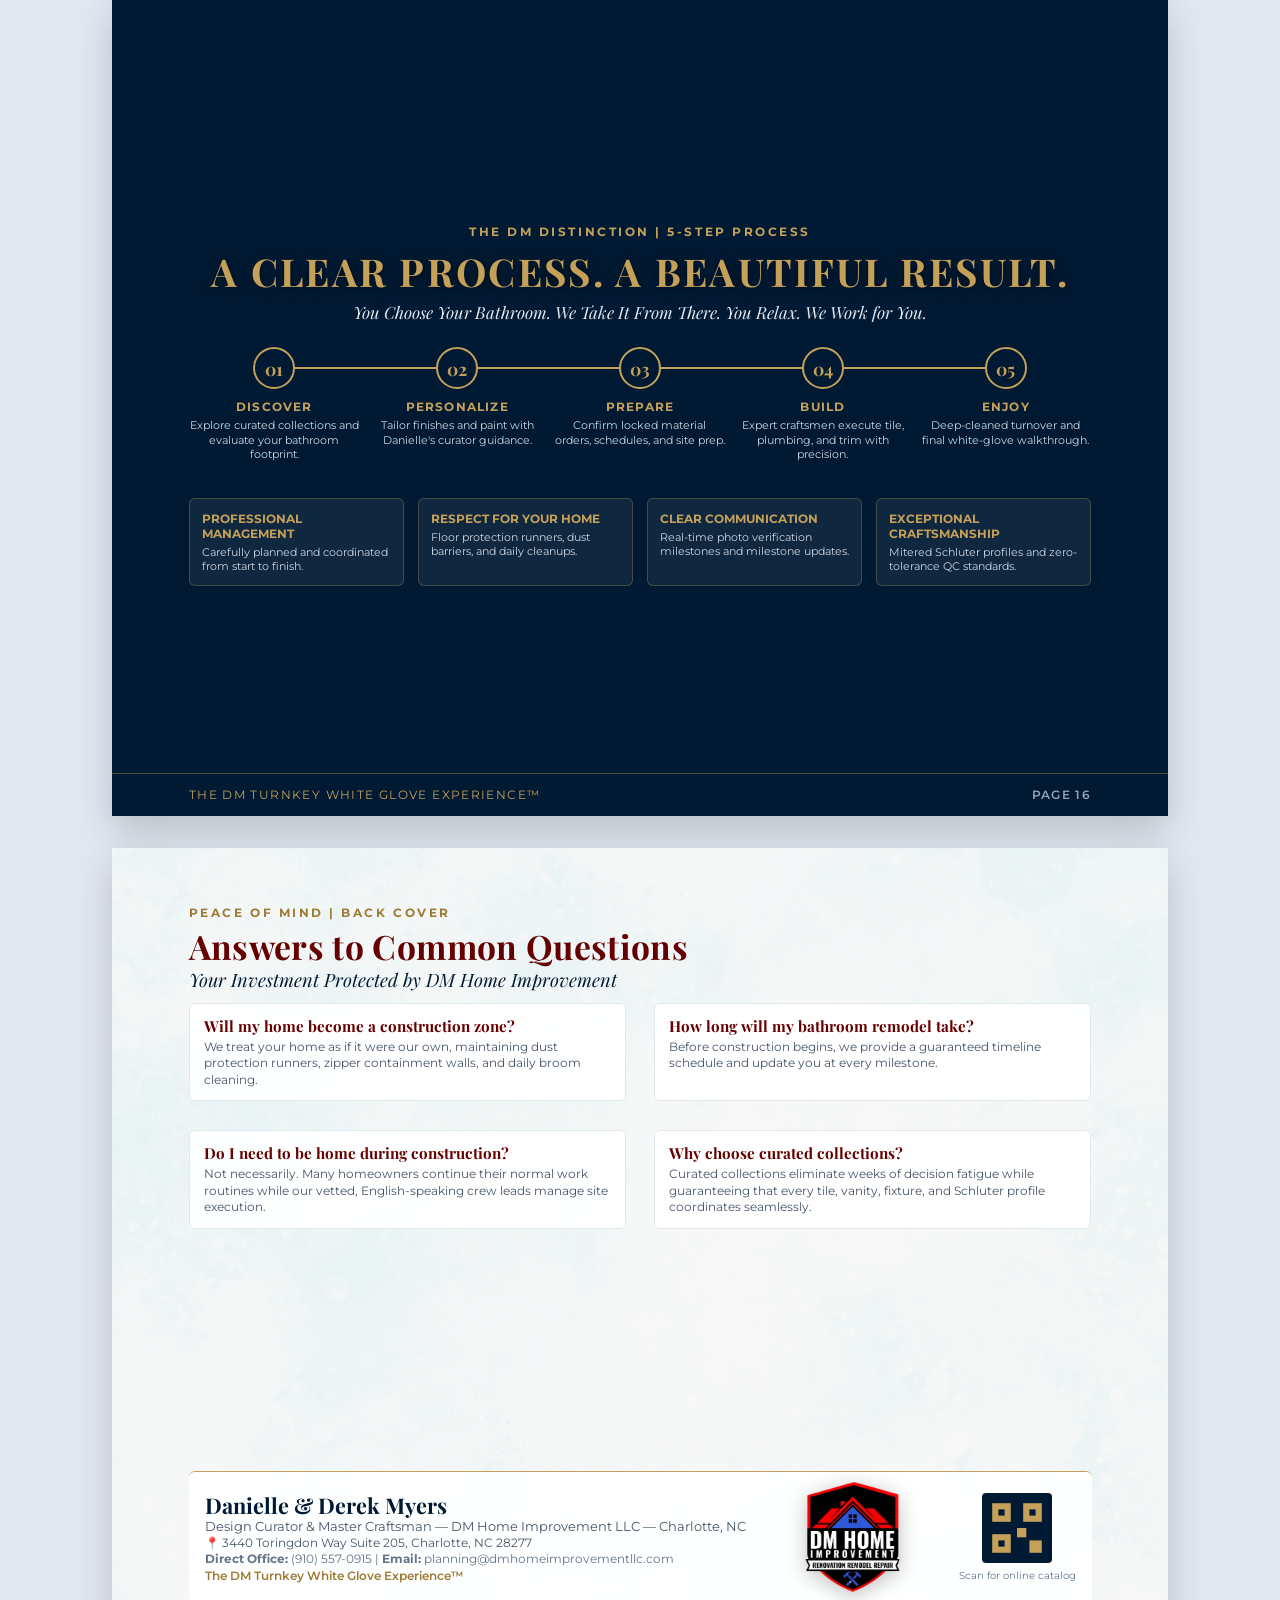
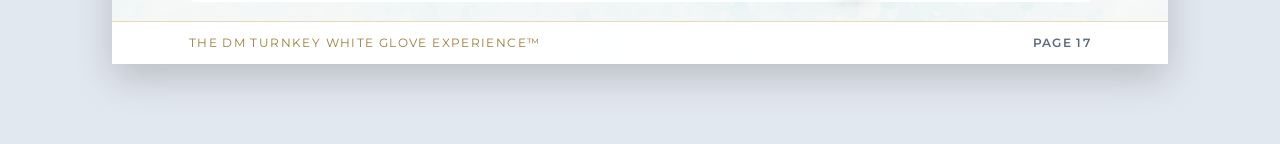
==== commit 8379f9b3: "Rename Portfolio to Catalogue across website and print book, and fix 1-column mobile footer stacking" ====
--- a/print.html
+++ b/print.html
@@ -3,7 +3,7 @@
 <head>
   <meta charset="UTF-8">
   <meta name="viewport" content="width=device-width, initial-scale=1.0">
-  <title>DM Home Improvement LLC — Charlotte, NC - 17-Page Master Luxury Bathroom Design Portfolio</title>
+  <title>DM Home Improvement LLC — Charlotte, NC - 17-Page Master Luxury Bathroom Design Catalogue</title>
   <!-- Google Fonts -->
   <link rel="preconnect" href="https://fonts.googleapis.com">
   <link rel="preconnect" href="https://fonts.gstatic.com" crossorigin>
@@ -962,10 +962,10 @@
 
   <!-- Screen Toolbar -->
   <div class="no-print-bar">
-    <h2>DM Home Improvement LLC — Charlotte, NC — Master Bathroom Design Portfolio (17 Pages)</h2>
+    <h2>DM Home Improvement LLC — Charlotte, NC — Master Bathroom Design Catalogue (17 Pages)</h2>
     <div class="nav-v-links">
       <a href="index.html" class="nav-v-link">🌐 Live Website</a>
-      <a href="print.html" class="nav-v-link">📄 Print Portfolio (v1)</a>
+      <a href="print.html" class="nav-v-link">📄 Print Catalogue (v1)</a>
       <button class="print-btn" onclick="window.print()">🖨️ Print / Save PDF (v2 - 17 Pages)</button>
     </div>
   </div>
@@ -976,11 +976,11 @@
     <!-- PAGE 1: LUXURY COVER -->
     <!-- ========================================== -->
     <div class="page page-1">
-      <img src="assets/images/cover_spa.jpg" alt="Luxury Bathroom Portfolio Cover" class="p1-bg-img">
+      <img src="assets/images/cover_spa.jpg" alt="Luxury Bathroom Catalogue Cover" class="p1-bg-img">
       <div class="p1-overlay">
         <img src="assets/images/logo.png" alt="DM Home Improvement Shield Logo" class="p1-header-logo">
         <div>
-          <h1 class="p1-title">Bathroom Design Portfolio</h1>
+          <h1 class="p1-title">Bathroom Design Catalogue</h1>
           <p class="p1-subtitle">Curated Bathroom Collections</p>
           <p class="p1-tagline-small">Professionally Designed. Expertly Crafted. Beautifully Yours.</p>
         </div>
